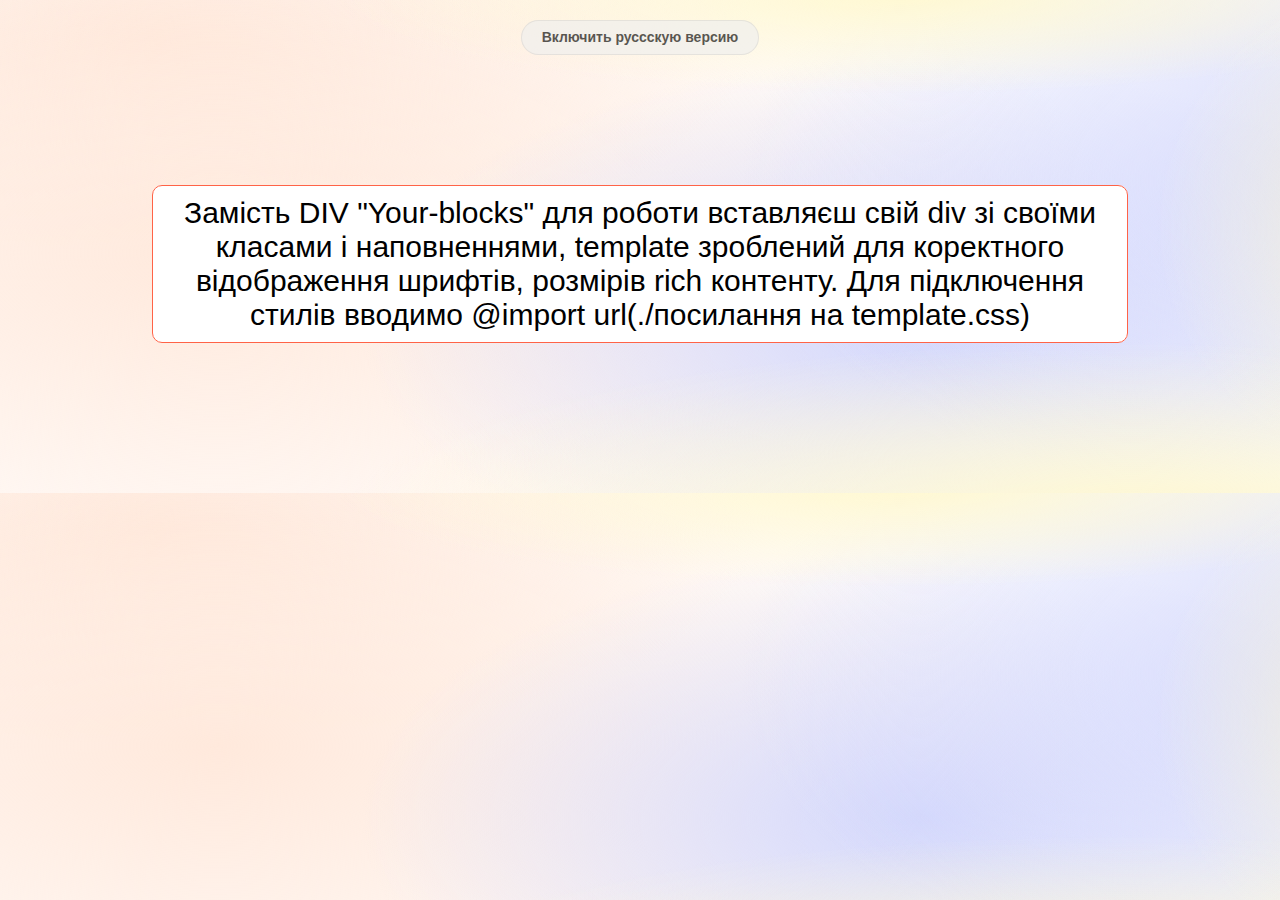
==== index.html @ 9927b676 "Initial commit" ====
<!DOCTYPE html>
<html lang="en">

<head>
    <meta charset="UTF-8">
    <meta name="viewport" content="width=device-width, initial-scale=1.0">
    <link rel="stylesheet" href="./styles.css">
</head>

<body>
    <button class="button__language" id="lang-switch">Включить руссскую версию</button>
    <div class="main__rich__container" id="content">
        <div class="your-blocks lang uk">Замість DIV "Your-blocks" для роботи вставляєш свій div зі своїми класами і
            наповненнями, template зроблений для коректного відображення шрифтів, розмірів rich контенту. Для
            підключення
            стилів вводимо @import url(./посилання на template.css) </div>
        <div class="your-blocks lang ru">Вместо DIV "Your-blocks" для работы вставляешь свой div со своими классами и
            наполнениями, template сделан для корректного отображения шрифтов, размеров rich контента. Для подключения
            стилей вводим @import url(./ссылка на template.css) </div>
    </div>
</body>
<script>
    document.addEventListener("DOMContentLoaded", function () {
        let currentLang = 'uk';
        const ukText = document.querySelector('.lang.uk');
        const ruText = document.querySelector('.lang.ru');
        const switchButton = document.getElementById('lang-switch');

        ukText.classList.add('active');

        switchButton.addEventListener('click', function () {
            if (currentLang === 'uk') {
                ukText.classList.remove('active');
                ruText.classList.add('active');
                switchButton.textContent = 'Увімкнути українську версію';
                currentLang = 'ru';
            } else {
                ruText.classList.remove('active');
                ukText.classList.add('active');
                switchButton.textContent = 'Включить русскую версию';
                currentLang = 'uk';
            }
        });
    });
</script>

</html>
---- styles.css ----
@import url(./template.css);

.product__description.base-padding {
  padding: 0;
  border-radius: 0px;
}

body {
  padding: 0;
}

.your__class__Container .visually-hidden {
  position: absolute;
  width: 1px;
  height: 1px;
  margin: -1px;
  border: 0;
  padding: 0;
  white-space: nowrap;
  clip-path: inset(100%);
  clip: rect(0 0 0 0);
  overflow: hidden;
}

.your__class__Container img {
  margin: 0;
}

.your__class__Container p {
  padding: 0;
  margin: 0;
}

.your__class__Container h3 {
  padding: 0;
  margin: 0;
}

.your__class__Container ul {
  padding: 0;
}

.your__class__Container ul li {
  padding: 0;
}

.your__class__Container {
  overflow: hidden;
}

.your__class__Container div {
  padding: 0;
  width: initial;
}

.your__class__Container br {
  display: block;
}

.product__body .el-tabs__header {
  z-index: 6;
}
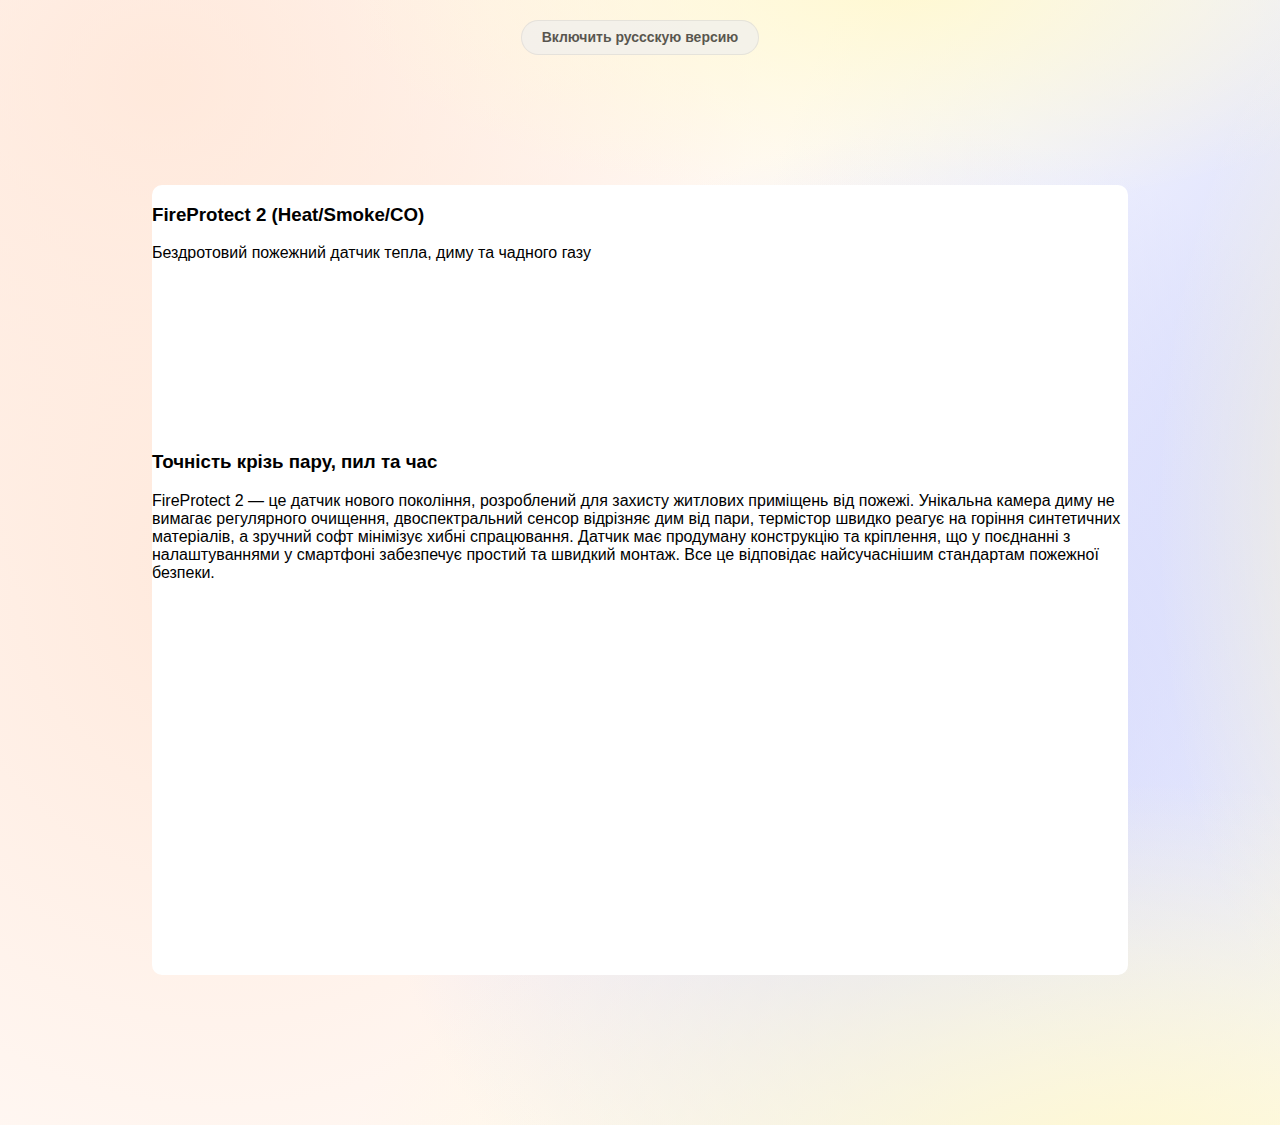
==== commit dd366a3c: "upd" ====
--- a/index.html
+++ b/index.html
@@ -10,13 +10,96 @@
 <body>
     <button class="button__language" id="lang-switch">Включить руссскую версию</button>
     <div class="main__rich__container" id="content">
-        <div class="your-blocks lang uk">Замість DIV "Your-blocks" для роботи вставляєш свій div зі своїми класами і
-            наповненнями, template зроблений для коректного відображення шрифтів, розмірів rich контенту. Для
-            підключення
-            стилів вводимо @import url(./посилання на template.css) </div>
-        <div class="your-blocks lang ru">Вместо DIV "Your-blocks" для работы вставляешь свой div со своими классами и
-            наполнениями, template сделан для корректного отображения шрифтов, размеров rich контента. Для подключения
-            стилей вводим @import url(./ссылка на template.css) </div>
+        <div class="ajax_fireprotect lang uk">
+            <div class="hero">
+                <h3 class="hero-title">FireProtect 2
+                    (Heat/Smoke/CO)</h3>
+                <p class="hero-description">Бездротовий пожежний датчик тепла, диму та чадного газу</p>
+            </div>
+            <div class="heat-smoke-video">
+                <video src="https://i.citrus.world/uploads/Haber/Ajax/heat-smoke.mp4" width="100%" autoplay muted loop>
+                </video>
+            </div>
+            <div class="precision">
+                <h3 class="precision-title">Точність крізь пару, пил та час</h3>
+                <p class="precision-description">FireProtect 2 — це датчик нового покоління, розроблений для захисту
+                    житлових приміщень від пожежі. Унікальна камера диму
+                    не вимагає регулярного очищення, двоспектральний сенсор відрізняє дим від пари, термістор швидко
+                    реагує на горіння
+                    синтетичних матеріалів, а зручний софт мінімізує хибні спрацювання. Датчик має продуману конструкцію
+                    та кріплення, що у
+                    поєднанні з налаштуваннями у смартфоні забезпечує простий та швидкий монтаж. Все це відповідає
+                    найсучаснішим стандартам
+                    пожежної безпеки.</p>
+            </div>
+            <div class="about">
+                <div class="about-sensors">
+                    <div class="about-sensors-devises">
+                        <p class="about-sensors-devises-title"></p>
+                        <img src="" alt="" class="about-sensors-devises-image">
+                    </div>
+                    <div class="about-sensors-batteries">
+                        <p class="about-sensors-batteries-title"></p>
+                        <div class="about-sensors-batteries-container">
+                            <img src="" alt="" class="about-sensors-batteries-container-image">
+                            <p class="about-sensors-batteries-description"></p>
+                            <img src="" alt="" class="about-sensors-batteries-container-image">
+                            <p class="about-sensors-batteries-description"></p>
+                        </div>
+                    </div>
+                    <div class="about-sensors-detector">
+                        <p class="about-sensors-detector-title"></p>
+                        <div class="about-sensors-detector-container">
+                            <img src="" alt="" class="about-sensors-detector-container-image">
+                            <p class="about-sensors-detector-description"></p>
+                            <img src="" alt="" class="about-sensors-detector-container-image">
+                            <p class="about-sensors-detector-description"></p>
+                            <img src="" alt="" class="about-sensors-detector-container-image">
+                            <p class="about-sensors-detector-description"></p>
+                        </div>
+                    </div>
+                </div>
+                <div class="about-comunication">
+                    <div class="about-comunication-standarts">
+                        <p class="about-comunication-standarts"></p>
+                        <img src="" alt="" class="about-comunication-standarts-image">
+                        <img src="" alt="" class="about-comunication-standarts-image">
+                        <img src="" alt="" class="about-comunication-standarts-image">
+                    </div>
+                    <div class="about-comunication-remote">
+                        <p class="about-comunication-remote-title"></p>
+                        <img src="" alt="" class="about-comunication-remote-image">
+                    </div>
+                    <div class="about-comunication-siren">
+                        <div class="about-comunication-bg-image">
+                            <p class="about-comunication-siren-title"></p>
+                        </div>
+
+                    </div>
+                </div>
+                <div class="about-notification">
+                    <h3 class="about-notification-title"></h3>
+                    <div class="about-notification-container">
+                        <img src="" alt="" class="about-notification-container-image">
+                        <p class="about-notification-container-title"></p>
+                        <p class="about-notification-container-description"></p>
+                        <p class="about-notification-container-uppertitle"></p>
+                    </div>
+                    <div class="about-notification-container">
+                        <img src="" alt="" class="about-notification-container-image">
+                        <p class="about-notification-container-title"></p>
+                        <p class="about-notification-container-description"></p>
+                        <p class="about-notification-container-uppertitle"></p>
+                    </div>
+                    <div class="about-notification-jeweller">
+                        <img src="" alt="" class="about-notification-jeweller-image">
+                        <p class="about-notification-jeweller-description"></p>
+                    </div>
+                </div>
+            </div>
+            <div class="specification"></div>
+        </div>
+        <div class="ajax_fireprotect lang ru"></div>
     </div>
 </body>
 <script>
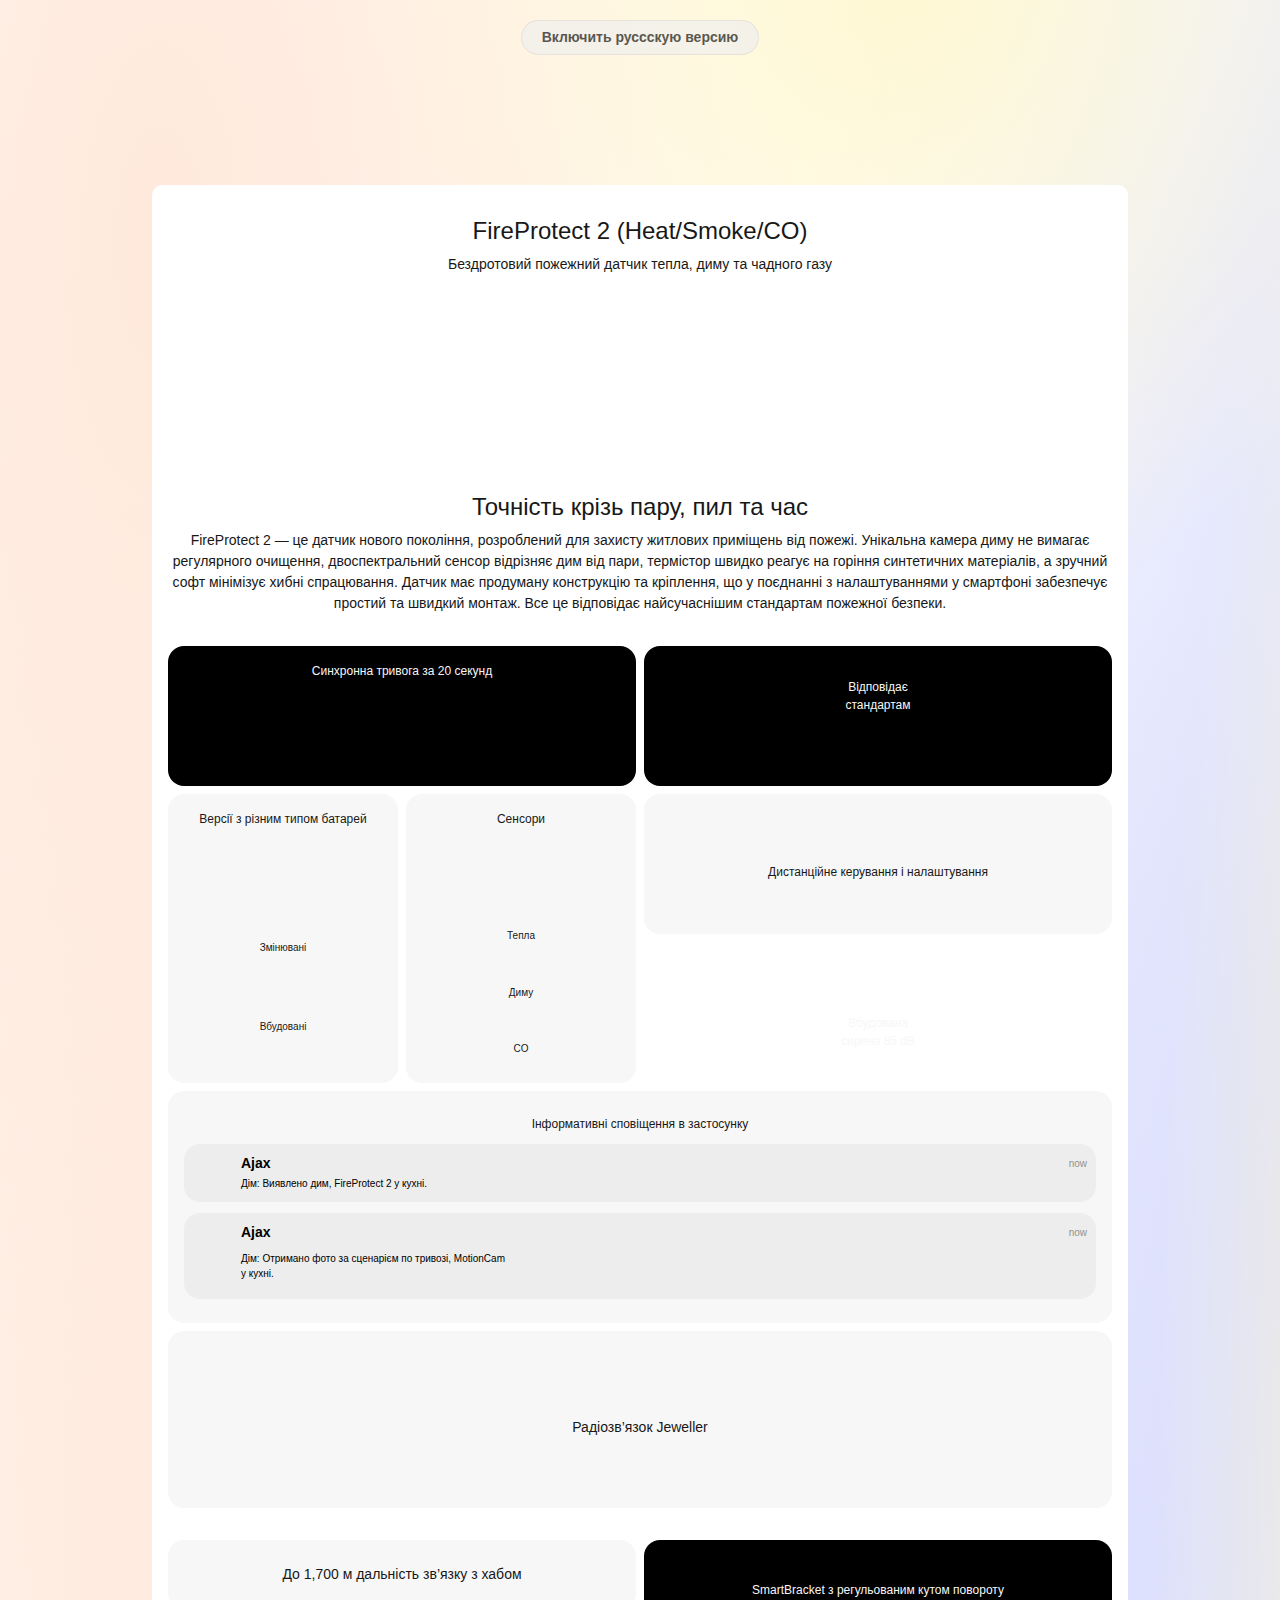
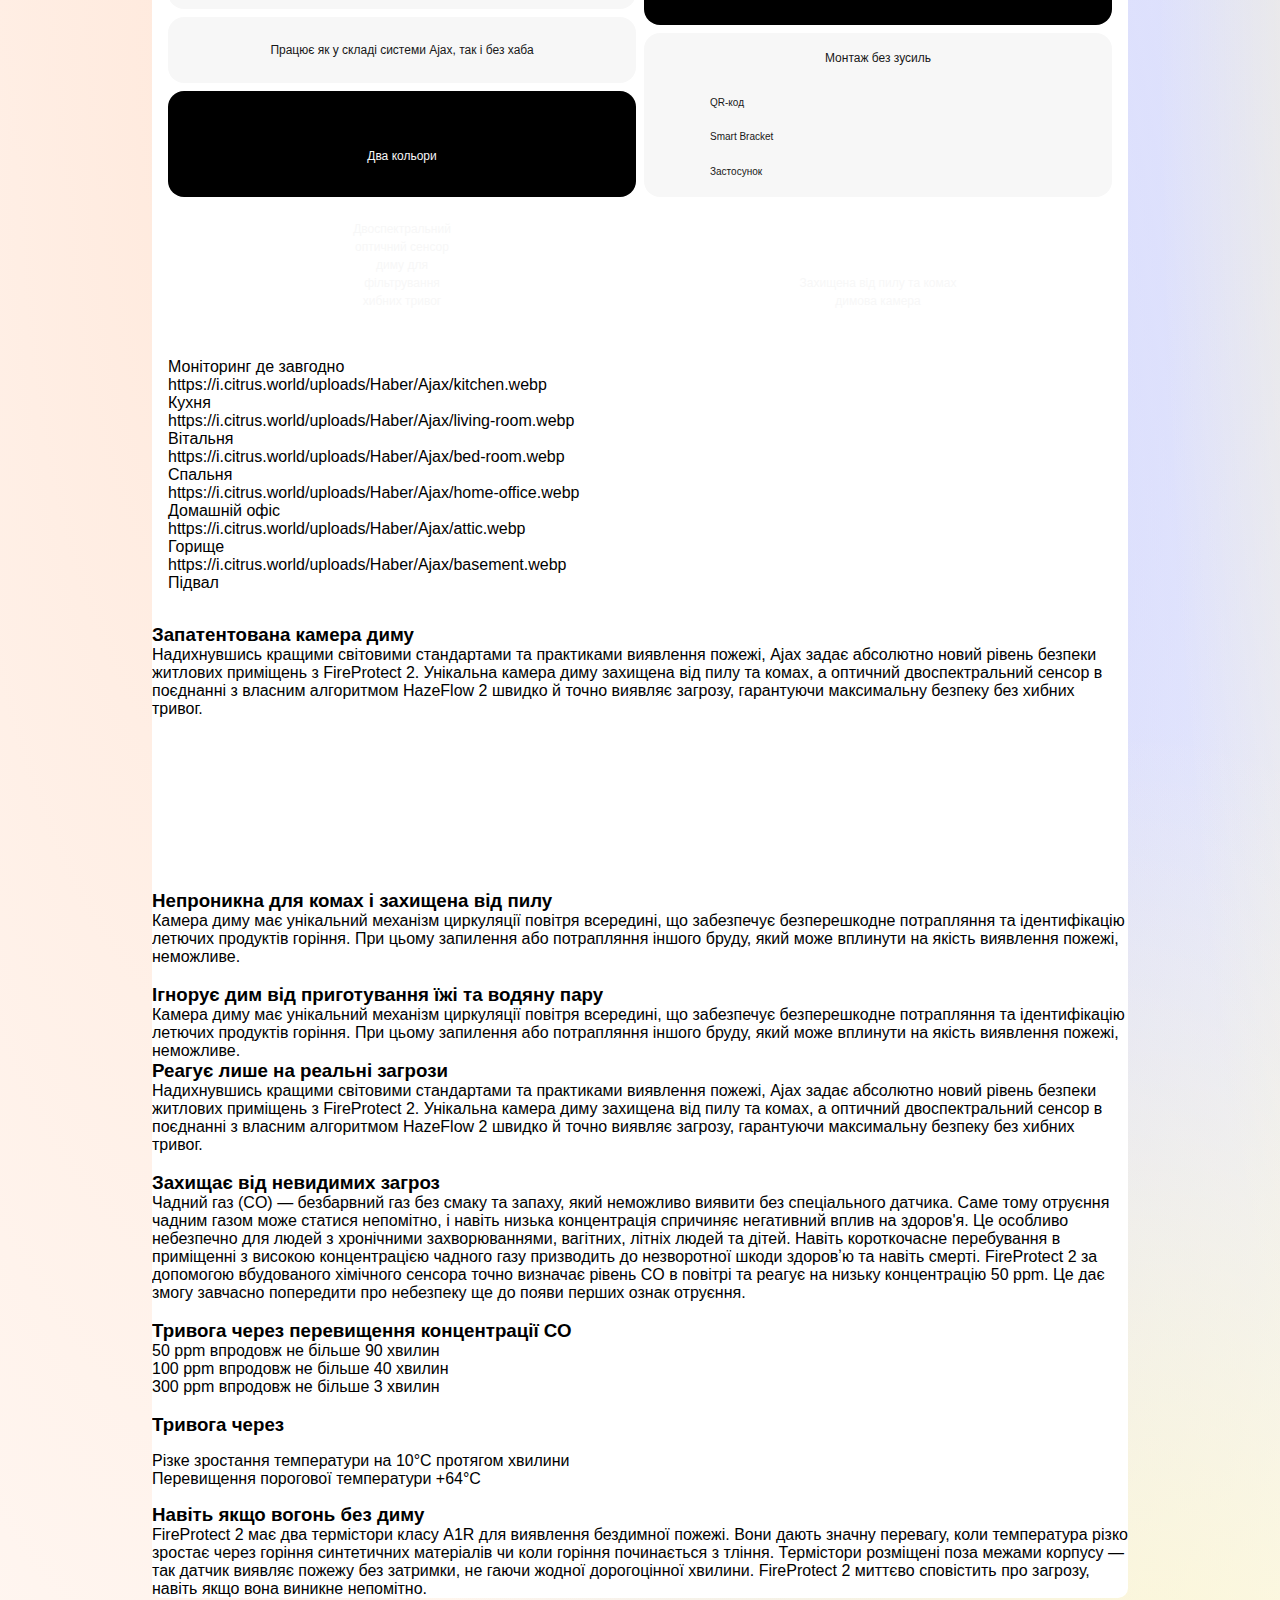
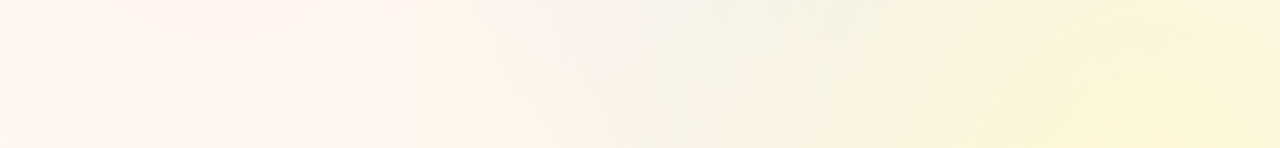
==== commit f183dfd8: "mobile 65%" ====
--- a/index.html
+++ b/index.html
@@ -35,6 +35,289 @@
             <div class="about">
                 <div class="about-sensors">
                     <div class="about-sensors-devises">
+                        <p class="about-sensors-devises-title">Синхронна тривога за 20 секунд</p>
+                        <img src="https://i.citrus.world/uploads/Haber/Ajax/about-sensors-devises-image.svg" alt=""
+                            class="about-sensors-devises-image">
+                    </div>
+                    <div class="about-sensors-batteries">
+                        <p class="about-sensors-batteries-title">Версії з різним типом батарей</p>
+                        <div class="about-sensors-batteries-container">
+                            <div class="about-sensors-batteries-container-item"><img
+                                    src="https://i.citrus.world/uploads/Haber/Ajax/about-sensors-batteries-image-1.svg"
+                                    alt="" class="about-sensors-batteries-container-image">
+                                <p class="about-sensors-batteries-description">Змінювані</p>
+                            </div>
+                            <div class="about-sensors-batteries-container-item"><img
+                                    src="https://i.citrus.world/uploads/Haber/Ajax/about-sensors-batteries-image-2.svg"
+                                    alt="" class="about-sensors-batteries-container-image">
+                                <p class="about-sensors-batteries-description">Вбудовані</p>
+                            </div>
+                        </div>
+                    </div>
+                    <div class="about-sensors-detector">
+                        <p class="about-sensors-detector-title">Сенсори</p>
+                        <div class="about-sensors-detector-container">
+                            <img src="https://i.citrus.world/uploads/Haber/Ajax/about-sensors-detector-temperature.svg"
+                                alt="" class="about-sensors-detector-container-image">
+                            <p class="about-sensors-detector-description">Тепла</p>
+                            <img src="https://i.citrus.world/uploads/Haber/Ajax/about-sensors-detector-smoke.svg" alt=""
+                                class="about-sensors-detector-container-image">
+                            <p class="about-sensors-detector-description">Диму</p>
+                            <img src="https://i.citrus.world/uploads/Haber/Ajax/about-sensors-detector-co-level.svg"
+                                alt="" class="about-sensors-detector-container-image">
+                            <p class="about-sensors-detector-description">CO</p>
+                        </div>
+                    </div>
+                </div>
+                <div class="about-comunication">
+                    <div class="about-comunication-standarts">
+                        <p class="about-comunication-standarts-title">Відповідає <br>стандартам</p>
+                        <div class="about-comunication-standarts-img-container"><img
+                                src="https://i.citrus.world/uploads/Haber/Ajax/about-comunication-standarts-image-1.svg"
+                                alt="" class="about-comunication-standarts-image">
+                            <img src="https://i.citrus.world/uploads/Haber/Ajax/about-comunication-standarts-image-2.svg"
+                                alt="" class="about-comunication-standarts-image">
+                            <img src="https://i.citrus.world/uploads/Haber/Ajax/about-comunication-standarts-image-2.svg"
+                                alt="" class="about-comunication-standarts-image">
+                        </div>
+
+                    </div>
+                    <div class="about-comunication-remote">
+                        <img src="https://i.citrus.world/uploads/Haber/Ajax/about-comunication-remote-image.webp" alt=""
+                            class="about-comunication-remote-image">
+                        <p class="about-comunication-remote-title">Дистанційне керування і налаштування</p>
+                    </div>
+                    <div class="about-comunication-siren">
+                        <div class="about-comunication-siren-bg-image">
+                            <p class="about-comunication-siren-title">Вбудована сирена 85 dB</p>
+                        </div>
+
+                    </div>
+                </div>
+                <div class="about-notification">
+                    <div class="about-notification-container">
+                        <h3 class="about-notification-title">Інформативні сповіщення в застосунку</h3>
+                        <div class="about-notification-message">
+                            <img src="https://i.citrus.world/uploads/Haber/Ajax/about-notification-container-image.svg"
+                                alt="" class="about-notification-message-image">
+                            <p class="about-notification-message-title">Ajax</p>
+                            <p class="about-notification-message-uppertitle">now</p>
+                            <p class="about-notification-message-description">Дім: Виявлено дим, FireProtect 2 у
+                                кухні.
+                            </p>
+                        </div>
+                        <div class="about-notification-message">
+                            <img src="https://i.citrus.world/uploads/Haber/Ajax/about-notification-container-image.svg"
+                                alt="" class="about-notification-message-image">
+                            <p class="about-notification-message-title">Ajax</p>
+                            <p class="about-notification-message-uppertitle">now</p>
+                            <p class="about-notification-message-description">Дім: Отримано фото за сценарієм по
+                                тривозі,
+                                MotionCam<br> у кухні.</p>
+                        </div>
+                    </div>
+                    <div class="about-notification-jeweller">
+                        <img src="https://i.citrus.world/uploads/Haber/Ajax/about-notification-jeweller-image.svg"
+                            alt="" class="about-notification-jeweller-image">
+                        <p class="about-notification-jeweller-description">Радіозв’язок Jeweller</p>
+                    </div>
+                </div>
+            </div>
+            <div class="specification">
+                <div class="specification-container">
+                    <div class="specification-range">
+                        <p class="specification-range-description">До 1,700 м дальність зв’язку з хабом</p>
+                    </div>
+                    <div class="specification-part-system">
+                        <p class="specification-part-system-description">Працює як у складі системи Ajax, так і без хаба
+                        </p>
+                    </div>
+                    <div class="specification-colors">
+                        <img src="https://i.citrus.world/uploads/Haber/Ajax/specification-colors-image.webp" alt=""
+                            class="specification-colors-image">
+                        <p class="specification-colors-description">Два кольори</p>
+                    </div>
+                </div>
+                <div class="specification-optical-detector">
+                    <p class="specification-optical-detector-description">Двоспектральний оптичний сенсор диму для
+                        фільтрування хибних тривог</p>
+                </div>
+                <div class="specification-container">
+                    <div class="specification-smartbracket">
+                        <img src="https://i.citrus.world/uploads/Haber/Ajax/specification-smartbracket-image.webp"
+                            alt="" class="specification-smartbracket-image">
+                        <p class="specification-smartbracket-description">SmartBracket з регульованим кутом повороту</p>
+                    </div>
+                    <div class="specification-mounting">
+                        <p class="specification-mounting-title">Монтаж без зусиль</p>
+                        <ul class="specification-mounting-list">
+                            <li class="specification-mounting-items">
+                                <img src="https://i.citrus.world/uploads/Haber/Ajax/qr-code.svg" alt=""
+                                    class="specification-mounting-items-image">
+                                <p class="specification-mounting-items-description">QR-код</p>
+                            </li>
+                            <li class="specification-mounting-items">
+                                <img src="https://i.citrus.world/uploads/Haber/Ajax/smart-bracket.svg" alt=""
+                                    class="specification-mounting-items-image">
+                                <p class="specification-mounting-items-description">Smart Bracket</p>
+                            </li>
+                            <li class="specification-mounting-items">
+                                <img src="https://i.citrus.world/uploads/Haber/Ajax/application.svg" alt=""
+                                    class="specification-mounting-items-image">
+                                <p class="specification-mounting-items-description">Застосунок</p>
+                            </li>
+                        </ul>
+                    </div>
+                </div>
+
+                <div class="specification-chamber">
+
+                    <p class="specification-chamber-description">Захищена від пилу та комах<br> димова камера</p>
+                </div>
+            </div>
+            <div class="monitoring">
+                <p class="monitoring-title">Моніторинг де завгодно</p>
+                <div class="monitoring-bg-image">
+                    https://i.citrus.world/uploads/Haber/Ajax/kitchen.webp
+                    <p class="monitoring-bg-description">Кухня</p>
+                </div>
+                <div class="monitoring-bg-image">
+                    https://i.citrus.world/uploads/Haber/Ajax/living-room.webp
+                    <p class="monitoring-bg-description">Вітальня</p>
+                </div>
+                <div class="monitoring-bg-image">
+                    https://i.citrus.world/uploads/Haber/Ajax/bed-room.webp
+                    <p class="monitoring-bg-description">Спальня</p>
+                </div>
+                <div class="monitoring-bg-image">
+                    https://i.citrus.world/uploads/Haber/Ajax/home-office.webp
+                    <p class="monitoring-bg-description">Домашній офіс</p>
+                </div>
+                <div class="monitoring-bg-image">
+                    https://i.citrus.world/uploads/Haber/Ajax/attic.webp
+                    <p class="monitoring-bg-description">Горище</p>
+                </div>
+                <div class="monitoring-bg-image">
+                    https://i.citrus.world/uploads/Haber/Ajax/basement.webp
+                    <p class="monitoring-bg-description">Підвал</p>
+                </div>
+            </div>
+            <div class="patented-chamber">
+                <h3 class="patented-chamber-title">Запатентована камера диму</h3>
+                <p class="patented-chamber-description">Надихнувшись кращими світовими стандартами та практиками
+                    виявлення пожежі, Ajax задає абсолютно новий рівень безпеки
+                    житлових приміщень з FireProtect 2. Унікальна камера диму захищена від пилу та комах, а оптичний
+                    двоспектральний сенсор
+                    в поєднанні з власним алгоритмом HazeFlow 2 швидко й точно виявляє загрозу, гарантуючи максимальну
+                    безпеку без хибних
+                    тривог.</p>
+            </div>
+            <div class="about-video">
+                <video src="https://i.citrus.world/uploads/Haber/Ajax/about.mp4" width="100%" autoplay muted loop>
+                </video>
+            </div>
+            <div class="protection">
+                <img src="https://i.citrus.world/uploads/Haber/Ajax/protection-image.webp" alt=""
+                    class="protection-image">
+                <h3 class="protection-title">Непроникна для комах і захищена від пилу</h3>
+                <p class="protection-description">Камера диму має унікальний механізм циркуляції повітря всередині, що
+                    забезпечує безперешкодне потрапляння та
+                    ідентифікацію летючих продуктів горіння. При цьому запилення або потрапляння іншого бруду, який може
+                    вплинути на якість
+                    виявлення пожежі, неможливе.</p>
+            </div>
+            <div class="smart-ignoring">
+                <img src="https://i.citrus.world/uploads/Haber/Ajax/smart-ignoring-image.webp" alt=""
+                    class="smart-ignoring-image">
+                <h3 class="smart-ignoring-title">Ігнорує дим від приготування їжі та водяну пару</h3>
+                <p class="smart-ignoring-description">Камера диму має унікальний механізм циркуляції повітря всередині,
+                    що забезпечує безперешкодне потрапляння та
+                    ідентифікацію летючих продуктів горіння. При цьому запилення або потрапляння іншого бруду, який може
+                    вплинути на якість
+                    виявлення пожежі, неможливе.</p>
+            </div>
+            <div class="threats">
+                <h3 class="threats-title">Реагує лише на реальні загрози</h3>
+                <p class="threats-description">Надихнувшись кращими світовими стандартами та практиками виявлення
+                    пожежі, Ajax задає абсолютно новий рівень безпеки
+                    житлових приміщень з FireProtect 2. Унікальна камера диму захищена від пилу та комах, а оптичний
+                    двоспектральний сенсор
+                    в поєднанні з власним алгоритмом HazeFlow 2 швидко й точно виявляє загрозу, гарантуючи максимальну
+                    безпеку без хибних
+                    тривог.</p>
+            </div>
+            <img src="https://i.citrus.world/uploads/Haber/Ajax/threats-image.webp" alt="" class="threats-image">
+            <div class="threats">
+                <h3 class="threats-title">Захищає від невидимих загроз</h3>
+                <p class="threats-description">Чадний газ (CO) — безбарвний газ без смаку та запаху, який неможливо
+                    виявити без спеціального датчика. Саме тому
+                    отруєння чадним газом може статися непомітно, і навіть низька концентрація спричиняє негативний
+                    вплив на здоров'я. Це
+                    особливо небезпечно для людей з хронічними захворюваннями, вагітних, літніх людей та дітей. Навіть
+                    короткочасне
+                    перебування в приміщенні з високою концентрацією чадного газу призводить до незворотної шкоди
+                    здоровʼю та навіть смерті.
+                    FireProtect 2 за допомогою вбудованого хімічного сенсора точно визначає рівень CO в повітрі та
+                    реагує на низьку
+                    концентрацію 50 ppm. Це дає змогу завчасно попередити про небезпеку ще до появи перших ознак
+                    отруєння.</p>
+            </div>
+            <div class="co-concentration">
+                <img src="https://i.citrus.world/uploads/Haber/Ajax/co-concentration-image.webp" alt=""
+                    class="co-concentration-image">
+                <h3 class="co-concentration-title">Тривога через перевищення концентрації СО</h3>
+                <p class="co-concentration-description">50 ppm впродовж не більше 90 хвилин</p>
+                <p class="co-concentration-description">100 ppm впродовж не більше 40 хвилин</p>
+                <p class="co-concentration-description">300 ppm впродовж не більше 3 хвилин</p>
+            </div>
+            <div class="alarm">
+                <img src="https://i.citrus.world/uploads/Haber/Ajax/alarm-image.webp" alt="" class="alarm-image">
+                <h3 class="alarm-title">Тривога через</h3>
+                <ul class="alarm-list">
+                    <li class="alarm-items">
+                        <p class="alarm-items-description">Різке зростання температури на 10°C протягом хвилини</p>
+                    </li>
+                    <li class="alarm-items">
+                        <p class="alarm-items-description">Перевищення порогової температури +64°C</p>
+                    </li>
+                </ul>
+            </div>
+            <div class="smokeless-fire">
+                <h3 class="smokeless-fire-title">Навіть якщо вогонь без диму</h3>
+                <p class="smokeless-fire-description">FireProtect 2 має два термістори класу A1R для виявлення бездимної
+                    пожежі. Вони дають значну перевагу, коли температура
+                    різко зростає через горіння синтетичних матеріалів чи коли горіння починається з тління. Термістори
+                    розміщені поза
+                    межами корпусу — так датчик виявляє пожежу без затримки, не гаючи жодної дорогоцінної хвилини.
+                    FireProtect 2 миттєво
+                    сповістить про загрозу, навіть якщо вона виникне непомітно.</p>
+            </div>
+        </div>
+        <div class="ajax_fireprotect lang ru">
+            <div class="hero">
+                <h3 class="hero-title">FireProtect 2
+                    (Heat/Smoke/CO)</h3>
+                <p class="hero-description">Бездротовий пожежний датчик тепла, диму та чадного газу</p>
+            </div>
+            <div class="heat-smoke-video">
+                <video src="https://i.citrus.world/uploads/Haber/Ajax/heat-smoke.mp4" width="100%" autoplay muted loop>
+                </video>
+            </div>
+            <div class="precision">
+                <h3 class="precision-title">Точність крізь пару, пил та час</h3>
+                <p class="precision-description">FireProtect 2 — це датчик нового покоління, розроблений для захисту
+                    житлових приміщень від пожежі. Унікальна камера диму
+                    не вимагає регулярного очищення, двоспектральний сенсор відрізняє дим від пари, термістор швидко
+                    реагує на горіння
+                    синтетичних матеріалів, а зручний софт мінімізує хибні спрацювання. Датчик має продуману конструкцію
+                    та кріплення, що у
+                    поєднанні з налаштуваннями у смартфоні забезпечує простий та швидкий монтаж. Все це відповідає
+                    найсучаснішим стандартам
+                    пожежної безпеки.</p>
+            </div>
+            <div class="about">
+                <div class="about-sensors">
+                    <div class="about-sensors-devises">
                         <p class="about-sensors-devises-title"></p>
                         <img src="" alt="" class="about-sensors-devises-image">
                     </div>
@@ -97,9 +380,118 @@
                     </div>
                 </div>
             </div>
-            <div class="specification"></div>
+            <div class="specification">
+                <div class="specification-range">
+                    <p class="specification-range-description"></p>
+                </div>
+                <div class="specification-part-system">
+                    <p class="specification-part-system-description"></p>
+                </div>
+                <div class="specification-colors">
+                    <img src="" alt="" class="specification-colors-image">
+                    <p class="specification-colors-description"></p>
+                </div>
+                <div class="specification-optical-detector">
+                    <p class="specification-optical-detector-description"></p>
+                </div>
+                <div class="specification-smartbracket">
+                    <img src="" alt="" class="specification-smartbracket-image">
+                    <p class="specification-smartbracket-description"></p>
+                </div>
+                <div class="specification-mounting">
+                    <p class="specification-mounting-title"></p>
+                    <ul class="specification-mounting-list">
+                        <li class="specification-mounting-items">
+                            <img src="" alt="" class="specification-mounting-items-image">
+                            <p class="specification-mounting-items-description"></p>
+                        </li>
+                        <li class="specification-mounting-items">
+                            <img src="" alt="" class="specification-mounting-items-image">
+                            <p class="specification-mounting-items-description"></p>
+                        </li>
+                        <li class="specification-mounting-items">
+                            <img src="" alt="" class="specification-mounting-items-image">
+                            <p class="specification-mounting-items-description"></p>
+                        </li>
+                    </ul>
+                </div>
+                <div class="specification-chamber">
+                    <div class="specification-chamber-bg-image">
+                        <p class="specification-chamber-description"></p>
+                    </div>
+                </div>
+            </div>
+            <div class="monitoring">
+                <p class="monitoring-title"></p>
+                <div class="monitoring-bg-image">
+                    <p class="monitoring-bg-description"></p>
+                </div>
+                <div class="monitoring-bg-image">
+                    <p class="monitoring-bg-description"></p>
+                </div>
+                <div class="monitoring-bg-image">
+                    <p class="monitoring-bg-description"></p>
+                </div>
+                <div class="monitoring-bg-image">
+                    <p class="monitoring-bg-description"></p>
+                </div>
+                <div class="monitoring-bg-image">
+                    <p class="monitoring-bg-description"></p>
+                </div>
+                <div class="monitoring-bg-image">
+                    <p class="monitoring-bg-description"></p>
+                </div>
+            </div>
+            <div class="patented-chamber">
+                <h3 class="patented-chamber-title"></h3>
+                <p class="patented-chamber-description"></p>
+            </div>
+            <div class="about-video">
+                <video src="https://i.citrus.world/uploads/Haber/Ajax/about.mp4" width="100%" autoplay muted loop>
+                </video>
+            </div>
+            <div class="protection">
+                <img src="" alt="" class="protection-image">
+                <h3 class="protection-title"></h3>
+                <p class="protection-description"></p>
+            </div>
+            <div class="smart-ignoring">
+                <img src="" alt="" class="smart-ignoring-image">
+                <h3 class="smart-ignoring-title"></h3>
+                <p class="smart-ignoring-description"></p>
+            </div>
+            <div class="threats">
+                <h3 class="threats-title"></h3>
+                <p class="threats-description"></p>
+            </div>
+            <img src="" alt="" class="threats-image">
+            <div class="threats">
+                <h3 class="threats-title"></h3>
+                <p class="threats-description"></p>
+            </div>
+            <div class="co-concentration">
+                <img src="" alt="" class="co-concentration-image">
+                <h3 class="co-concentration-title"></h3>
+                <p class="co-concentration-description"></p>
+            </div>
+            <div class="alarm">
+                <img src="" alt="" class="alarm-image">
+                <h3 class="alarm-title"></h3>
+                <ul class="alarm-list">
+                    <li class="alarm-items">
+                        <p class="alarm-items-description"></p>
+                    </li>
+                    <li class="alarm-items">
+                        <p class="alarm-items-description"></p>
+                    </li>
+                </ul>
+            </div>
+            <div class="smokeless-fire">
+                <h3 class="smokeless-fire-title"></h3>
+                <p class="smokeless-fire-description"></p>
+            </div>
+
         </div>
-        <div class="ajax_fireprotect lang ru"></div>
     </div>
 </body>
 <script>
--- a/styles.css
+++ b/styles.css
@@ -1,5 +1,7 @@
 @import url(./template.css);
 
+/* deafult css */
+
 .product__description.base-padding {
   padding: 0;
   border-radius: 0px;
@@ -9,7 +11,7 @@
   padding: 0;
 }
 
-.your__class__Container .visually-hidden {
+.ajax_fireprotect .visually-hidden {
   position: absolute;
   width: 1px;
   height: 1px;
@@ -22,41 +24,586 @@
   overflow: hidden;
 }
 
-.your__class__Container img {
+.ajax_fireprotect img {
   margin: 0;
-}
-
-.your__class__Container p {
+  width: 100%;
+}
+
+.ajax_fireprotect p {
   padding: 0;
   margin: 0;
 }
 
-.your__class__Container h3 {
+.ajax_fireprotect h3 {
   padding: 0;
   margin: 0;
 }
 
-.your__class__Container ul {
-  padding: 0;
-}
-
-.your__class__Container ul li {
-  padding: 0;
-}
-
-.your__class__Container {
+.ajax_fireprotect ul {
+  padding: 0;
+}
+
+.ajax_fireprotect ul li {
+  padding: 0;
+}
+
+.ajax_fireprotect {
   overflow: hidden;
 }
 
-.your__class__Container div {
+.ajax_fireprotect div {
   padding: 0;
   width: initial;
 }
 
-.your__class__Container br {
+.ajax_fireprotect br {
   display: block;
 }
 
 .product__body .el-tabs__header {
   z-index: 6;
 }
+
+/* main css */
+.ajax_fireprotect {
+  width: 100%;
+  margin: 0 auto;
+}
+.ajax_fireprotect .hero {
+  padding: 32px 16px;
+  display: grid;
+  gap: 8px;
+}
+.ajax_fireprotect .hero-title {
+  font-family: var(--font-family);
+  font-weight: 500;
+  font-size: 24px;
+  line-height: 120%;
+  text-align: center;
+  color: #181818;
+}
+.ajax_fireprotect .hero-description {
+  font-family: var(--font-family);
+  font-weight: 400;
+  font-size: 14px;
+  line-height: 150%;
+  text-align: center;
+  color: #181818;
+}
+.ajax_fireprotect .heat-smoke-video {
+  width: 100%;
+}
+.ajax_fireprotect .precision {
+  display: grid;
+  gap: 8px;
+  padding: 32px 16px;
+}
+.ajax_fireprotect .precision-title {
+  font-family: var(--font-family);
+  font-weight: 500;
+  font-size: 24px;
+  line-height: 120%;
+  text-align: center;
+  color: #181818;
+}
+.ajax_fireprotect .precision-description {
+  font-family: var(--font-family);
+  font-weight: 400;
+  font-size: 14px;
+  line-height: 150%;
+  text-align: center;
+  color: #181818;
+}
+.ajax_fireprotect .about {
+  padding: 0 16px;
+  display: grid;
+  gap: 8px;
+  grid-template-columns: 1fr 1fr;
+  grid-template-rows: 437px 417px;
+}
+.ajax_fireprotect .about-sensors {
+  display: grid;
+  grid-template-columns: repeat(2, 1fr);
+  grid-template-rows: repeat(2, 140px 289px);
+  gap: 8px;
+}
+.ajax_fireprotect .about-sensors-devises {
+  grid-column: 1 / 3;
+  border-radius: 16px;
+  padding: 16px;
+  background: #000;
+  display: grid;
+  justify-items: center;
+  gap: 16px;
+}
+.ajax_fireprotect .about-sensors-devises-title {
+  font-family: var(--font-family);
+  font-weight: 500;
+  font-size: 12px;
+  line-height: 150%;
+  text-align: center;
+  color: #f7f7f7;
+}
+.ajax_fireprotect .about-sensors-devises-image {
+  width: 105px;
+}
+.ajax_fireprotect .about-sensors-batteries {
+  border-radius: 16px;
+  padding: 16px 8px;
+  background-color: #f7f7f7;
+  display: grid;
+  gap: 16px;
+  justify-items: center;
+}
+.ajax_fireprotect .about-sensors-batteries-title {
+  font-family: var(--font-family);
+  font-weight: 500;
+  font-size: 12px;
+  line-height: 150%;
+  text-align: center;
+  color: #181818;
+}
+.ajax_fireprotect .about-sensors-batteries-container {
+  border-radius: 16px;
+  padding: 16px 8px;
+  display: grid;
+  justify-items: center;
+  gap: 32px;
+}
+
+.about-sensors-batteries-container-item {
+  display: grid;
+  justify-items: center;
+}
+.ajax_fireprotect .about-sensors-batteries-container-image {
+  width: 40px;
+}
+.ajax_fireprotect .about-sensors-batteries-description {
+  font-family: var(--font-family);
+  font-weight: 400;
+  font-size: 10px;
+  line-height: 150%;
+  text-align: center;
+  color: #181818;
+}
+.ajax_fireprotect .about-sensors-detector {
+  border-radius: 16px;
+  padding: 16px 8px;
+  background-color: #f7f7f7;
+  display: grid;
+  gap: 16px;
+}
+.ajax_fireprotect .about-sensors-detector-title {
+  font-family: var(--font-family);
+  font-weight: 500;
+  font-size: 12px;
+  line-height: 150%;
+  text-align: center;
+  color: #181818;
+}
+.ajax_fireprotect .about-sensors-detector-container {
+  display: grid;
+  gap: 10px;
+  justify-items: center;
+}
+.ajax_fireprotect .about-sensors-detector-container-image {
+  width: 40px;
+}
+.ajax_fireprotect .about-sensors-detector-description {
+  font-family: var(--font-family);
+  font-weight: 400;
+  font-size: 10px;
+  line-height: 150%;
+  text-align: center;
+  color: #181818;
+}
+.ajax_fireprotect .about-comunication {
+  display: grid;
+  gap: 8px;
+  grid-template-rows: repeat(3, 140px);
+}
+.ajax_fireprotect .about-comunication-standarts {
+  border-radius: 16px;
+  padding: 24px 8px;
+  background: #000;
+  display: grid;
+  justify-items: center;
+  align-items: center;
+  gap: 24px;
+}
+
+.ajax_fireprotect .about-comunication-standarts-title {
+  font-family: var(--font-family);
+  font-weight: 500;
+  font-size: 12px;
+  line-height: 150%;
+  text-align: center;
+  color: #f7f7f7;
+}
+.ajax_fireprotect .about-comunication-standarts-img-container {
+  display: flex;
+  gap: 8px;
+}
+.ajax_fireprotect .about-comunication-standarts-image {
+  width: 38px;
+}
+.ajax_fireprotect .about-comunication-remote {
+  border-radius: 16px;
+  padding: 8px;
+  background: #f7f7f7;
+  display: grid;
+  gap: 16px;
+  justify-items: center;
+}
+.ajax_fireprotect .about-comunication-remote-title {
+  font-family: var(--font-family);
+  font-weight: 500;
+  font-size: 12px;
+  line-height: 150%;
+  text-align: center;
+  color: #181818;
+}
+.ajax_fireprotect .about-comunication-remote-image {
+  width: 100px;
+}
+
+.ajax_fireprotect .about-comunication-siren {
+  padding: 0px 8px;
+  height: 140px;
+}
+.ajax_fireprotect .about-comunication-siren-bg-image {
+  border-radius: 16px;
+  height: 140px;
+  background-image: url(" https://i.citrus.world/uploads/Haber/Ajax/about-comunication-siren-bg-image-360p.webp");
+  background-repeat: no-repeat;
+  background-size: cover;
+  display: grid;
+  justify-items: center;
+}
+.ajax_fireprotect .about-comunication-siren-title {
+  margin-top: 72px;
+  width: 80px;
+  font-family: var(--font-family);
+  font-weight: 500;
+  font-size: 12px;
+  line-height: 150%;
+  text-align: center;
+  color: #f7f7f7;
+}
+.ajax_fireprotect .about-notification {
+  display: grid;
+  grid-column: 1/3;
+  grid-row: 2/3;
+  grid-template-rows: 232px 177px;
+  gap: 8px;
+}
+
+.ajax_fireprotect .about-notification-container {
+  border-radius: 16px;
+  padding: 24px 16px;
+  background-color: #f7f7f7;
+  display: grid;
+  align-content: space-between;
+  gap: 6px;
+  grid-template-rows: 18px 58px 86px;
+}
+.ajax_fireprotect .about-notification-title {
+  font-family: var(--font-family);
+  font-weight: 500;
+  font-size: 12px;
+  line-height: 150%;
+  text-align: center;
+  color: #181818;
+}
+
+.ajax_fireprotect .about-notification-message {
+  border-radius: 16px;
+  padding: 9px;
+  display: grid;
+  grid-template-columns: 38px 1fr 19px;
+  grid-template-rows: 21px 1fr;
+  column-gap: 10px;
+  align-items: center;
+  background-color: #ededed;
+}
+
+.ajax_fireprotect .about-notification-message-image {
+  grid-column: 1/2;
+  grid-row: 1/3;
+  width: 40px;
+}
+
+.ajax_fireprotect .about-notification-message-title {
+  width: 150px;
+  font-family: var(--font-family);
+  font-weight: 600;
+  font-size: 14px;
+  line-height: 150%;
+  color: #000;
+}
+.ajax_fireprotect .about-notification-message-description {
+  grid-column: 2/4;
+  font-family: var(--font-family);
+  font-weight: 400;
+  font-size: 10px;
+  line-height: 150%;
+  color: #000;
+}
+.ajax_fireprotect .about-notification-message-uppertitle {
+  font-family: var(--font-family);
+  font-weight: 400;
+  font-size: 10px;
+  line-height: 150%;
+  text-align: right;
+  color: #919191;
+}
+.ajax_fireprotect .about-notification-jeweller {
+  border-radius: 16px;
+  padding: 32px;
+  background-color: #f7f7f7;
+  display: grid;
+  gap: 16px;
+  justify-items: center;
+}
+.ajax_fireprotect .about-notification-jeweller-image {
+  width: 80px;
+}
+.ajax_fireprotect .about-notification-jeweller-description {
+  font-family: var(--font-family);
+  font-weight: 500;
+  font-size: 14px;
+  line-height: 120%;
+  text-align: center;
+  color: #181818;
+}
+.ajax_fireprotect .specification {
+  padding: 32px 16px 0px 16px;
+  display: grid;
+  column-gap: 8px;
+  grid-template-columns: 1fr 1fr;
+}
+
+.ajax_fireprotect .specification-container {
+  display: grid;
+  gap: 8px;
+  margin-bottom: 8px;
+}
+.ajax_fireprotect .specification-range {
+  border-radius: 16px;
+  padding: 24px 8px;
+  background-color: #f7f7f7;
+}
+.ajax_fireprotect .specification-range-description {
+  font-family: var(--font-family);
+  font-weight: 500;
+  font-size: 14px;
+  line-height: 150%;
+  text-align: center;
+  color: #181818;
+}
+.ajax_fireprotect .specification-part-system {
+  border-radius: 16px;
+  padding: 24px 8px;
+  background-color: #f7f7f7;
+  grid-row: 2/3;
+  grid-column: 1/2;
+}
+.ajax_fireprotect .specification-part-system-description {
+  font-family: var(--font-family);
+  font-weight: 500;
+  font-size: 12px;
+  line-height: 150%;
+  text-align: center;
+  color: #181818;
+}
+.ajax_fireprotect .specification-colors {
+  border-radius: 16px;
+  padding: 32px 8px;
+  background-color: #000;
+  display: grid;
+  justify-items: center;
+  gap: 24px;
+  grid-row: 3/4;
+  grid-column: 1/2;
+}
+.ajax_fireprotect .specification-colors-image {
+  width: 100px;
+}
+.ajax_fireprotect .specification-colors-description {
+  font-family: var(--font-family);
+  font-weight: 500;
+  font-size: 12px;
+  line-height: 150%;
+  text-align: center;
+  color: #f7f7f7;
+}
+.ajax_fireprotect .specification-optical-detector {
+  display: grid;
+  align-items: center;
+  justify-items: center;
+  border-radius: 16px;
+  padding: 8px;
+  height: 105px;
+  background-image: url("https://i.citrus.world/uploads/Haber/Ajax/specification-optical-detector.webp");
+  background-size: cover;
+  background-repeat: no-repeat;
+  background-position: center;
+  grid-row: 4/5;
+  grid-column: 1/2;
+}
+.ajax_fireprotect .specification-optical-detector-description {
+  width: 112px;
+  font-family: var(--font-family);
+  font-weight: 500;
+  font-size: 12px;
+  line-height: 150%;
+  text-align: center;
+  color: #f7f7f7;
+}
+.ajax_fireprotect .specification-smartbracket {
+  padding: 15px;
+  border-radius: 16px;
+  background-color: #000;
+  display: grid;
+  gap: 16px;
+  justify-items: center;
+}
+.ajax_fireprotect .specification-smartbracket-image {
+  width: 114px;
+}
+.ajax_fireprotect .specification-smartbracket-description {
+  font-family: var(--font-family);
+  font-weight: 500;
+  font-size: 12px;
+  line-height: 150%;
+  text-align: center;
+  color: #f7f7f7;
+}
+.ajax_fireprotect .specification-mounting {
+  border-radius: 16px;
+  padding: 16px 8px;
+  display: grid;
+  gap: 16px;
+  background-color: #f7f7f7;
+}
+.ajax_fireprotect .specification-mounting-title {
+  font-family: var(--font-family);
+  font-weight: 500;
+  font-size: 12px;
+  line-height: 150%;
+  text-align: center;
+  color: #181818;
+}
+.ajax_fireprotect .specification-mounting-list {
+  padding: 0px 16px;
+  display: grid;
+  gap: 16px;
+  list-style-type: none;
+  margin: 0;
+}
+.ajax_fireprotect .specification-mounting-items {
+  display: flex;
+  flex-direction: row;
+  gap: 8px;
+  align-items: center;
+}
+.ajax_fireprotect .specification-mounting-items-image {
+  width: 34px;
+}
+.ajax_fireprotect .specification-mounting-items-description {
+  font-family: var(--font-family);
+  font-weight: 500;
+  font-size: 10px;
+  line-height: 150%;
+  color: #181818;
+}
+.ajax_fireprotect .specification-chamber {
+  display: grid;
+  align-items: end;
+  justify-items: center;
+  border-radius: 16px;
+  padding: 16px 8px;
+  height: 89px;
+  background-image: url("https://i.citrus.world/uploads/Haber/Ajax/specification-chamber.webp");
+  background-size: cover;
+  background-repeat: no-repeat;
+  background-position: center;
+  grid-row: 4/5;
+  grid-column: 2/3;
+}
+.ajax_fireprotect .specification-chamber-description {
+  font-family: var(--font-family);
+  font-weight: 500;
+  font-size: 12px;
+  line-height: 150%;
+  text-align: center;
+  color: #f7f7f7;
+}
+.ajax_fireprotect .monitoring {
+  padding: 32px 16px;
+  display: grid;
+}
+.ajax_fireprotect .monitoring-title {
+}
+.ajax_fireprotect .monitoring-bg-image {
+}
+.ajax_fireprotect .monitoring-bg-description {
+}
+.ajax_fireprotect .patented-chamber {
+}
+.ajax_fireprotect .patented-chamber-title {
+}
+.ajax_fireprotect .patented-chamber-description {
+}
+.ajax_fireprotect .about-video {
+}
+.ajax_fireprotect .protection {
+}
+.ajax_fireprotect .protection-image {
+}
+.ajax_fireprotect .protection-title {
+}
+.ajax_fireprotect .protection-description {
+}
+.ajax_fireprotect .smart-ignoring {
+}
+.ajax_fireprotect .smart-ignoring-image {
+}
+.ajax_fireprotect .smart-ignoring-title {
+}
+.ajax_fireprotect .smart-ignoring-description {
+}
+.ajax_fireprotect .threats {
+}
+.ajax_fireprotect .threats-title {
+}
+.ajax_fireprotect .threats-description {
+}
+.ajax_fireprotect .threats-image {
+}
+.ajax_fireprotect .co-concentration {
+}
+.ajax_fireprotect .co-concentration-image {
+}
+.ajax_fireprotect .co-concentration-title {
+}
+.ajax_fireprotect .co-concentration-description {
+}
+.ajax_fireprotect .alarm {
+}
+.ajax_fireprotect .alarm-image {
+}
+.ajax_fireprotect .alarm-title {
+}
+.ajax_fireprotect .alarm-list {
+}
+.ajax_fireprotect .alarm-items {
+}
+.ajax_fireprotect .alarm-items-description {
+}
+.ajax_fireprotect .smokeless-fire {
+}
+.ajax_fireprotect .smokeless-fire-title {
+}
+.ajax_fireprotect .smokeless-fire-description {
+}
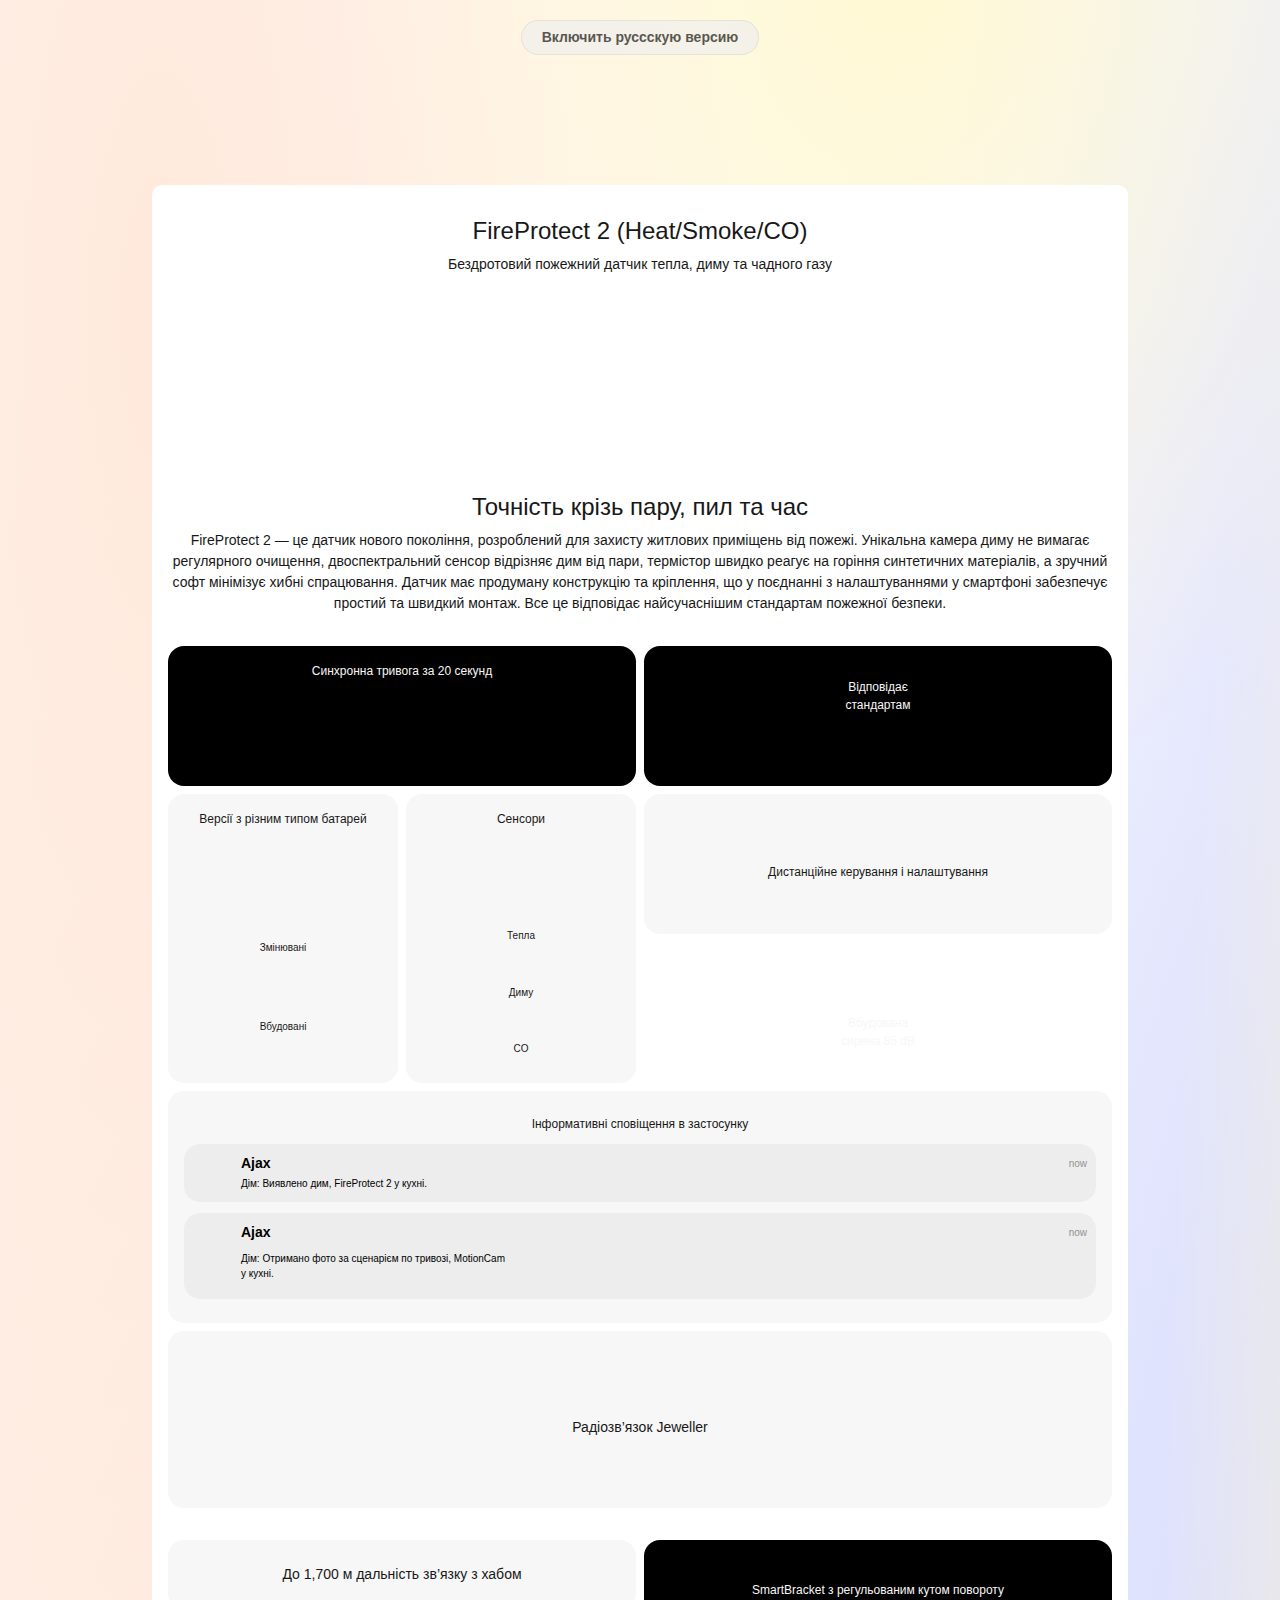
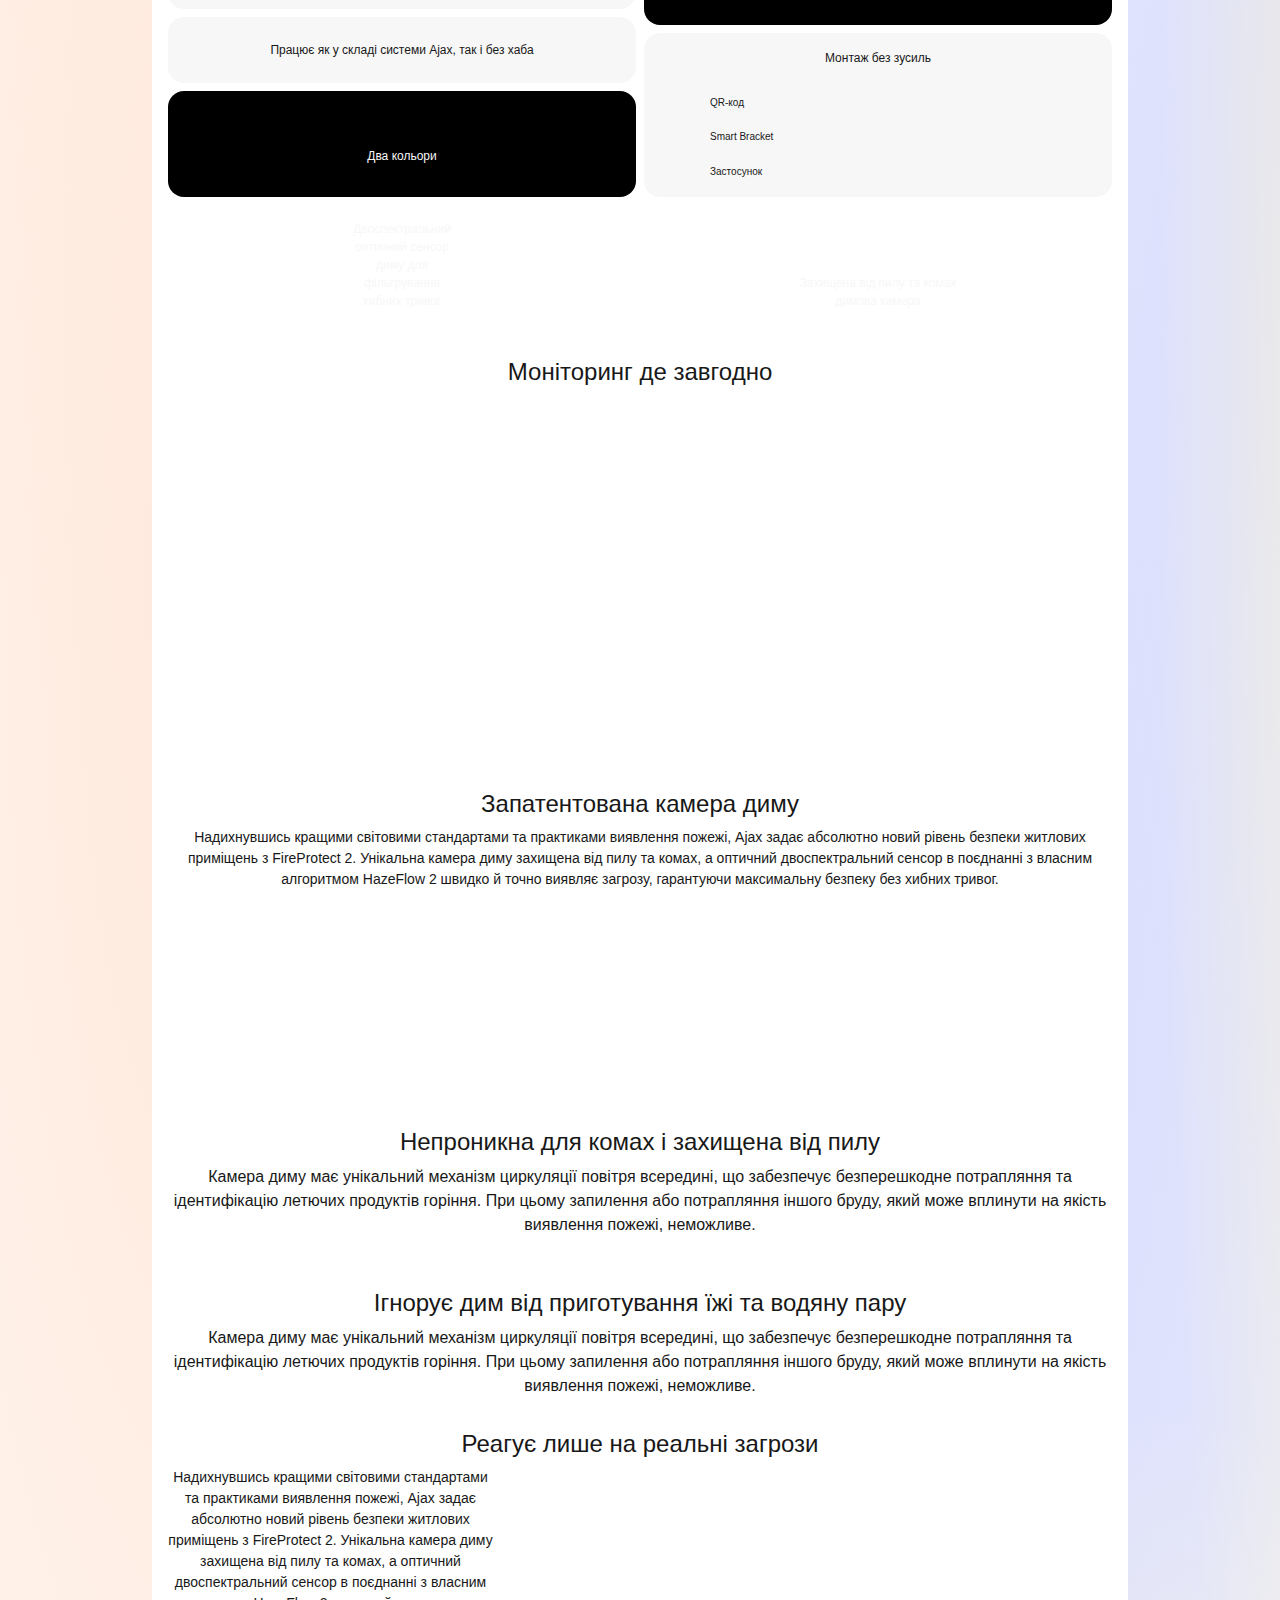
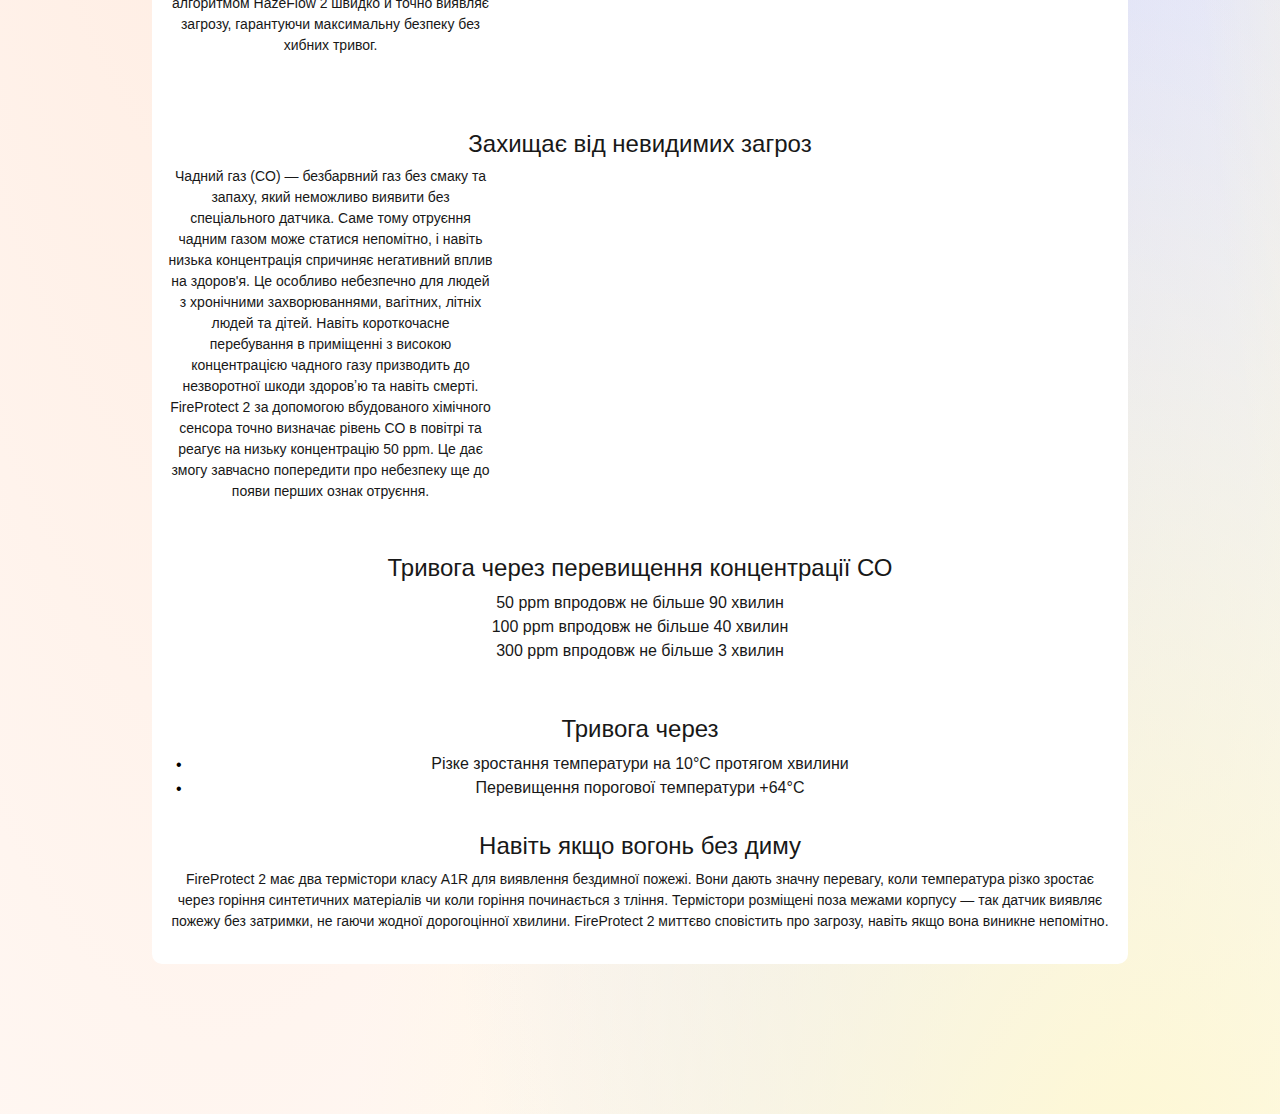
==== commit 3c609030: "Mobile 360px - done" ====
--- a/index.html
+++ b/index.html
@@ -177,29 +177,25 @@
             </div>
             <div class="monitoring">
                 <p class="monitoring-title">Моніторинг де завгодно</p>
-                <div class="monitoring-bg-image">
-                    https://i.citrus.world/uploads/Haber/Ajax/kitchen.webp
-                    <p class="monitoring-bg-description">Кухня</p>
-                </div>
-                <div class="monitoring-bg-image">
-                    https://i.citrus.world/uploads/Haber/Ajax/living-room.webp
-                    <p class="monitoring-bg-description">Вітальня</p>
-                </div>
-                <div class="monitoring-bg-image">
-                    https://i.citrus.world/uploads/Haber/Ajax/bed-room.webp
-                    <p class="monitoring-bg-description">Спальня</p>
-                </div>
-                <div class="monitoring-bg-image">
-                    https://i.citrus.world/uploads/Haber/Ajax/home-office.webp
-                    <p class="monitoring-bg-description">Домашній офіс</p>
-                </div>
-                <div class="monitoring-bg-image">
-                    https://i.citrus.world/uploads/Haber/Ajax/attic.webp
-                    <p class="monitoring-bg-description">Горище</p>
-                </div>
-                <div class="monitoring-bg-image">
-                    https://i.citrus.world/uploads/Haber/Ajax/basement.webp
-                    <p class="monitoring-bg-description">Підвал</p>
+                <div class="monitoring-containers">
+                    <div class="monitoring-bg-image-kitchen">
+                        <p class="monitoring-bg-description">Кухня</p>
+                    </div>
+                    <div class="monitoring-bg-image-living-room">
+                        <p class="monitoring-bg-description">Вітальня</p>
+                    </div>
+                    <div class="monitoring-bg-image-bed-room">
+                        <p class="monitoring-bg-description">Спальня</p>
+                    </div>
+                    <div class="monitoring-bg-image-home-office">
+                        <p class="monitoring-bg-description">Домашній офіс</p>
+                    </div>
+                    <div class="monitoring-bg-image-attic">
+                        <p class="monitoring-bg-description">Горище</p>
+                    </div>
+                    <div class="monitoring-bg-image-basement">
+                        <p class="monitoring-bg-description">Підвал</p>
+                    </div>
                 </div>
             </div>
             <div class="patented-chamber">
@@ -247,7 +243,7 @@
                     тривог.</p>
             </div>
             <img src="https://i.citrus.world/uploads/Haber/Ajax/threats-image.webp" alt="" class="threats-image">
-            <div class="threats">
+            <div class="threats-second">
                 <h3 class="threats-title">Захищає від невидимих загроз</h3>
                 <p class="threats-description">Чадний газ (CO) — безбарвний газ без смаку та запаху, який неможливо
                     виявити без спеціального датчика. Саме тому
--- a/styles.css
+++ b/styles.css
@@ -542,68 +542,263 @@
 .ajax_fireprotect .monitoring {
   padding: 32px 16px;
   display: grid;
-}
+  gap: 24px;
+}
+
 .ajax_fireprotect .monitoring-title {
-}
-.ajax_fireprotect .monitoring-bg-image {
+  font-family: var(--font-family);
+  font-weight: 500;
+  font-size: 24px;
+  line-height: 120%;
+  text-align: center;
+  color: #181818;
 }
 .ajax_fireprotect .monitoring-bg-description {
+  font-family: var(--font-family);
+  font-weight: 500;
+  font-size: 12px;
+  line-height: 120%;
+  color: #fff;
+}
+.ajax_fireprotect .monitoring-containers {
+  display: grid;
+  gap: 8px;
+  grid-template-columns: repeat(2, 160px);
+  grid-template-rows: repeat(3, 100px);
+}
+.ajax_fireprotect .monitoring-bg-image-kitchen {
+  background-image: url("https://i.citrus.world/uploads/Haber/Ajax/kitchen.webp");
+  background-position: center;
+  background-size: cover;
+  border-radius: 16px;
+  padding: 8px 16px;
+  display: grid;
+  align-items: end;
+}
+.ajax_fireprotect .monitoring-bg-image-living-room {
+  background-image: url("https://i.citrus.world/uploads/Haber/Ajax/living-room.webp");
+  background-position: center;
+  background-size: cover;
+  border-radius: 16px;
+  padding: 8px 16px;
+  display: grid;
+  align-items: end;
+}
+.ajax_fireprotect .monitoring-bg-image-bed-room {
+  background-image: url("https://i.citrus.world/uploads/Haber/Ajax/bed-room.webp");
+  background-position: center;
+  background-size: cover;
+  border-radius: 16px;
+  padding: 8px 16px;
+  display: grid;
+  align-items: end;
+}
+.ajax_fireprotect .monitoring-bg-image-home-office {
+  background-image: url("https://i.citrus.world/uploads/Haber/Ajax/home-office.webp");
+  background-position: center;
+  background-size: cover;
+  border-radius: 16px;
+  padding: 8px 16px;
+  display: grid;
+  align-items: end;
+}
+.ajax_fireprotect .monitoring-bg-image-attic {
+  background-image: url("https://i.citrus.world/uploads/Haber/Ajax/attic.webp");
+  background-position: center;
+  background-size: cover;
+  border-radius: 16px;
+  padding: 8px 16px;
+  display: grid;
+  align-items: end;
+}
+.ajax_fireprotect .monitoring-bg-image-basement {
+  background-image: url("https://i.citrus.world/uploads/Haber/Ajax/basement.webp");
+  background-position: center;
+  background-size: cover;
+  border-radius: 16px;
+  padding: 8px 16px;
+  display: grid;
+  align-items: end;
 }
 .ajax_fireprotect .patented-chamber {
+  padding: 32px 16px;
+  display: grid;
+  gap: 8px;
 }
 .ajax_fireprotect .patented-chamber-title {
+  font-family: var(--font-family);
+  font-weight: 500;
+  font-size: 24px;
+  line-height: 120%;
+  text-align: center;
+  color: #181818;
 }
 .ajax_fireprotect .patented-chamber-description {
+  font-family: var(--font-family);
+  font-weight: 400;
+  font-size: 14px;
+  line-height: 150%;
+  text-align: center;
+  color: #181818;
 }
 .ajax_fireprotect .about-video {
+  width: 100%;
 }
 .ajax_fireprotect .protection {
+  padding: 32px 16px;
 }
 .ajax_fireprotect .protection-image {
+  border-radius: 10px;
+  margin-bottom: 16px;
 }
 .ajax_fireprotect .protection-title {
+  font-family: var(--font-family);
+  font-weight: 500;
+  font-size: 24px;
+  line-height: 120%;
+  text-align: center;
+  color: #181818;
+  margin-bottom: 8px;
 }
 .ajax_fireprotect .protection-description {
+  font-family: var(--font-family);
+  font-weight: 400;
+  font-size: 16px;
+  line-height: 150%;
+  text-align: center;
+  color: #181818;
 }
 .ajax_fireprotect .smart-ignoring {
-}
+  padding: 0px 16px 32px 16px;
+}
+
 .ajax_fireprotect .smart-ignoring-image {
+  border-radius: 10px;
+  margin-bottom: 16px;
 }
 .ajax_fireprotect .smart-ignoring-title {
+  font-family: var(--font-family);
+  font-weight: 500;
+  font-size: 24px;
+  line-height: 120%;
+  text-align: center;
+  color: #181818;
+  margin-bottom: 8px;
 }
 .ajax_fireprotect .smart-ignoring-description {
+  font-family: var(--font-family);
+  font-weight: 400;
+  font-size: 16px;
+  line-height: 150%;
+  text-align: center;
+  color: #181818;
 }
 .ajax_fireprotect .threats {
+  padding: 0px 16px 24px 16px;
+}
+.ajax_fireprotect .threats-second {
+  padding: 32px 16px;
 }
 .ajax_fireprotect .threats-title {
+  font-family: var(--font-family);
+  font-weight: 500;
+  font-size: 24px;
+  line-height: 120%;
+  text-align: center;
+  color: #181818;
+  margin-bottom: 8px;
 }
 .ajax_fireprotect .threats-description {
+  width: 325px;
+  font-family: var(--font-family);
+  font-weight: 400;
+  font-size: 14px;
+  line-height: 150%;
+  text-align: center;
+  color: #181818;
 }
 .ajax_fireprotect .threats-image {
+  width: 100%;
 }
 .ajax_fireprotect .co-concentration {
+  padding: 0px 16px 32px 16px;
 }
 .ajax_fireprotect .co-concentration-image {
+  border-radius: 10px;
+  margin-bottom: 16px;
 }
 .ajax_fireprotect .co-concentration-title {
+  font-family: var(--font-family);
+  font-weight: 500;
+  font-size: 24px;
+  line-height: 120%;
+  text-align: center;
+  color: #181818;
+  margin-bottom: 8px;
 }
 .ajax_fireprotect .co-concentration-description {
+  font-family: var(--font-family);
+  font-weight: 400;
+  font-size: 16px;
+  line-height: 150%;
+  text-align: center;
+  color: #181818;
 }
 .ajax_fireprotect .alarm {
+  padding: 0px 16px;
 }
 .ajax_fireprotect .alarm-image {
+  border-radius: 10px;
+  margin-bottom: 16px;
 }
 .ajax_fireprotect .alarm-title {
+  font-family: var(--font-family);
+  font-weight: 500;
+  font-size: 24px;
+  line-height: 120%;
+  text-align: center;
+  color: #181818;
+  margin-bottom: 8px;
 }
 .ajax_fireprotect .alarm-list {
+  margin: 0;
 }
 .ajax_fireprotect .alarm-items {
+  list-style-type: none;
+  position: relative;
+}
+
+.ajax_fireprotect .alarm-items::before {
+  content: "•";
+  position: absolute;
+  left: 8px;
+  top: 4px;
 }
 .ajax_fireprotect .alarm-items-description {
+  font-family: var(--font-family);
+  font-weight: 400;
+  font-size: 16px;
+  line-height: 150%;
+  color: #181818;
+  text-align: center;
 }
 .ajax_fireprotect .smokeless-fire {
+  padding: 32px 16px;
 }
 .ajax_fireprotect .smokeless-fire-title {
+  font-family: var(--font-family);
+  font-weight: 500;
+  font-size: 24px;
+  line-height: 120%;
+  text-align: center;
+  color: #181818;
+  margin-bottom: 8px;
 }
 .ajax_fireprotect .smokeless-fire-description {
-}
+  font-family: var(--font-family);
+  font-weight: 400;
+  font-size: 14px;
+  line-height: 150%;
+  text-align: center;
+  color: #181818;
+}
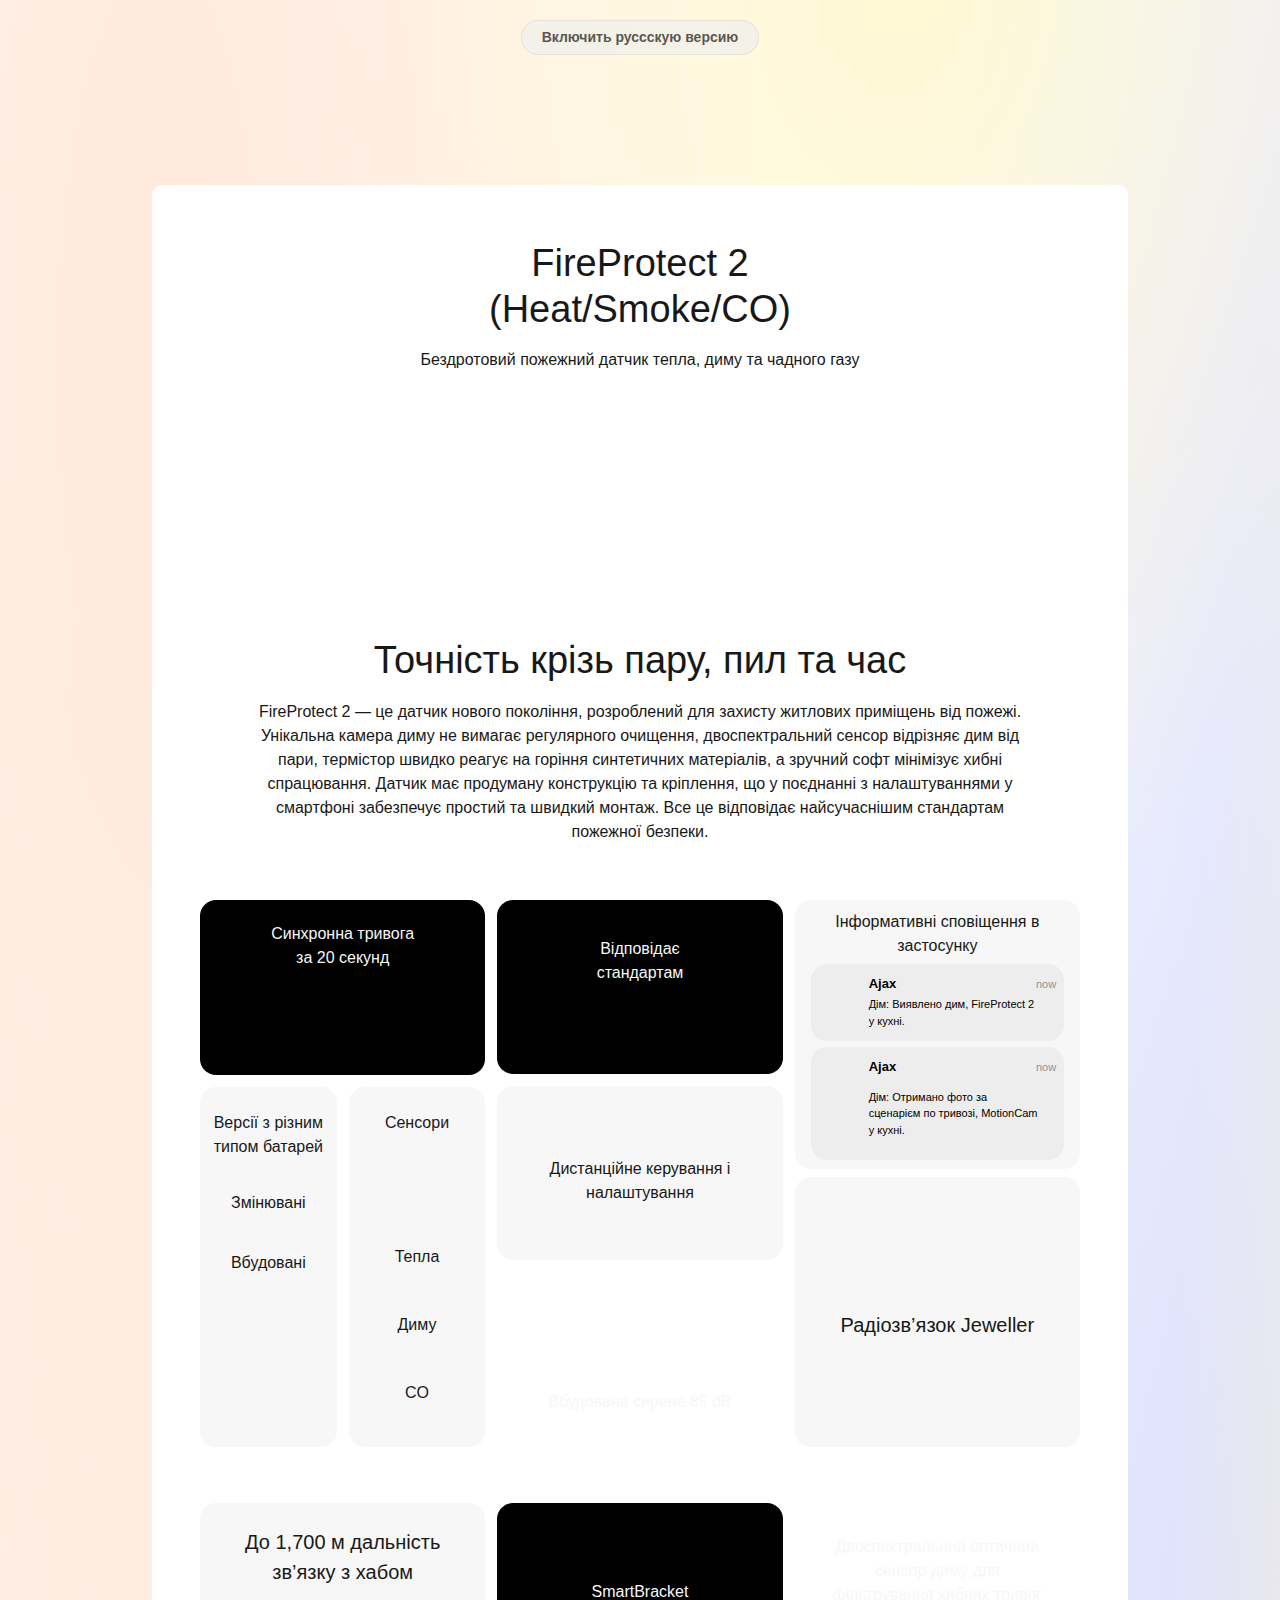
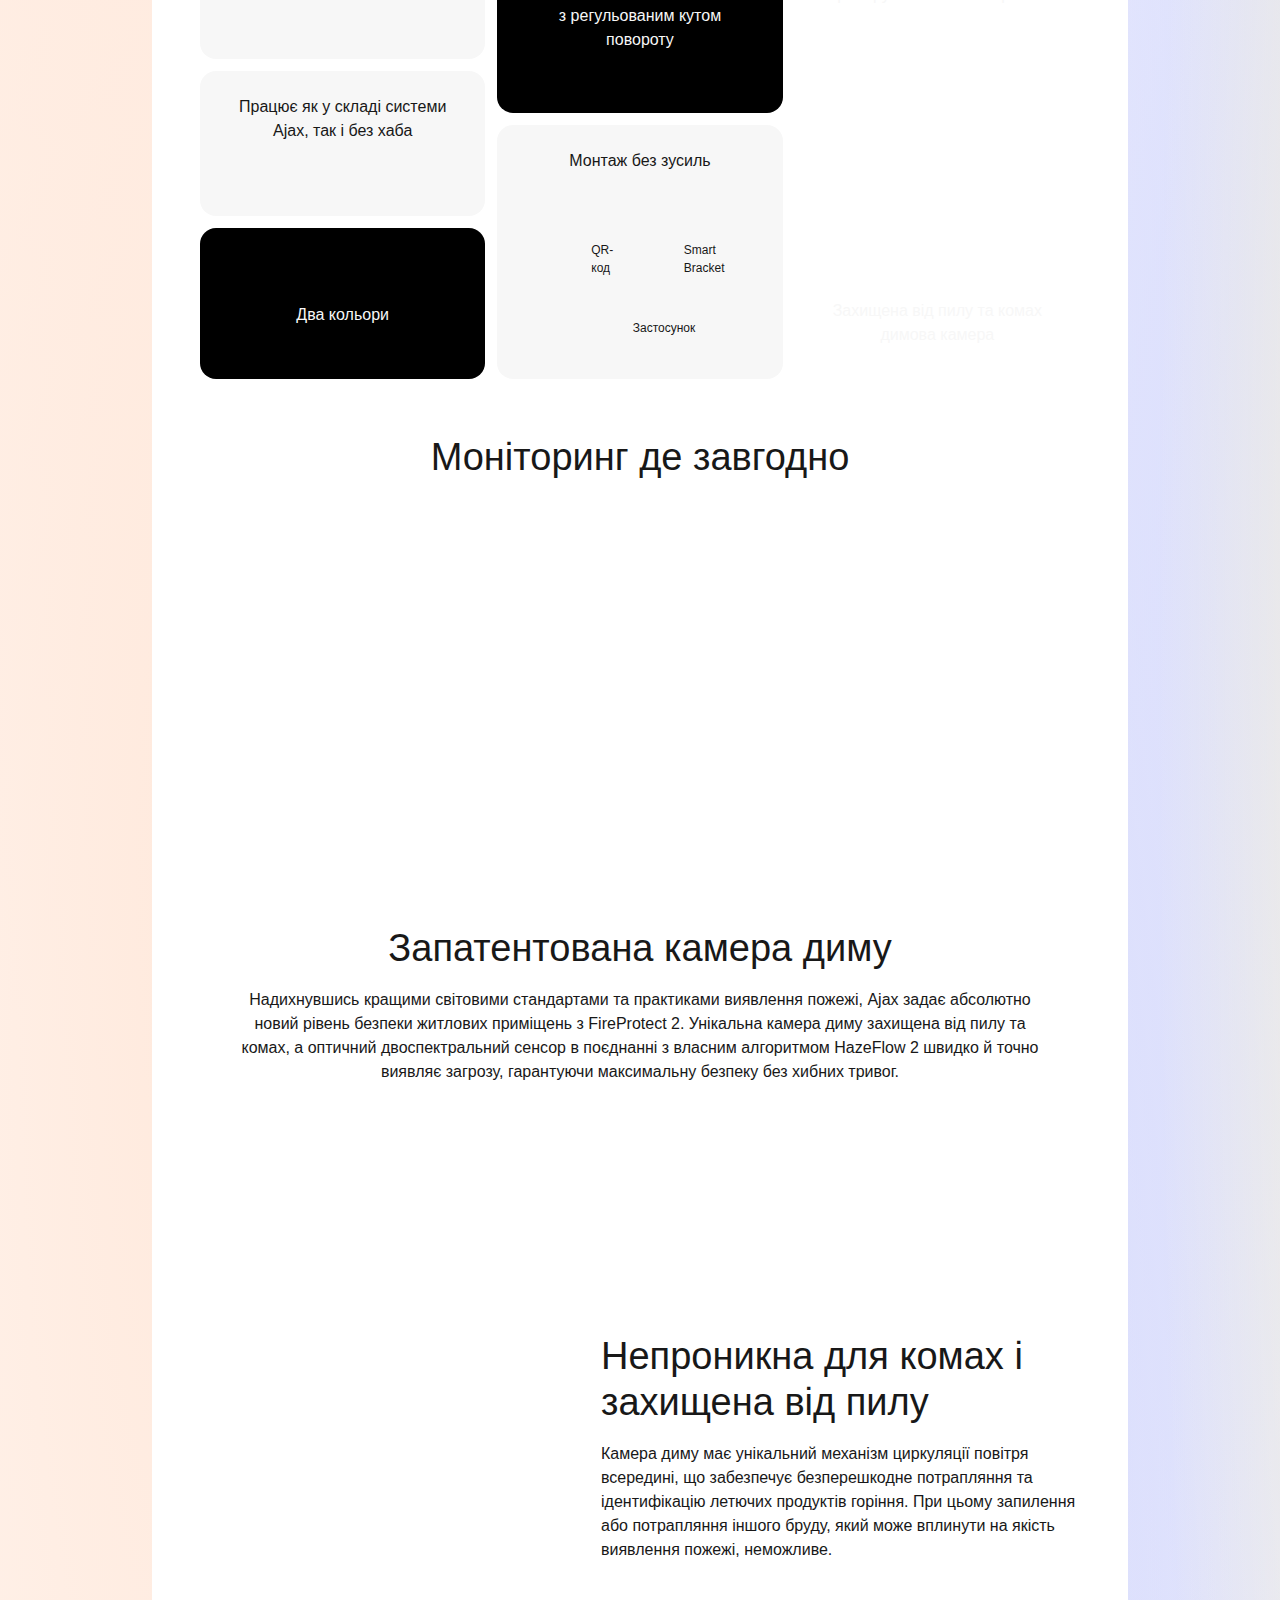
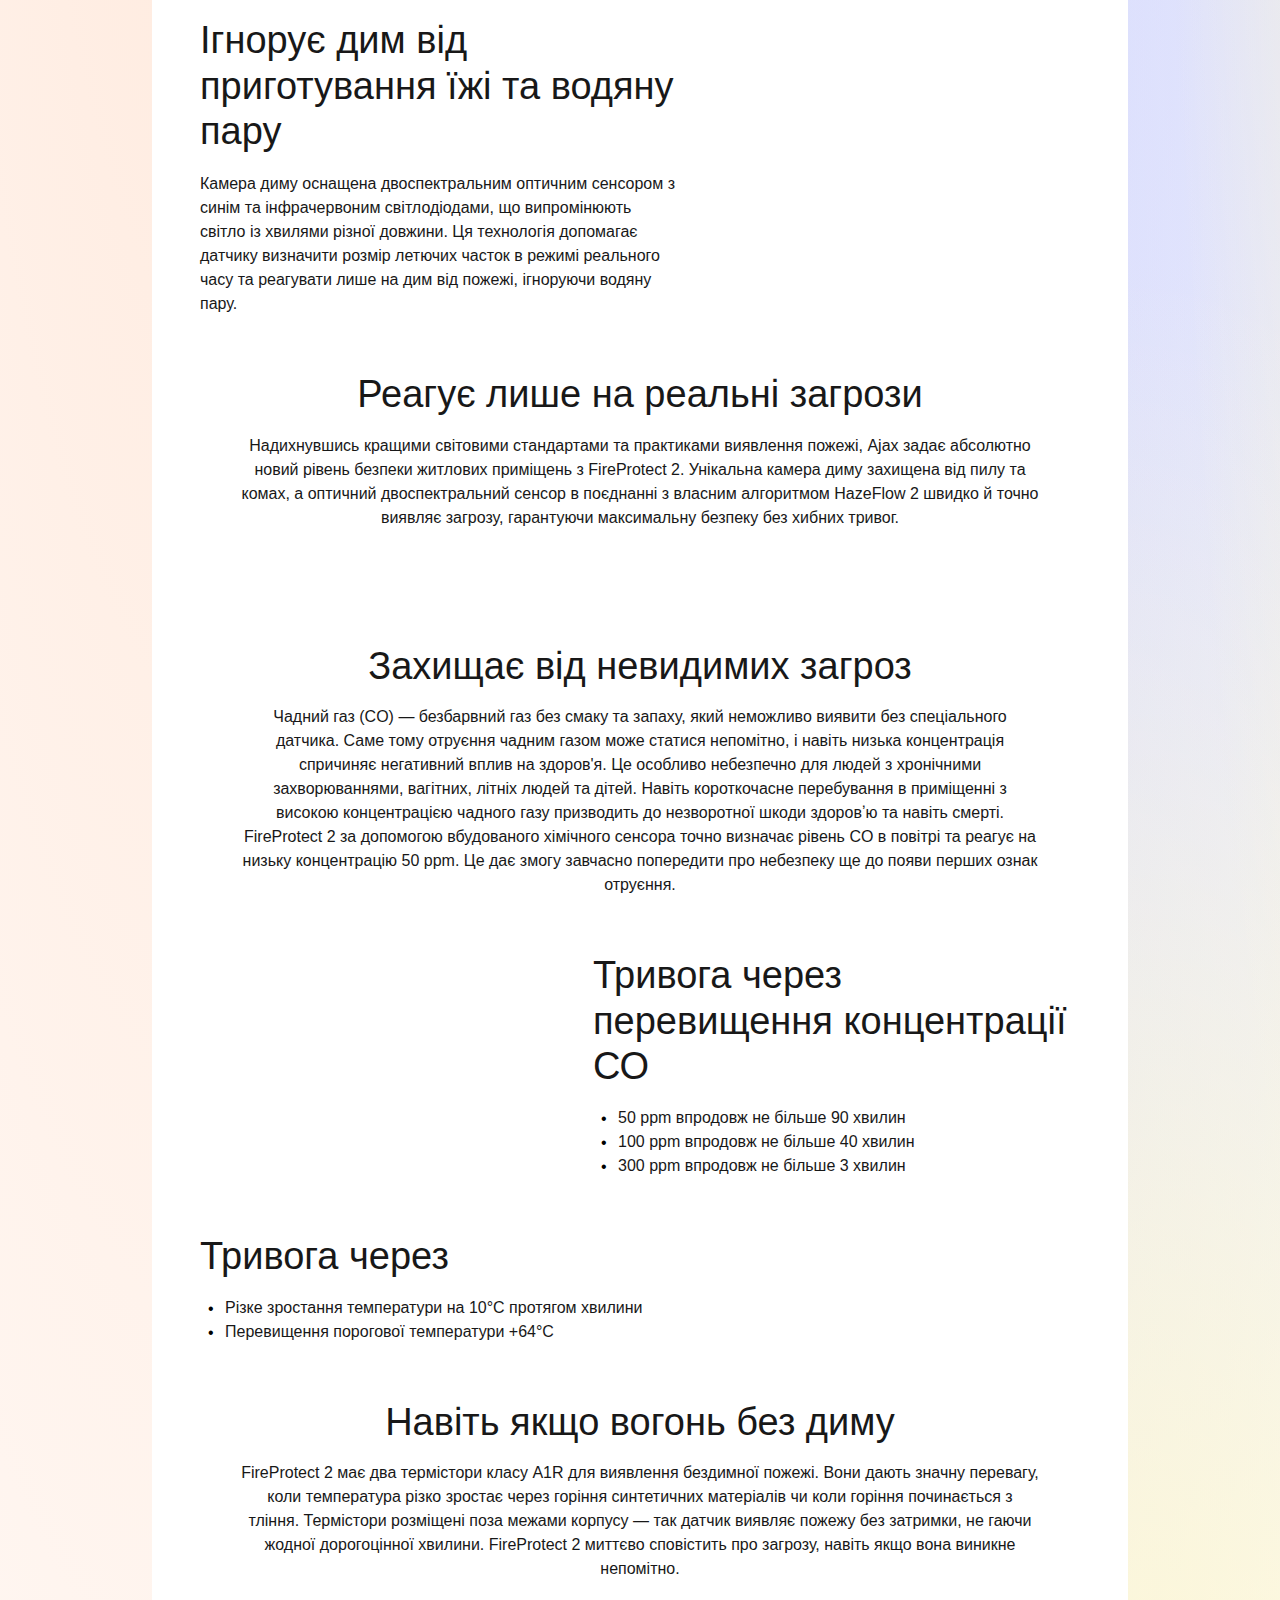
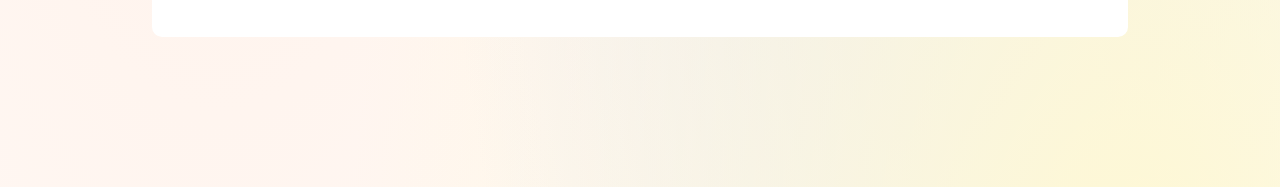
==== commit 9789ab6b: "UA version - done" ====
--- a/index.html
+++ b/index.html
@@ -12,7 +12,7 @@
     <div class="main__rich__container" id="content">
         <div class="ajax_fireprotect lang uk">
             <div class="hero">
-                <h3 class="hero-title">FireProtect 2
+                <h3 class="hero-title">FireProtect 2<br>
                     (Heat/Smoke/CO)</h3>
                 <p class="hero-description">Бездротовий пожежний датчик тепла, диму та чадного газу</p>
             </div>
@@ -142,11 +142,12 @@
                     <p class="specification-optical-detector-description">Двоспектральний оптичний сенсор диму для
                         фільтрування хибних тривог</p>
                 </div>
-                <div class="specification-container">
+                <div class="specification-container grid-position">
                     <div class="specification-smartbracket">
                         <img src="https://i.citrus.world/uploads/Haber/Ajax/specification-smartbracket-image.webp"
                             alt="" class="specification-smartbracket-image">
-                        <p class="specification-smartbracket-description">SmartBracket з регульованим кутом повороту</p>
+                        <p class="specification-smartbracket-description">SmartBracket <br> з регульованим кутом
+                            повороту</p>
                     </div>
                     <div class="specification-mounting">
                         <p class="specification-mounting-title">Монтаж без зусиль</p>
@@ -215,22 +216,29 @@
             <div class="protection">
                 <img src="https://i.citrus.world/uploads/Haber/Ajax/protection-image.webp" alt=""
                     class="protection-image">
-                <h3 class="protection-title">Непроникна для комах і захищена від пилу</h3>
-                <p class="protection-description">Камера диму має унікальний механізм циркуляції повітря всередині, що
-                    забезпечує безперешкодне потрапляння та
-                    ідентифікацію летючих продуктів горіння. При цьому запилення або потрапляння іншого бруду, який може
-                    вплинути на якість
-                    виявлення пожежі, неможливе.</p>
+                <div class="protection-container">
+                    <h3 class="protection-title">Непроникна для комах і захищена від пилу</h3>
+                    <p class="protection-description">Камера диму має унікальний механізм циркуляції повітря всередині,
+                        що
+                        забезпечує безперешкодне потрапляння та
+                        ідентифікацію летючих продуктів горіння. При цьому запилення або потрапляння іншого бруду, який
+                        може
+                        вплинути на якість
+                        виявлення пожежі, неможливе.</p>
+                </div>
             </div>
             <div class="smart-ignoring">
                 <img src="https://i.citrus.world/uploads/Haber/Ajax/smart-ignoring-image.webp" alt=""
                     class="smart-ignoring-image">
-                <h3 class="smart-ignoring-title">Ігнорує дим від приготування їжі та водяну пару</h3>
-                <p class="smart-ignoring-description">Камера диму має унікальний механізм циркуляції повітря всередині,
-                    що забезпечує безперешкодне потрапляння та
-                    ідентифікацію летючих продуктів горіння. При цьому запилення або потрапляння іншого бруду, який може
-                    вплинути на якість
-                    виявлення пожежі, неможливе.</p>
+                <div class="smart-ignoring-container">
+                    <h3 class="smart-ignoring-title">Ігнорує дим від приготування їжі та водяну пару</h3>
+                    <p class="smart-ignoring-description">Камера диму оснащена двоспектральним оптичним сенсором з синім
+                        та
+                        інфрачервоним світлодіодами, що випромінюють світло із
+                        хвилями різної довжини. Ця технологія допомагає датчику визначити розмір летючих часток в режимі
+                        реального часу та
+                        реагувати лише на дим від пожежі, ігноруючи водяну пару.</p>
+                </div>
             </div>
             <div class="threats">
                 <h3 class="threats-title">Реагує лише на реальні загрози</h3>
@@ -261,15 +269,27 @@
             <div class="co-concentration">
                 <img src="https://i.citrus.world/uploads/Haber/Ajax/co-concentration-image.webp" alt=""
                     class="co-concentration-image">
-                <h3 class="co-concentration-title">Тривога через перевищення концентрації СО</h3>
-                <p class="co-concentration-description">50 ppm впродовж не більше 90 хвилин</p>
-                <p class="co-concentration-description">100 ppm впродовж не більше 40 хвилин</p>
-                <p class="co-concentration-description">300 ppm впродовж не більше 3 хвилин</p>
+                <ul class="co-concentration-description-container">
+                    <li class="co-concentration-description-container-items">
+                        <h3 class="co-concentration-title">Тривога через перевищення концентрації СО</h3>
+                    </li>
+                    <li class="co-concentration-description-container-items">
+                        <p class="co-concentration-description">50 ppm впродовж не більше 90 хвилин</p>
+                    </li>
+                    <li class="co-concentration-description-container-items">
+                        <p class="co-concentration-description">100 ppm впродовж не більше 40 хвилин</p>
+                    </li>
+                    <li class="co-concentration-description-container-items">
+                        <p class="co-concentration-description">300 ppm впродовж не більше 3 хвилин</p>
+                    </li>
+                </ul>
             </div>
             <div class="alarm">
                 <img src="https://i.citrus.world/uploads/Haber/Ajax/alarm-image.webp" alt="" class="alarm-image">
-                <h3 class="alarm-title">Тривога через</h3>
                 <ul class="alarm-list">
+                    <li class="alarm-items">
+                        <h3 class="alarm-title">Тривога через</h3>
+                    </li>
                     <li class="alarm-items">
                         <p class="alarm-items-description">Різке зростання температури на 10°C протягом хвилини</p>
                     </li>
@@ -291,7 +311,7 @@
         </div>
         <div class="ajax_fireprotect lang ru">
             <div class="hero">
-                <h3 class="hero-title">FireProtect 2
+                <h3 class="hero-title">FireProtect 2<br>
                     (Heat/Smoke/CO)</h3>
                 <p class="hero-description">Бездротовий пожежний датчик тепла, диму та чадного газу</p>
             </div>
@@ -314,179 +334,279 @@
             <div class="about">
                 <div class="about-sensors">
                     <div class="about-sensors-devises">
-                        <p class="about-sensors-devises-title"></p>
-                        <img src="" alt="" class="about-sensors-devises-image">
+                        <p class="about-sensors-devises-title">Синхронна тривога за 20 секунд</p>
+                        <img src="https://i.citrus.world/uploads/Haber/Ajax/about-sensors-devises-image.svg" alt=""
+                            class="about-sensors-devises-image">
                     </div>
                     <div class="about-sensors-batteries">
-                        <p class="about-sensors-batteries-title"></p>
+                        <p class="about-sensors-batteries-title">Версії з різним типом батарей</p>
                         <div class="about-sensors-batteries-container">
-                            <img src="" alt="" class="about-sensors-batteries-container-image">
-                            <p class="about-sensors-batteries-description"></p>
-                            <img src="" alt="" class="about-sensors-batteries-container-image">
-                            <p class="about-sensors-batteries-description"></p>
+                            <div class="about-sensors-batteries-container-item"><img
+                                    src="https://i.citrus.world/uploads/Haber/Ajax/about-sensors-batteries-image-1.svg"
+                                    alt="" class="about-sensors-batteries-container-image">
+                                <p class="about-sensors-batteries-description">Змінювані</p>
+                            </div>
+                            <div class="about-sensors-batteries-container-item"><img
+                                    src="https://i.citrus.world/uploads/Haber/Ajax/about-sensors-batteries-image-2.svg"
+                                    alt="" class="about-sensors-batteries-container-image">
+                                <p class="about-sensors-batteries-description">Вбудовані</p>
+                            </div>
                         </div>
                     </div>
                     <div class="about-sensors-detector">
-                        <p class="about-sensors-detector-title"></p>
+                        <p class="about-sensors-detector-title">Сенсори</p>
                         <div class="about-sensors-detector-container">
-                            <img src="" alt="" class="about-sensors-detector-container-image">
-                            <p class="about-sensors-detector-description"></p>
-                            <img src="" alt="" class="about-sensors-detector-container-image">
-                            <p class="about-sensors-detector-description"></p>
-                            <img src="" alt="" class="about-sensors-detector-container-image">
-                            <p class="about-sensors-detector-description"></p>
+                            <img src="https://i.citrus.world/uploads/Haber/Ajax/about-sensors-detector-temperature.svg"
+                                alt="" class="about-sensors-detector-container-image">
+                            <p class="about-sensors-detector-description">Тепла</p>
+                            <img src="https://i.citrus.world/uploads/Haber/Ajax/about-sensors-detector-smoke.svg" alt=""
+                                class="about-sensors-detector-container-image">
+                            <p class="about-sensors-detector-description">Диму</p>
+                            <img src="https://i.citrus.world/uploads/Haber/Ajax/about-sensors-detector-co-level.svg"
+                                alt="" class="about-sensors-detector-container-image">
+                            <p class="about-sensors-detector-description">CO</p>
                         </div>
                     </div>
                 </div>
                 <div class="about-comunication">
                     <div class="about-comunication-standarts">
-                        <p class="about-comunication-standarts"></p>
-                        <img src="" alt="" class="about-comunication-standarts-image">
-                        <img src="" alt="" class="about-comunication-standarts-image">
-                        <img src="" alt="" class="about-comunication-standarts-image">
+                        <p class="about-comunication-standarts-title">Відповідає <br>стандартам</p>
+                        <div class="about-comunication-standarts-img-container"><img
+                                src="https://i.citrus.world/uploads/Haber/Ajax/about-comunication-standarts-image-1.svg"
+                                alt="" class="about-comunication-standarts-image">
+                            <img src="https://i.citrus.world/uploads/Haber/Ajax/about-comunication-standarts-image-2.svg"
+                                alt="" class="about-comunication-standarts-image">
+                            <img src="https://i.citrus.world/uploads/Haber/Ajax/about-comunication-standarts-image-2.svg"
+                                alt="" class="about-comunication-standarts-image">
+                        </div>
+
                     </div>
                     <div class="about-comunication-remote">
-                        <p class="about-comunication-remote-title"></p>
-                        <img src="" alt="" class="about-comunication-remote-image">
+                        <img src="https://i.citrus.world/uploads/Haber/Ajax/about-comunication-remote-image.webp" alt=""
+                            class="about-comunication-remote-image">
+                        <p class="about-comunication-remote-title">Дистанційне керування і налаштування</p>
                     </div>
                     <div class="about-comunication-siren">
-                        <div class="about-comunication-bg-image">
-                            <p class="about-comunication-siren-title"></p>
+                        <div class="about-comunication-siren-bg-image">
+                            <p class="about-comunication-siren-title">Вбудована сирена 85 dB</p>
                         </div>
 
                     </div>
                 </div>
                 <div class="about-notification">
-                    <h3 class="about-notification-title"></h3>
                     <div class="about-notification-container">
-                        <img src="" alt="" class="about-notification-container-image">
-                        <p class="about-notification-container-title"></p>
-                        <p class="about-notification-container-description"></p>
-                        <p class="about-notification-container-uppertitle"></p>
-                    </div>
-                    <div class="about-notification-container">
-                        <img src="" alt="" class="about-notification-container-image">
-                        <p class="about-notification-container-title"></p>
-                        <p class="about-notification-container-description"></p>
-                        <p class="about-notification-container-uppertitle"></p>
+                        <h3 class="about-notification-title">Інформативні сповіщення в застосунку</h3>
+                        <div class="about-notification-message">
+                            <img src="https://i.citrus.world/uploads/Haber/Ajax/about-notification-container-image.svg"
+                                alt="" class="about-notification-message-image">
+                            <p class="about-notification-message-title">Ajax</p>
+                            <p class="about-notification-message-uppertitle">now</p>
+                            <p class="about-notification-message-description">Дім: Виявлено дим, FireProtect 2 у
+                                кухні.
+                            </p>
+                        </div>
+                        <div class="about-notification-message">
+                            <img src="https://i.citrus.world/uploads/Haber/Ajax/about-notification-container-image.svg"
+                                alt="" class="about-notification-message-image">
+                            <p class="about-notification-message-title">Ajax</p>
+                            <p class="about-notification-message-uppertitle">now</p>
+                            <p class="about-notification-message-description">Дім: Отримано фото за сценарієм по
+                                тривозі,
+                                MotionCam<br> у кухні.</p>
+                        </div>
                     </div>
                     <div class="about-notification-jeweller">
-                        <img src="" alt="" class="about-notification-jeweller-image">
-                        <p class="about-notification-jeweller-description"></p>
+                        <img src="https://i.citrus.world/uploads/Haber/Ajax/about-notification-jeweller-image.svg"
+                            alt="" class="about-notification-jeweller-image">
+                        <p class="about-notification-jeweller-description">Радіозв’язок Jeweller</p>
                     </div>
                 </div>
             </div>
             <div class="specification">
-                <div class="specification-range">
-                    <p class="specification-range-description"></p>
-                </div>
-                <div class="specification-part-system">
-                    <p class="specification-part-system-description"></p>
-                </div>
-                <div class="specification-colors">
-                    <img src="" alt="" class="specification-colors-image">
-                    <p class="specification-colors-description"></p>
+                <div class="specification-container">
+                    <div class="specification-range">
+                        <p class="specification-range-description">До 1,700 м дальність зв’язку з хабом</p>
+                    </div>
+                    <div class="specification-part-system">
+                        <p class="specification-part-system-description">Працює як у складі системи Ajax, так і без хаба
+                        </p>
+                    </div>
+                    <div class="specification-colors">
+                        <img src="https://i.citrus.world/uploads/Haber/Ajax/specification-colors-image.webp" alt=""
+                            class="specification-colors-image">
+                        <p class="specification-colors-description">Два кольори</p>
+                    </div>
                 </div>
                 <div class="specification-optical-detector">
-                    <p class="specification-optical-detector-description"></p>
-                </div>
-                <div class="specification-smartbracket">
-                    <img src="" alt="" class="specification-smartbracket-image">
-                    <p class="specification-smartbracket-description"></p>
-                </div>
-                <div class="specification-mounting">
-                    <p class="specification-mounting-title"></p>
-                    <ul class="specification-mounting-list">
-                        <li class="specification-mounting-items">
-                            <img src="" alt="" class="specification-mounting-items-image">
-                            <p class="specification-mounting-items-description"></p>
-                        </li>
-                        <li class="specification-mounting-items">
-                            <img src="" alt="" class="specification-mounting-items-image">
-                            <p class="specification-mounting-items-description"></p>
-                        </li>
-                        <li class="specification-mounting-items">
-                            <img src="" alt="" class="specification-mounting-items-image">
-                            <p class="specification-mounting-items-description"></p>
-                        </li>
-                    </ul>
-                </div>
+                    <p class="specification-optical-detector-description">Двоспектральний оптичний сенсор диму для
+                        фільтрування хибних тривог</p>
+                </div>
+                <div class="specification-container grid-position">
+                    <div class="specification-smartbracket">
+                        <img src="https://i.citrus.world/uploads/Haber/Ajax/specification-smartbracket-image.webp"
+                            alt="" class="specification-smartbracket-image">
+                        <p class="specification-smartbracket-description">SmartBracket <br> з регульованим кутом
+                            повороту</p>
+                    </div>
+                    <div class="specification-mounting">
+                        <p class="specification-mounting-title">Монтаж без зусиль</p>
+                        <ul class="specification-mounting-list">
+                            <li class="specification-mounting-items">
+                                <img src="https://i.citrus.world/uploads/Haber/Ajax/qr-code.svg" alt=""
+                                    class="specification-mounting-items-image">
+                                <p class="specification-mounting-items-description">QR-код</p>
+                            </li>
+                            <li class="specification-mounting-items">
+                                <img src="https://i.citrus.world/uploads/Haber/Ajax/smart-bracket.svg" alt=""
+                                    class="specification-mounting-items-image">
+                                <p class="specification-mounting-items-description">Smart Bracket</p>
+                            </li>
+                            <li class="specification-mounting-items">
+                                <img src="https://i.citrus.world/uploads/Haber/Ajax/application.svg" alt=""
+                                    class="specification-mounting-items-image">
+                                <p class="specification-mounting-items-description">Застосунок</p>
+                            </li>
+                        </ul>
+                    </div>
+                </div>
+
                 <div class="specification-chamber">
-                    <div class="specification-chamber-bg-image">
-                        <p class="specification-chamber-description"></p>
-                    </div>
+
+                    <p class="specification-chamber-description">Захищена від пилу та комах<br> димова камера</p>
                 </div>
             </div>
             <div class="monitoring">
-                <p class="monitoring-title"></p>
-                <div class="monitoring-bg-image">
-                    <p class="monitoring-bg-description"></p>
-                </div>
-                <div class="monitoring-bg-image">
-                    <p class="monitoring-bg-description"></p>
-                </div>
-                <div class="monitoring-bg-image">
-                    <p class="monitoring-bg-description"></p>
-                </div>
-                <div class="monitoring-bg-image">
-                    <p class="monitoring-bg-description"></p>
-                </div>
-                <div class="monitoring-bg-image">
-                    <p class="monitoring-bg-description"></p>
-                </div>
-                <div class="monitoring-bg-image">
-                    <p class="monitoring-bg-description"></p>
+                <p class="monitoring-title">Моніторинг де завгодно</p>
+                <div class="monitoring-containers">
+                    <div class="monitoring-bg-image-kitchen">
+                        <p class="monitoring-bg-description">Кухня</p>
+                    </div>
+                    <div class="monitoring-bg-image-living-room">
+                        <p class="monitoring-bg-description">Вітальня</p>
+                    </div>
+                    <div class="monitoring-bg-image-bed-room">
+                        <p class="monitoring-bg-description">Спальня</p>
+                    </div>
+                    <div class="monitoring-bg-image-home-office">
+                        <p class="monitoring-bg-description">Домашній офіс</p>
+                    </div>
+                    <div class="monitoring-bg-image-attic">
+                        <p class="monitoring-bg-description">Горище</p>
+                    </div>
+                    <div class="monitoring-bg-image-basement">
+                        <p class="monitoring-bg-description">Підвал</p>
+                    </div>
                 </div>
             </div>
             <div class="patented-chamber">
-                <h3 class="patented-chamber-title"></h3>
-                <p class="patented-chamber-description"></p>
+                <h3 class="patented-chamber-title">Запатентована камера диму</h3>
+                <p class="patented-chamber-description">Надихнувшись кращими світовими стандартами та практиками
+                    виявлення пожежі, Ajax задає абсолютно новий рівень безпеки
+                    житлових приміщень з FireProtect 2. Унікальна камера диму захищена від пилу та комах, а оптичний
+                    двоспектральний сенсор
+                    в поєднанні з власним алгоритмом HazeFlow 2 швидко й точно виявляє загрозу, гарантуючи максимальну
+                    безпеку без хибних
+                    тривог.</p>
             </div>
             <div class="about-video">
                 <video src="https://i.citrus.world/uploads/Haber/Ajax/about.mp4" width="100%" autoplay muted loop>
                 </video>
             </div>
             <div class="protection">
-                <img src="" alt="" class="protection-image">
-                <h3 class="protection-title"></h3>
-                <p class="protection-description"></p>
+                <img src="https://i.citrus.world/uploads/Haber/Ajax/protection-image.webp" alt=""
+                    class="protection-image">
+                <div class="protection-container">
+                    <h3 class="protection-title">Непроникна для комах і захищена від пилу</h3>
+                    <p class="protection-description">Камера диму має унікальний механізм циркуляції повітря всередині,
+                        що
+                        забезпечує безперешкодне потрапляння та
+                        ідентифікацію летючих продуктів горіння. При цьому запилення або потрапляння іншого бруду, який
+                        може
+                        вплинути на якість
+                        виявлення пожежі, неможливе.</p>
+                </div>
             </div>
             <div class="smart-ignoring">
-                <img src="" alt="" class="smart-ignoring-image">
-                <h3 class="smart-ignoring-title"></h3>
-                <p class="smart-ignoring-description"></p>
+                <img src="https://i.citrus.world/uploads/Haber/Ajax/smart-ignoring-image.webp" alt=""
+                    class="smart-ignoring-image">
+                <div class="smart-ignoring-container">
+                    <h3 class="smart-ignoring-title">Ігнорує дим від приготування їжі та водяну пару</h3>
+                    <p class="smart-ignoring-description">Камера диму оснащена двоспектральним оптичним сенсором з синім
+                        та
+                        інфрачервоним світлодіодами, що випромінюють світло із
+                        хвилями різної довжини. Ця технологія допомагає датчику визначити розмір летючих часток в режимі
+                        реального часу та
+                        реагувати лише на дим від пожежі, ігноруючи водяну пару.</p>
+                </div>
             </div>
             <div class="threats">
-                <h3 class="threats-title"></h3>
-                <p class="threats-description"></p>
-            </div>
-            <img src="" alt="" class="threats-image">
-            <div class="threats">
-                <h3 class="threats-title"></h3>
-                <p class="threats-description"></p>
+                <h3 class="threats-title">Реагує лише на реальні загрози</h3>
+                <p class="threats-description">Надихнувшись кращими світовими стандартами та практиками виявлення
+                    пожежі, Ajax задає абсолютно новий рівень безпеки
+                    житлових приміщень з FireProtect 2. Унікальна камера диму захищена від пилу та комах, а оптичний
+                    двоспектральний сенсор
+                    в поєднанні з власним алгоритмом HazeFlow 2 швидко й точно виявляє загрозу, гарантуючи максимальну
+                    безпеку без хибних
+                    тривог.</p>
+            </div>
+            <img src="https://i.citrus.world/uploads/Haber/Ajax/threats-image.webp" alt="" class="threats-image">
+            <div class="threats-second">
+                <h3 class="threats-title">Захищає від невидимих загроз</h3>
+                <p class="threats-description">Чадний газ (CO) — безбарвний газ без смаку та запаху, який неможливо
+                    виявити без спеціального датчика. Саме тому
+                    отруєння чадним газом може статися непомітно, і навіть низька концентрація спричиняє негативний
+                    вплив на здоров'я. Це
+                    особливо небезпечно для людей з хронічними захворюваннями, вагітних, літніх людей та дітей. Навіть
+                    короткочасне
+                    перебування в приміщенні з високою концентрацією чадного газу призводить до незворотної шкоди
+                    здоровʼю та навіть смерті.
+                    FireProtect 2 за допомогою вбудованого хімічного сенсора точно визначає рівень CO в повітрі та
+                    реагує на низьку
+                    концентрацію 50 ppm. Це дає змогу завчасно попередити про небезпеку ще до появи перших ознак
+                    отруєння.</p>
             </div>
             <div class="co-concentration">
-                <img src="" alt="" class="co-concentration-image">
-                <h3 class="co-concentration-title"></h3>
-                <p class="co-concentration-description"></p>
+                <img src="https://i.citrus.world/uploads/Haber/Ajax/co-concentration-image.webp" alt=""
+                    class="co-concentration-image">
+                <ul class="co-concentration-description-container">
+                    <li class="co-concentration-description-container-items">
+                        <h3 class="co-concentration-title">Тривога через перевищення концентрації СО</h3>
+                    </li>
+                    <li class="co-concentration-description-container-items">
+                        <p class="co-concentration-description">50 ppm впродовж не більше 90 хвилин</p>
+                    </li>
+                    <li class="co-concentration-description-container-items">
+                        <p class="co-concentration-description">100 ppm впродовж не більше 40 хвилин</p>
+                    </li>
+                    <li class="co-concentration-description-container-items">
+                        <p class="co-concentration-description">300 ppm впродовж не більше 3 хвилин</p>
+                    </li>
+                </ul>
             </div>
             <div class="alarm">
-                <img src="" alt="" class="alarm-image">
-                <h3 class="alarm-title"></h3>
+                <img src="https://i.citrus.world/uploads/Haber/Ajax/alarm-image.webp" alt="" class="alarm-image">
                 <ul class="alarm-list">
                     <li class="alarm-items">
-                        <p class="alarm-items-description"></p>
+                        <h3 class="alarm-title">Тривога через</h3>
                     </li>
                     <li class="alarm-items">
-                        <p class="alarm-items-description"></p>
+                        <p class="alarm-items-description">Різке зростання температури на 10°C протягом хвилини</p>
+                    </li>
+                    <li class="alarm-items">
+                        <p class="alarm-items-description">Перевищення порогової температури +64°C</p>
                     </li>
                 </ul>
             </div>
             <div class="smokeless-fire">
-                <h3 class="smokeless-fire-title"></h3>
-                <p class="smokeless-fire-description"></p>
-            </div>
-
+                <h3 class="smokeless-fire-title">Навіть якщо вогонь без диму</h3>
+                <p class="smokeless-fire-description">FireProtect 2 має два термістори класу A1R для виявлення бездимної
+                    пожежі. Вони дають значну перевагу, коли температура
+                    різко зростає через горіння синтетичних матеріалів чи коли горіння починається з тління. Термістори
+                    розміщені поза
+                    межами корпусу — так датчик виявляє пожежу без затримки, не гаючи жодної дорогоцінної хвилини.
+                    FireProtect 2 миттєво
+                    сповістить про загрозу, навіть якщо вона виникне непомітно.</p>
+            </div>
         </div>
     </div>
 </body>
--- a/styles.css
+++ b/styles.css
@@ -646,10 +646,17 @@
 }
 .ajax_fireprotect .protection {
   padding: 32px 16px;
-}
+  display: grid;
+  gap: 16px;
+}
+
+.ajax_fireprotect .protection-container {
+  display: grid;
+  gap: 8px;
+}
+
 .ajax_fireprotect .protection-image {
   border-radius: 10px;
-  margin-bottom: 16px;
 }
 .ajax_fireprotect .protection-title {
   font-family: var(--font-family);
@@ -658,8 +665,8 @@
   line-height: 120%;
   text-align: center;
   color: #181818;
-  margin-bottom: 8px;
-}
+}
+
 .ajax_fireprotect .protection-description {
   font-family: var(--font-family);
   font-weight: 400;
@@ -668,14 +675,22 @@
   text-align: center;
   color: #181818;
 }
+
 .ajax_fireprotect .smart-ignoring {
   padding: 0px 16px 32px 16px;
+  display: grid;
+  gap: 16px;
+}
+
+.ajax_fireprotect .smart-ignoring-container {
+  display: grid;
+  gap: 8px;
 }
 
 .ajax_fireprotect .smart-ignoring-image {
   border-radius: 10px;
-  margin-bottom: 16px;
-}
+}
+
 .ajax_fireprotect .smart-ignoring-title {
   font-family: var(--font-family);
   font-weight: 500;
@@ -683,8 +698,8 @@
   line-height: 120%;
   text-align: center;
   color: #181818;
-  margin-bottom: 8px;
-}
+}
+
 .ajax_fireprotect .smart-ignoring-description {
   font-family: var(--font-family);
   font-weight: 400;
@@ -693,9 +708,11 @@
   text-align: center;
   color: #181818;
 }
+
 .ajax_fireprotect .threats {
   padding: 0px 16px 24px 16px;
 }
+
 .ajax_fireprotect .threats-second {
   padding: 32px 16px;
 }
@@ -727,6 +744,15 @@
   border-radius: 10px;
   margin-bottom: 16px;
 }
+
+.ajax_fireprotect .co-concentration-description-container {
+  list-style-type: none;
+  margin: 0;
+}
+.ajax_fireprotect .co-concentration-description-container-items {
+  position: relative;
+}
+
 .ajax_fireprotect .co-concentration-title {
   font-family: var(--font-family);
   font-weight: 500;
@@ -766,6 +792,10 @@
 .ajax_fireprotect .alarm-items {
   list-style-type: none;
   position: relative;
+}
+
+.ajax_fireprotect .alarm-items:first-child:before {
+  content: none;
 }
 
 .ajax_fireprotect .alarm-items::before {
@@ -802,3 +832,1537 @@
   text-align: center;
   color: #181818;
 }
+
+@media (min-width: 768px) {
+  .ajax_fireprotect .hero {
+    padding: 48px 40px;
+    gap: 16px;
+  }
+
+  .ajax_fireprotect .hero-title {
+    font-size: 28px;
+  }
+
+  .ajax_fireprotect .hero-description {
+    font-size: 14px;
+  }
+
+  .ajax_fireprotect .precision {
+    padding: 48px 40px;
+    gap: 16px;
+  }
+
+  .ajax_fireprotect .precision-title {
+    font-size: 28px;
+  }
+
+  .ajax_fireprotect .precision-description {
+    font-size: 14px;
+  }
+
+  .ajax_fireprotect .about {
+    padding: 0 40px;
+    gap: 8px;
+    grid-template-columns: 1fr 1fr 1fr;
+    grid-template-rows: 499px;
+  }
+
+  .ajax_fireprotect .about-sensors {
+    grid-template-columns: repeat(2, 1fr);
+    grid-template-rows: repeat(2, 161px 330px);
+    gap: 8px;
+  }
+
+  .ajax_fireprotect .about-sensors-devises {
+    grid-column: 1 / 3;
+    border-radius: 16px;
+    padding: 24px 16px;
+    justify-items: center;
+    gap: 16px;
+  }
+
+  .ajax_fireprotect .about-sensors-devises-title {
+    font-size: 12px;
+    width: 116px;
+  }
+
+  .ajax_fireprotect .about-sensors-devises-image {
+    width: 116px;
+  }
+
+  .ajax_fireprotect .about-sensors-batteries {
+    border-radius: 16px;
+    padding: 24px 0;
+    gap: 32px;
+    justify-items: center;
+    grid-template-rows: 36px 1fr;
+    align-items: start;
+  }
+
+  .ajax_fireprotect .about-sensors-batteries-title {
+    font-size: 12px;
+  }
+
+  .ajax_fireprotect .about-sensors-batteries-container {
+    border-radius: 16px;
+    padding: 0;
+    gap: 32px;
+  }
+
+  .about-sensors-batteries-container-item {
+    justify-items: center;
+  }
+
+  .ajax_fireprotect .about-sensors-batteries-container-image {
+    width: 40px;
+  }
+
+  .ajax_fireprotect .about-sensors-batteries-description {
+    font-size: 10px;
+  }
+
+  .ajax_fireprotect .about-sensors-detector {
+    border-radius: 16px;
+    padding: 24px 16px;
+    gap: 16px;
+  }
+
+  .ajax_fireprotect .about-sensors-detector-title {
+    font-size: 12px;
+  }
+
+  .ajax_fireprotect .about-sensors-detector-container {
+    display: grid;
+    gap: 8px;
+    justify-items: center;
+  }
+
+  .ajax_fireprotect .about-sensors-detector-container-image {
+    width: 40px;
+  }
+
+  .ajax_fireprotect .about-sensors-detector-description {
+    font-size: 10px;
+    margin-bottom: 8px;
+  }
+
+  .ajax_fireprotect .about-comunication {
+    gap: 8px;
+    grid-template-rows: repeat(3, 161px);
+  }
+
+  .ajax_fireprotect .about-comunication-standarts {
+    border-radius: 16px;
+    padding: 24px 32px;
+    gap: 24px;
+  }
+
+  .ajax_fireprotect .about-comunication-standarts-title {
+    font-size: 12px;
+  }
+
+  .ajax_fireprotect .about-comunication-standarts-img-container {
+    gap: 16px;
+  }
+
+  .ajax_fireprotect .about-comunication-standarts-image {
+    width: 40px;
+  }
+
+  .ajax_fireprotect .about-comunication-remote {
+    border-radius: 16px;
+    padding: 14px 32px;
+    gap: 16px;
+  }
+
+  .ajax_fireprotect .about-comunication-remote-title {
+    font-size: 12px;
+  }
+
+  .ajax_fireprotect .about-comunication-remote-image {
+    width: 130px;
+  }
+
+  .ajax_fireprotect .about-comunication-siren {
+    padding: 0px;
+    height: 100%;
+  }
+
+  .ajax_fireprotect .about-comunication-siren-bg-image {
+    border-radius: 16px;
+    height: 100%;
+    background-image: url(" https://i.citrus.world/uploads/Haber/Ajax/about-comunication-siren-bg-image-768p.webp");
+  }
+
+  .ajax_fireprotect .about-comunication-siren-title {
+    margin-top: 111px;
+    width: 100%;
+  }
+
+  .ajax_fireprotect .about-notification {
+    display: grid;
+    grid-column: 3/4;
+    grid-row: 1/2;
+    grid-template-rows: 1fr 1fr;
+    gap: 8px;
+  }
+
+  .ajax_fireprotect .about-notification-container {
+    border-radius: 16px;
+    padding: 12px 8px;
+    align-content: space-between;
+    gap: 6px;
+    grid-template-rows: 36px 71px 101px;
+  }
+
+  .ajax_fireprotect .about-notification-title {
+    font-size: 12px;
+  }
+
+  .ajax_fireprotect .about-notification-message {
+    border-radius: 16px;
+    padding: 9px;
+    grid-template-columns: 38px 95px 15px;
+    grid-template-rows: 21px 1fr;
+    column-gap: 10px;
+    align-items: center;
+    background-color: #ededed;
+  }
+
+  .ajax_fireprotect .about-notification-message-image {
+    grid-column: 1/2;
+    grid-row: 1/3;
+    width: 38px;
+  }
+
+  .ajax_fireprotect .about-notification-message-title {
+    width: 150px;
+    font-size: 14px;
+  }
+
+  .ajax_fireprotect .about-notification-message-description {
+    grid-column: 2/4;
+    font-size: 10px;
+  }
+
+  .ajax_fireprotect .about-notification-message-uppertitle {
+    font-size: 10px;
+  }
+
+  .ajax_fireprotect .about-notification-jeweller {
+    border-radius: 16px;
+    padding: 32px 8px;
+    gap: 16px;
+    align-content: center;
+  }
+
+  .ajax_fireprotect .about-notification-jeweller-image {
+    width: 64px;
+  }
+
+  .ajax_fireprotect .about-notification-jeweller-description {
+    font-size: 14px;
+  }
+
+  .ajax_fireprotect .specification {
+    padding: 48px 40px 0px 40px;
+    display: grid;
+    gap: 8px;
+    grid-template-columns: 1fr 1fr 1fr;
+    grid-template-rows: 193px 193px;
+  }
+
+  .ajax_fireprotect .specification-container {
+    display: grid;
+    gap: 8px;
+    margin-bottom: 0px;
+    grid-column: 1/2;
+    grid-row: 1/3;
+  }
+
+  .ajax_fireprotect .grid-position {
+    grid-column: 2/3;
+    grid-row: 1/3;
+  }
+
+  .ajax_fireprotect .specification-range {
+    border-radius: 16px;
+    padding: 24px 32px;
+  }
+
+  .ajax_fireprotect .specification-range-description {
+    font-size: 14px;
+  }
+
+  .ajax_fireprotect .specification-part-system {
+    border-radius: 16px;
+    padding: 24px 32px;
+    grid-row: 2/3;
+    grid-column: 1/2;
+  }
+
+  .ajax_fireprotect .specification-part-system-description {
+    font-size: 12px;
+  }
+
+  .ajax_fireprotect .specification-colors {
+    border-radius: 16px;
+    padding: 17px 37px;
+    justify-items: center;
+    gap: 24px;
+    grid-row: 3/4;
+    grid-column: 1/2;
+  }
+
+  .ajax_fireprotect .specification-colors-image {
+    width: 135px;
+  }
+
+  .ajax_fireprotect .specification-colors-description {
+    font-size: 12px;
+  }
+
+  .ajax_fireprotect .specification-optical-detector {
+    align-content: space-between;
+    border-radius: 16px;
+    padding: 0;
+    height: 100%;
+    grid-column: 3/4;
+    grid-row: 1/2;
+  }
+
+  .ajax_fireprotect .specification-optical-detector-description {
+    margin-top: 32px;
+    width: 160px;
+    font-size: 12px;
+  }
+
+  .ajax_fireprotect .specification-smartbracket {
+    padding: 18px;
+    border-radius: 16px;
+    gap: 16px;
+    justify-items: center;
+  }
+
+  .ajax_fireprotect .specification-smartbracket-image {
+    width: 100%;
+  }
+
+  .ajax_fireprotect .specification-smartbracket-description {
+    font-size: 12px;
+    width: 160px;
+  }
+
+  .ajax_fireprotect .specification-mounting {
+    border-radius: 16px;
+    padding: 24px 0px;
+    gap: 16px;
+  }
+
+  .ajax_fireprotect .specification-mounting-title {
+    font-size: 12px;
+  }
+
+  .ajax_fireprotect .specification-mounting-list {
+    padding: 0px 16px;
+    gap: 16px;
+    grid-template-columns: 1fr 1fr;
+    grid-template-rows: 1fr 1fr;
+  }
+
+  .ajax_fireprotect .specification-mounting-items:nth-child(3) {
+    grid-column: 1/3;
+    justify-content: center;
+  }
+
+  .ajax_fireprotect .specification-mounting-items {
+    display: flex;
+    flex-direction: row;
+    gap: 8px;
+    align-items: center;
+  }
+
+  .ajax_fireprotect .specification-mounting-items-image {
+    width: 40px;
+  }
+
+  .ajax_fireprotect .specification-mounting-items-description {
+    font-size: 10px;
+  }
+
+  .ajax_fireprotect .specification-chamber {
+    border-radius: 16px;
+    padding: 0px 32px;
+    height: 100%;
+    grid-column: 3/4;
+    grid-row: 2/3;
+  }
+
+  .ajax_fireprotect .specification-chamber-description {
+    font-size: 12px;
+    margin-bottom: 32px;
+  }
+
+  .ajax_fireprotect .monitoring {
+    padding: 48px 40px;
+    gap: 24px;
+  }
+
+  .ajax_fireprotect .monitoring-title {
+    font-size: 28px;
+  }
+
+  .ajax_fireprotect .monitoring-bg-description {
+    font-size: 14px;
+  }
+
+  .ajax_fireprotect .monitoring-containers {
+    display: grid;
+    gap: 8px;
+    grid-template-columns: repeat(3, 208px);
+    grid-template-rows: repeat(2, 130px);
+  }
+
+  .ajax_fireprotect .monitoring-bg-image-kitchen {
+    border-radius: 16px;
+    padding: 16px;
+  }
+
+  .ajax_fireprotect .monitoring-bg-image-living-room {
+    border-radius: 16px;
+    padding: 16px;
+  }
+
+  .ajax_fireprotect .monitoring-bg-image-bed-room {
+    border-radius: 16px;
+    padding: 16px;
+  }
+
+  .ajax_fireprotect .monitoring-bg-image-home-office {
+    border-radius: 16px;
+    padding: 16px;
+  }
+
+  .ajax_fireprotect .monitoring-bg-image-attic {
+    border-radius: 16px;
+    padding: 16px;
+  }
+
+  .ajax_fireprotect .monitoring-bg-image-basement {
+    border-radius: 16px;
+    padding: 16px;
+  }
+
+  .ajax_fireprotect .patented-chamber {
+    padding: 0px 40px 32px 40px;
+    gap: 16px;
+  }
+
+  .ajax_fireprotect .patented-chamber-title {
+    font-size: 28px;
+  }
+
+  .ajax_fireprotect .patented-chamber-description {
+    font-size: 14px;
+  }
+
+  .ajax_fireprotect .protection {
+    padding: 48px 40px;
+    display: grid;
+    column-gap: 40px;
+    row-gap: 0;
+    grid-template-columns: 253px 347px;
+  }
+
+  .ajax_fireprotect .protection-container {
+    gap: 16px;
+  }
+
+  .ajax_fireprotect .protection-image {
+    border-radius: 8px;
+    margin-bottom: 0px;
+    grid-row: 1/3;
+    grid-column: 1/2;
+  }
+
+  .ajax_fireprotect .protection-title {
+    font-size: 28px;
+    margin-bottom: 0px;
+    text-align: left;
+  }
+
+  .ajax_fireprotect .protection-description {
+    font-size: 16px;
+    text-align: left;
+  }
+
+  .ajax_fireprotect .smart-ignoring {
+    padding: 48px 40px;
+    align-items: center;
+    column-gap: 40px;
+    row-gap: 16px;
+    grid-template-columns: 347px 253px;
+  }
+
+  .ajax_fireprotect .smart-ignoring-container {
+    gap: 16px;
+  }
+
+  .ajax_fireprotect .smart-ignoring-image {
+    border-radius: 10px;
+    margin-bottom: 0px;
+    grid-row: 1/3;
+    grid-column: 2/3;
+  }
+
+  .ajax_fireprotect .smart-ignoring-title {
+    font-size: 28px;
+    text-align: left;
+    margin-bottom: 0px;
+  }
+
+  .ajax_fireprotect .smart-ignoring-description {
+    font-size: 16px;
+    text-align: left;
+  }
+
+  .ajax_fireprotect .threats {
+    padding: 0px 40px 32px 40px;
+  }
+
+  .ajax_fireprotect .threats-second {
+    padding: 48px 40px;
+  }
+
+  .ajax_fireprotect .threats-title {
+    font-size: 28px;
+    margin-bottom: 16px;
+  }
+
+  .ajax_fireprotect .threats-description {
+    width: 100%;
+    font-size: 14px;
+  }
+
+  .ajax_fireprotect .threats-image {
+    width: 100%;
+  }
+
+  .ajax_fireprotect .co-concentration {
+    padding: 0px 40px 48px 40px;
+    display: grid;
+    align-items: center;
+    column-gap: 40px;
+    grid-template-columns: 253px 347px;
+  }
+
+  .ajax_fireprotect .co-concentration-image {
+    border-radius: 8px;
+    margin-bottom: 0px;
+    grid-column: 1/2;
+  }
+
+  .ajax_fireprotect .co-concentration-title {
+    font-size: 28px;
+    text-align: left;
+    margin-bottom: 16px;
+  }
+
+  .ajax_fireprotect .co-concentration-description-container {
+    grid-column: 2/3;
+  }
+
+  .ajax_fireprotect
+    .co-concentration-description-container-items:first-child::before {
+    content: none;
+  }
+
+  .ajax_fireprotect .co-concentration-description {
+    font-size: 16px;
+    text-align: left;
+    margin-left: 25px;
+  }
+
+  .ajax_fireprotect .co-concentration-description-container-items:before {
+    content: "•";
+    position: absolute;
+    left: 8px;
+    top: 4px;
+  }
+
+  .ajax_fireprotect .alarm {
+    padding: 0px 40px;
+    display: grid;
+    align-items: center;
+    column-gap: 40px;
+    grid-template-columns: 1fr 253px;
+  }
+
+  .ajax_fireprotect .alarm-image {
+    border-radius: 10px;
+    margin-bottom: 0px;
+    grid-column: 2/3;
+    grid-row: 1/2;
+  }
+
+  .ajax_fireprotect .alarm-title {
+    font-size: 28px;
+    text-align: left;
+    margin-bottom: 16px;
+  }
+
+  .ajax_fireprotect .alarm-items::before {
+    content: "•";
+    position: absolute;
+    left: 8px;
+    top: 4px;
+  }
+
+  .ajax_fireprotect .alarm-items-description {
+    font-size: 16px;
+    margin-left: 25px;
+    text-align: left;
+  }
+
+  .ajax_fireprotect .smokeless-fire {
+    padding: 48px 40px;
+  }
+
+  .ajax_fireprotect .smokeless-fire-title {
+    font-size: 28px;
+    margin-bottom: 16px;
+  }
+
+  .ajax_fireprotect .smokeless-fire-description {
+    font-size: 14px;
+  }
+}
+
+@media (min-width: 1024px) {
+  .ajax_fireprotect .hero {
+    padding: 56px 48px;
+    gap: 16px;
+  }
+
+  .ajax_fireprotect .hero-title {
+    font-size: 38px;
+  }
+
+  .ajax_fireprotect .hero-description {
+    font-size: 16px;
+  }
+
+  .ajax_fireprotect .precision {
+    padding: 56px 48px;
+    gap: 16px;
+  }
+
+  .ajax_fireprotect .precision-title {
+    font-size: 38px;
+  }
+
+  .ajax_fireprotect .precision-description {
+    width: 800px;
+    font-size: 16px;
+    margin: 0 auto;
+  }
+
+  .ajax_fireprotect .about {
+    padding: 0 48px;
+    gap: 12px;
+    grid-template-columns: 1fr 1fr 1fr;
+    grid-template-rows: 547px;
+  }
+
+  .ajax_fireprotect .about-sensors {
+    grid-template-columns: repeat(2, 1fr);
+    grid-template-rows: repeat(2, 175px 360px);
+    gap: 12px;
+  }
+
+  .ajax_fireprotect .about-sensors-devises {
+    padding: 22px;
+    gap: 16px;
+  }
+
+  .ajax_fireprotect .about-sensors-devises-title {
+    font-size: 16px;
+    width: 146px;
+  }
+
+  .ajax_fireprotect .about-sensors-devises-image {
+    width: 124px;
+  }
+
+  .ajax_fireprotect .about-sensors-batteries {
+    padding: 24px 10px;
+    gap: 32px;
+    grid-template-rows: 36px 1fr;
+    align-items: start;
+  }
+
+  .ajax_fireprotect .about-sensors-batteries-title {
+    font-size: 16px;
+  }
+
+  .ajax_fireprotect .about-sensors-batteries-container {
+    gap: 32px;
+    padding: 8px;
+  }
+
+  .ajax_fireprotect .about-sensors-batteries-container-image {
+    width: 40px;
+    margin-bottom: 4px;
+  }
+
+  .ajax_fireprotect .about-sensors-batteries-description {
+    font-size: 16px;
+  }
+
+  .ajax_fireprotect .about-sensors-detector {
+    padding: 24px 16px;
+    gap: 32px;
+  }
+
+  .ajax_fireprotect .about-sensors-detector-title {
+    font-size: 16px;
+  }
+
+  .ajax_fireprotect .about-sensors-detector-container {
+    gap: 8px;
+  }
+
+  .ajax_fireprotect .about-sensors-detector-container-image {
+    width: 40px;
+  }
+
+  .ajax_fireprotect .about-sensors-detector-description {
+    font-size: 16px;
+    margin-bottom: 8px;
+  }
+
+  .ajax_fireprotect .about-comunication {
+    gap: 12px;
+    grid-template-rows: repeat(3, 174px);
+  }
+
+  .ajax_fireprotect .about-comunication-standarts {
+    padding: 24px 32px;
+    gap: 24px;
+  }
+
+  .ajax_fireprotect .about-comunication-standarts-title {
+    font-size: 16px;
+  }
+
+  .ajax_fireprotect .about-comunication-standarts-img-container {
+    gap: 16px;
+  }
+
+  .ajax_fireprotect .about-comunication-standarts-image {
+    width: 48px;
+  }
+
+  .ajax_fireprotect .about-comunication-remote {
+    padding: 14px 32px;
+    gap: 16px;
+  }
+
+  .ajax_fireprotect .about-comunication-remote-title {
+    font-size: 16px;
+  }
+
+  .ajax_fireprotect .about-comunication-remote-image {
+    width: 134px;
+  }
+
+  .ajax_fireprotect .about-comunication-siren {
+    padding: 0px;
+    height: 100%;
+  }
+
+  .ajax_fireprotect .about-comunication-siren-bg-image {
+    border-radius: 16px;
+    height: 100%;
+    background-image: url(" https://i.citrus.world/uploads/Haber/Ajax/about-comunication-siren-bg-image-1024p.webp");
+  }
+
+  .ajax_fireprotect .about-comunication-siren-title {
+    font-size: 16px;
+    margin-top: 118px;
+    width: 100%;
+  }
+
+  .ajax_fireprotect .about-notification {
+    gap: 8px;
+  }
+
+  .ajax_fireprotect .about-notification-container {
+    padding: 8px 16px;
+    align-content: center;
+    gap: 6px;
+    grid-template-rows: 48px 77px 113px;
+  }
+
+  .ajax_fireprotect .about-notification-title {
+    font-size: 16px;
+  }
+
+  .ajax_fireprotect .about-notification-message {
+    border-radius: 16px;
+    padding: 10px;
+    grid-template-columns: 38px 1fr 18px;
+    grid-template-rows: 21px 1fr;
+    column-gap: 10px;
+    align-items: center;
+    justify-content: space-around;
+  }
+
+  .ajax_fireprotect .about-notification-message-image {
+    grid-column: 1/2;
+    grid-row: 1/3;
+    width: 40px;
+  }
+
+  .ajax_fireprotect .about-notification-message-title {
+    width: 150px;
+    font-size: 13px;
+  }
+
+  .ajax_fireprotect .about-notification-message-description {
+    grid-column: 2/4;
+    font-size: 11px;
+    width: 170px;
+  }
+
+  .ajax_fireprotect .about-notification-message-uppertitle {
+    font-size: 11px;
+  }
+
+  .ajax_fireprotect .about-notification-jeweller {
+    padding: 32px;
+    gap: 25px;
+    align-content: center;
+  }
+
+  .ajax_fireprotect .about-notification-jeweller-image {
+    width: 64px;
+  }
+
+  .ajax_fireprotect .about-notification-jeweller-description {
+    font-size: 20px;
+  }
+
+  .ajax_fireprotect .specification {
+    padding: 56px 48px 0px 48px;
+    gap: 12px;
+    grid-template-columns: 1fr 1fr 1fr;
+    grid-template-rows: 232px 232px;
+  }
+
+  .ajax_fireprotect .specification-container {
+    gap: 12px;
+  }
+
+  .ajax_fireprotect .specification-range {
+    padding: 24px 32px;
+  }
+
+  .ajax_fireprotect .specification-range-description {
+    font-size: 20px;
+  }
+
+  .ajax_fireprotect .specification-part-system {
+    border-radius: 16px;
+    padding: 24px 32px;
+  }
+
+  .ajax_fireprotect .specification-part-system-description {
+    font-size: 16px;
+  }
+
+  .ajax_fireprotect .specification-colors {
+    border-radius: 16px;
+    padding: 27px 52px;
+    gap: 24px;
+  }
+
+  .ajax_fireprotect .specification-colors-image {
+    width: 100%;
+  }
+
+  .ajax_fireprotect .specification-colors-description {
+    font-size: 16px;
+  }
+
+  .ajax_fireprotect .specification-optical-detector {
+    padding: 0 16px;
+    height: 100%;
+  }
+
+  .ajax_fireprotect .specification-optical-detector-description {
+    margin-top: 32px;
+    width: 230px;
+    font-size: 16px;
+  }
+
+  .ajax_fireprotect .specification-smartbracket {
+    padding: 26px 30px;
+    gap: 16px;
+  }
+
+  .ajax_fireprotect .specification-smartbracket-image {
+    width: 100%;
+  }
+
+  .ajax_fireprotect .specification-smartbracket-description {
+    font-size: 16px;
+    width: 180px;
+  }
+
+  .ajax_fireprotect .specification-mounting {
+    padding: 24px 16px;
+    gap: 24px;
+  }
+
+  .ajax_fireprotect .specification-mounting-title {
+    font-size: 16px;
+  }
+
+  .ajax_fireprotect .specification-mounting-list {
+    padding: 0px 30px;
+    gap: 16px;
+  }
+
+  .ajax_fireprotect .specification-mounting-items {
+    gap: 8px;
+  }
+
+  .ajax_fireprotect .specification-mounting-items-image {
+    width: 40px;
+  }
+
+  .ajax_fireprotect .specification-mounting-items-description {
+    font-size: 12px;
+  }
+
+  .ajax_fireprotect .specification-chamber {
+    padding: 0px 32px;
+  }
+
+  .ajax_fireprotect .specification-chamber-description {
+    font-size: 16px;
+    margin-bottom: 32px;
+  }
+
+  .ajax_fireprotect .monitoring {
+    padding: 56px 48px;
+    gap: 24px;
+  }
+
+  .ajax_fireprotect .monitoring-title {
+    font-size: 38px;
+  }
+
+  .ajax_fireprotect .monitoring-bg-description {
+    font-size: 20px;
+  }
+
+  .ajax_fireprotect .monitoring-containers {
+    gap: 12px;
+    grid-template-columns: repeat(3, 285px);
+    grid-template-rows: repeat(2, 177px);
+  }
+
+  .ajax_fireprotect .monitoring-bg-image-kitchen {
+    padding: 24px;
+  }
+
+  .ajax_fireprotect .monitoring-bg-image-living-room {
+    padding: 24px;
+  }
+
+  .ajax_fireprotect .monitoring-bg-image-bed-room {
+    padding: 24px;
+  }
+
+  .ajax_fireprotect .monitoring-bg-image-home-office {
+    padding: 24px;
+  }
+
+  .ajax_fireprotect .monitoring-bg-image-attic {
+    padding: 24px;
+  }
+
+  .ajax_fireprotect .monitoring-bg-image-basement {
+    padding: 24px;
+  }
+
+  .ajax_fireprotect .patented-chamber {
+    padding: 0px 48px 40px 48px;
+    gap: 16px;
+  }
+
+  .ajax_fireprotect .patented-chamber-title {
+    font-size: 38px;
+  }
+
+  .ajax_fireprotect .patented-chamber-description {
+    font-size: 16px;
+    width: 800px;
+    margin: 0 auto;
+  }
+
+  .ajax_fireprotect .protection {
+    padding: 56px 48px;
+    column-gap: 48px;
+    grid-template-columns: 353px 480px;
+    grid-template-rows: 1fr;
+    align-items: center;
+  }
+
+  .ajax_fireprotect .protection-container {
+    display: grid;
+    align-items: center;
+    grid-template-rows: 92px 120px;
+    gap: 16px;
+  }
+
+  .ajax_fireprotect .protection-image {
+    border-radius: 11px;
+  }
+
+  .ajax_fireprotect .protection-title {
+    font-size: 38px;
+  }
+
+  .ajax_fireprotect .protection-description {
+    font-size: 16px;
+  }
+
+  .ajax_fireprotect .smart-ignoring {
+    padding: 0px 48px 56px 48px;
+    column-gap: 40px;
+    row-gap: 0;
+    align-items: center;
+    grid-template-columns: 480px 353px;
+    grid-template-rows: 1fr;
+  }
+
+  .ajax_fireprotect .smart-ignoring-container {
+    grid-template-rows: 138px 144px;
+    gap: 16px;
+  }
+
+  .ajax_fireprotect .smart-ignoring-image {
+    border-radius: 11px;
+  }
+
+  .ajax_fireprotect .smart-ignoring-title {
+    font-size: 38px;
+  }
+
+  .ajax_fireprotect .smart-ignoring-description {
+    font-size: 16px;
+  }
+
+  .ajax_fireprotect .threats {
+    padding: 0px 48px 40px 48px;
+  }
+
+  .ajax_fireprotect .threats-second {
+    padding: 56px 48px;
+  }
+
+  .ajax_fireprotect .threats-title {
+    font-size: 38px;
+    margin-bottom: 16px;
+  }
+
+  .ajax_fireprotect .threats-description {
+    width: 800px;
+    margin: 0 auto;
+    font-size: 16px;
+  }
+
+  .ajax_fireprotect .threats-image {
+    width: 100%;
+  }
+
+  .ajax_fireprotect .co-concentration {
+    padding: 0px 48px 56px 48px;
+    column-gap: 40px;
+    grid-template-columns: 353px 479px;
+  }
+
+  .ajax_fireprotect .co-concentration-image {
+    border-radius: 11px;
+  }
+
+  .ajax_fireprotect .co-concentration-title {
+    font-size: 38px;
+    margin-bottom: 16px;
+  }
+
+  .ajax_fireprotect .co-concentration-description {
+    font-size: 16px;
+  }
+
+  .ajax_fireprotect .alarm {
+    padding: 0px 48px;
+    column-gap: 48px;
+    grid-template-columns: 1fr 353px;
+  }
+
+  .ajax_fireprotect .alarm-image {
+    border-radius: 11px;
+  }
+
+  .ajax_fireprotect .alarm-title {
+    font-size: 38px;
+  }
+
+  .ajax_fireprotect .alarm-items-description {
+    font-size: 16px;
+  }
+
+  .ajax_fireprotect .smokeless-fire {
+    padding: 56px 48px;
+  }
+
+  .ajax_fireprotect .smokeless-fire-title {
+    font-size: 38px;
+    margin-bottom: 16px;
+  }
+
+  .ajax_fireprotect .smokeless-fire-description {
+    font-size: 16px;
+    width: 800px;
+    margin: 0 auto;
+  }
+}
+
+@media (min-width: 1366px) {
+  .ajax_fireprotect .hero {
+    padding: 80px 64px;
+    gap: 24px;
+  }
+
+  .ajax_fireprotect .hero-title {
+    font-size: 50px;
+  }
+
+  .ajax_fireprotect .hero-description {
+    font-size: 18px;
+  }
+
+  .ajax_fireprotect .precision {
+    padding: 80px 64px;
+    gap: 24px;
+  }
+
+  .ajax_fireprotect .precision-title {
+    font-size: 50px;
+  }
+
+  .ajax_fireprotect .precision-description {
+    font-size: 18px;
+  }
+
+  .ajax_fireprotect .about {
+    padding: 0px 64px;
+    gap: 16px;
+    grid-template-columns: 1fr 1fr 1fr;
+    grid-template-rows: 656px;
+  }
+
+  .ajax_fireprotect .about-sensors {
+    grid-template-rows: repeat(2, 205px 435px);
+    gap: 16px;
+  }
+
+  .ajax_fireprotect .about-sensors-devises {
+    padding: 32px;
+    grid-template-columns: 187px 135px;
+    align-items: center;
+    gap: 16px;
+  }
+
+  .ajax_fireprotect .about-sensors-devises-title {
+    font-size: 18px;
+    width: 100%;
+    text-align: left;
+  }
+
+  .ajax_fireprotect .about-sensors-devises-image {
+    width: 100%;
+  }
+
+  .ajax_fireprotect .about-sensors-batteries {
+    padding: 32px 16px;
+    grid-template-rows: 54px 1fr;
+  }
+
+  .ajax_fireprotect .about-sensors-batteries-title {
+    font-size: 18px;
+  }
+
+  .ajax_fireprotect .about-sensors-batteries-container {
+    padding: 8px;
+  }
+
+  .ajax_fireprotect .about-sensors-batteries-container-image {
+    width: 64px;
+    margin-bottom: 4px;
+  }
+
+  .ajax_fireprotect .about-sensors-batteries-description {
+    font-size: 18px;
+  }
+
+  .ajax_fireprotect .about-sensors-detector {
+    padding: 32px 16px;
+  }
+
+  .ajax_fireprotect .about-sensors-detector-title {
+    font-size: 18px;
+  }
+
+  .ajax_fireprotect .about-sensors-detector-container-image {
+    width: 64px;
+  }
+
+  .ajax_fireprotect .about-sensors-detector-description {
+    font-size: 18px;
+    margin-bottom: 0px;
+  }
+
+  .ajax_fireprotect .about-comunication {
+    gap: 16px;
+    grid-template-rows: repeat(3, 208px);
+  }
+
+  .ajax_fireprotect .about-comunication-standarts {
+    padding: 32px;
+    grid-template-columns: 138px 176px;
+    justify-items: start;
+  }
+
+  .ajax_fireprotect .about-comunication-standarts-title {
+    font-size: 18px;
+    text-align: left;
+  }
+
+  .ajax_fireprotect .about-comunication-remote {
+    padding: 32px;
+    grid-template-columns: 153px 169px;
+    align-items: center;
+    justify-items: start;
+  }
+
+  .ajax_fireprotect .about-comunication-remote-title {
+    font-size: 18px;
+    text-align: left;
+  }
+
+  .ajax_fireprotect .about-comunication-remote-image {
+    width: 100%;
+  }
+
+  .ajax_fireprotect .about-comunication-siren-bg-image {
+    background-image: url(" https://i.citrus.world/uploads/Haber/Ajax/about-comunication-siren-bg-image-1440p.webp");
+  }
+
+  .ajax_fireprotect .about-comunication-siren-title {
+    font-size: 24px;
+    margin-top: 147px;
+  }
+
+  .ajax_fireprotect .about-notification {
+    gap: 16px;
+  }
+
+  .ajax_fireprotect .about-notification-container {
+    padding: 24px 32px;
+    gap: 6px;
+    grid-template-rows: 27px 59px 95px;
+  }
+
+  .ajax_fireprotect .about-notification-title {
+    font-size: 16px;
+    margin-bottom: 8px;
+  }
+
+  .ajax_fireprotect .about-notification-message {
+    grid-template-columns: 38px 1fr 18px;
+    align-items: center;
+    justify-content: space-around;
+  }
+
+  .ajax_fireprotect .about-notification-message-image {
+    width: 38px;
+  }
+
+  .ajax_fireprotect .about-notification-message-description {
+    grid-column: 2/4;
+    font-size: 12px;
+    width: 280px;
+  }
+
+  .ajax_fireprotect .about-notification-message-uppertitle {
+    font-size: 11px;
+  }
+
+  .ajax_fireprotect .about-notification-jeweller {
+    padding: 27px;
+    gap: 16px;
+    align-content: center;
+    justify-content: center;
+  }
+
+  .ajax_fireprotect .about-notification-jeweller-image {
+    width: 80px;
+  }
+
+  .ajax_fireprotect .about-notification-jeweller-description {
+    font-size: 24px;
+  }
+
+  .ajax_fireprotect .specification {
+    padding: 80px 64px 0px 64px;
+    gap: 16px;
+    grid-template-rows: 292px 292px;
+  }
+
+  .ajax_fireprotect .specification-container {
+    gap: 16px;
+  }
+
+  .ajax_fireprotect .specification-range {
+    padding: 32px;
+  }
+
+  .ajax_fireprotect .specification-range-description {
+    width: 300px;
+    margin: 0 auto;
+    font-size: 24px;
+  }
+
+  .ajax_fireprotect .specification-part-system {
+    padding: 32px;
+  }
+
+  .ajax_fireprotect .specification-part-system-description {
+    font-size: 18px;
+  }
+
+  .ajax_fireprotect .specification-colors {
+    padding: 41px 88px;
+  }
+
+  .ajax_fireprotect .specification-colors-image {
+    width: 100%;
+  }
+
+  .ajax_fireprotect .specification-colors-description {
+    font-size: 18px;
+  }
+
+  .ajax_fireprotect .specification-optical-detector {
+    padding: 0 16px;
+  }
+
+  .ajax_fireprotect .specification-optical-detector-description {
+    font-size: 18px;
+  }
+
+  .ajax_fireprotect .specification-smartbracket {
+    padding: 46px 0;
+  }
+
+  .ajax_fireprotect .specification-smartbracket-description {
+    font-size: 18px;
+    width: 100%;
+  }
+
+  .ajax_fireprotect .specification-mounting {
+    padding: 45px 16px;
+    gap: 32px;
+  }
+
+  .ajax_fireprotect .specification-mounting-title {
+    font-size: 18px;
+  }
+
+  .ajax_fireprotect .specification-mounting-list {
+    padding: 0px 10px;
+    gap: 16px;
+    grid-template-columns: 1.1fr 1fr 124px;
+    grid-template-rows: 42px;
+  }
+
+  .ajax_fireprotect .specification-mounting-items {
+    gap: 8px;
+  }
+  .ajax_fireprotect .specification-mounting-items:nth-child(3) {
+    grid-column: 3/4;
+  }
+  .ajax_fireprotect .specification-mounting-items-description {
+    font-size: 14px;
+  }
+
+  .ajax_fireprotect .specification-chamber-description {
+    font-size: 18px;
+  }
+
+  .ajax_fireprotect .monitoring {
+    padding: 80px 64px;
+  }
+
+  .ajax_fireprotect .monitoring-title {
+    font-size: 50px;
+  }
+
+  .ajax_fireprotect .monitoring-bg-description {
+    font-size: 24px;
+  }
+
+  .ajax_fireprotect .monitoring-containers {
+    gap: 12px;
+    grid-template-columns: repeat(3, 402px);
+    grid-template-rows: repeat(2, 252px);
+  }
+
+  .ajax_fireprotect .patented-chamber {
+    padding: 0px 64px 40px 64px;
+    gap: 24px;
+  }
+
+  .ajax_fireprotect .patented-chamber-title {
+    font-size: 50px;
+  }
+
+  .ajax_fireprotect .patented-chamber-description {
+    font-size: 18px;
+  }
+
+  .ajax_fireprotect .protection {
+    padding: 80px 64px;
+    column-gap: 64px;
+    grid-template-columns: 502px 672px;
+  }
+
+  .ajax_fireprotect .protection-container {
+    grid-template-rows: 120px 108px;
+    gap: 24px;
+  }
+
+  .ajax_fireprotect .protection-image {
+    border-radius: 16px;
+  }
+
+  .ajax_fireprotect .protection-title {
+    font-size: 50px;
+  }
+
+  .ajax_fireprotect .protection-description {
+    font-size: 18px;
+  }
+
+  .ajax_fireprotect .smart-ignoring {
+    padding: 0px 64px 80px 64px;
+    column-gap: 48px;
+    grid-template-columns: 672px 502px;
+  }
+
+  .ajax_fireprotect .smart-ignoring-container {
+    grid-template-rows: 180px 135px;
+    gap: 24px;
+  }
+
+  .ajax_fireprotect .smart-ignoring-image {
+    border-radius: 16px;
+  }
+
+  .ajax_fireprotect .smart-ignoring-title {
+    font-size: 50px;
+  }
+
+  .ajax_fireprotect .smart-ignoring-description {
+    font-size: 18px;
+  }
+
+  .ajax_fireprotect .threats {
+    padding: 80px 64px 40px 64px;
+  }
+
+  .ajax_fireprotect .threats-second {
+    padding: 80px 64px;
+  }
+
+  .ajax_fireprotect .threats-title {
+    font-size: 50px;
+    margin-bottom: 16px;
+  }
+
+  .ajax_fireprotect .threats-description {
+    width: 795px;
+    margin: 0 auto;
+    font-size: 18px;
+  }
+
+  .ajax_fireprotect .threats-image {
+    width: 100%;
+  }
+
+  .ajax_fireprotect .co-concentration {
+    padding: 0px 64px 80px 64px;
+    column-gap: 64px;
+    grid-template-columns: 502px 672px;
+  }
+
+  .ajax_fireprotect .co-concentration-image {
+    border-radius: 16px;
+  }
+
+  .ajax_fireprotect .co-concentration-title {
+    font-size: 50px;
+    margin-bottom: 24px;
+    width: 700px;
+  }
+
+  .ajax_fireprotect .co-concentration-description {
+    font-size: 18px;
+  }
+
+  .ajax_fireprotect .alarm {
+    padding: 0px 64px;
+    column-gap: 64px;
+    grid-template-columns: 1fr 502px;
+  }
+
+  .ajax_fireprotect .alarm-image {
+    border-radius: 16px;
+  }
+
+  .ajax_fireprotect .alarm-title {
+    font-size: 50px;
+  }
+
+  .ajax_fireprotect .alarm-items-description {
+    font-size: 18px;
+  }
+
+  .ajax_fireprotect .smokeless-fire {
+    padding: 80px 64px;
+  }
+
+  .ajax_fireprotect .smokeless-fire-title {
+    font-size: 50px;
+    margin-bottom: 24px;
+  }
+
+  .ajax_fireprotect .smokeless-fire-description {
+    font-size: 18px;
+  }
+}
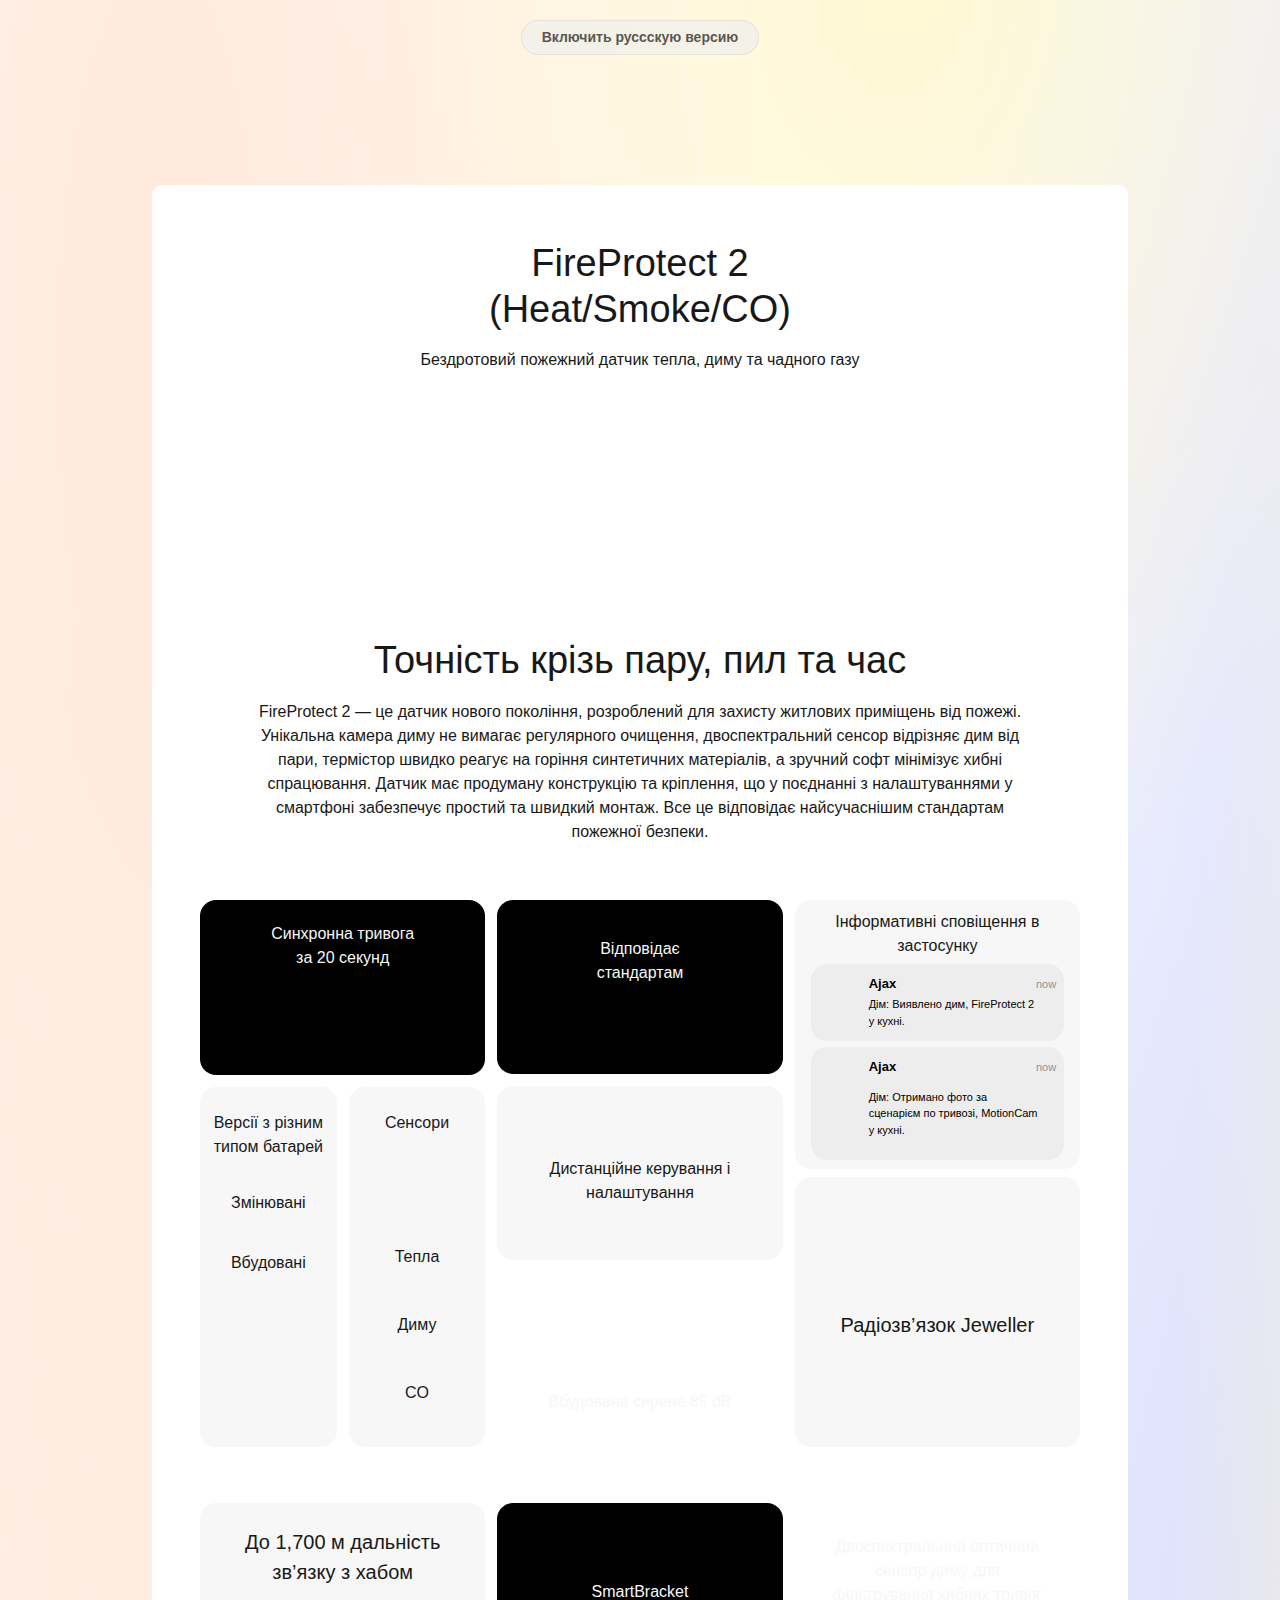
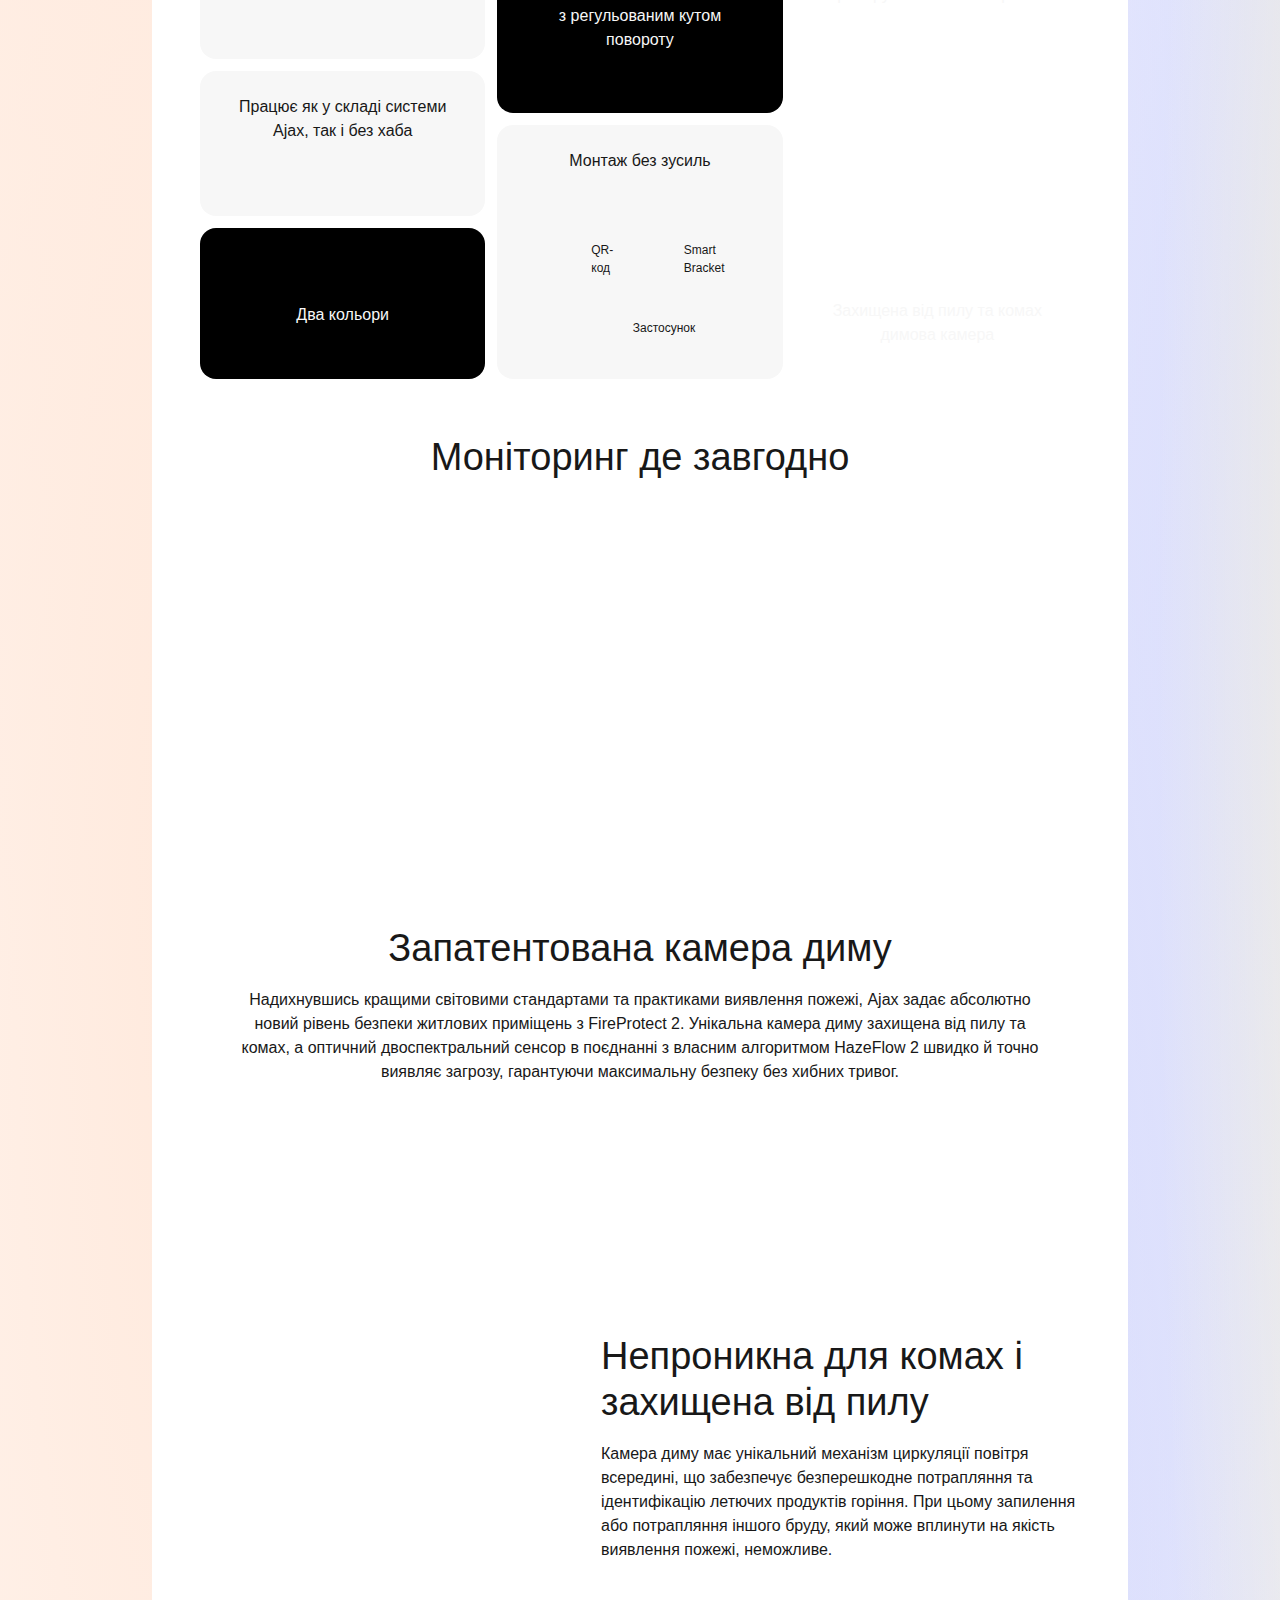
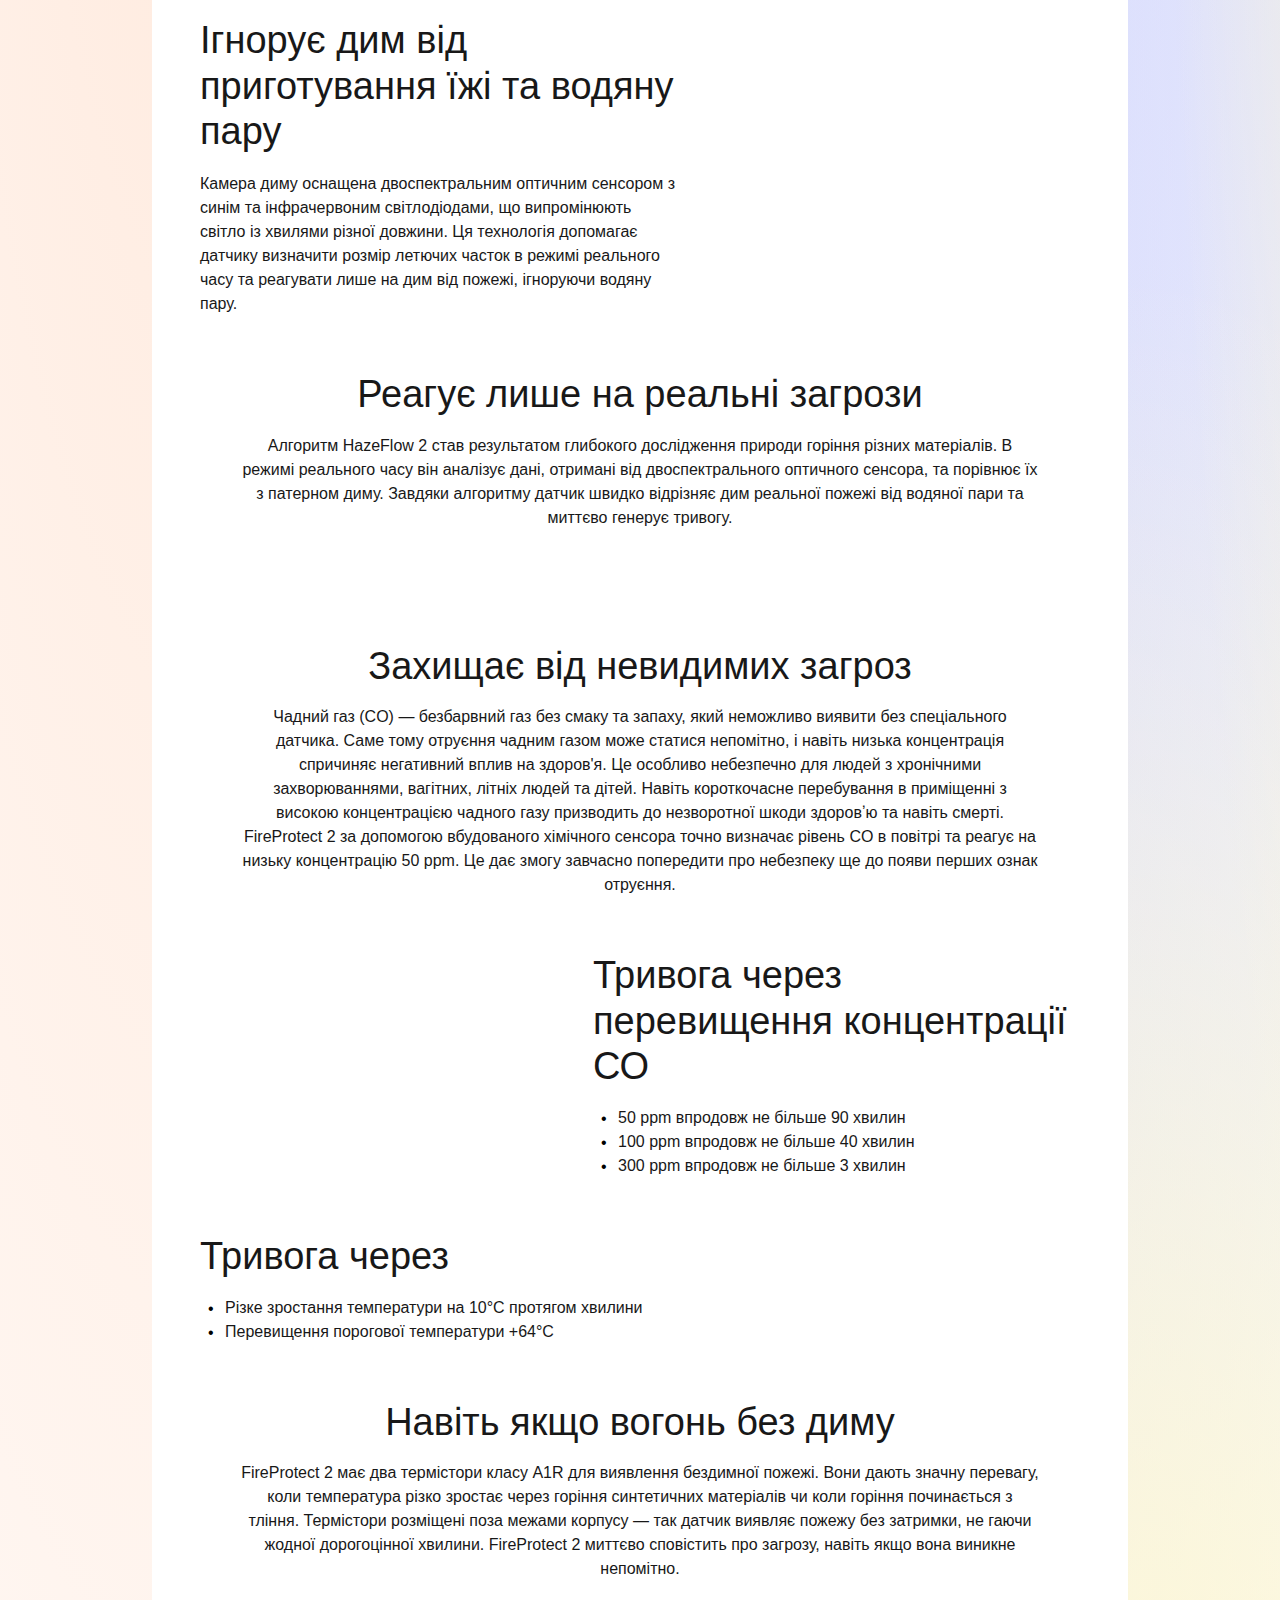
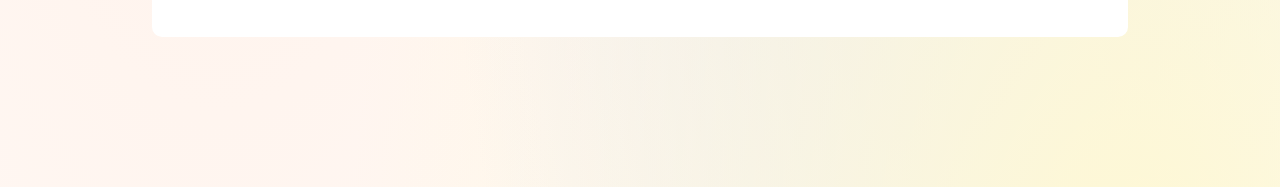
==== commit e78f944c: "UA/ru version - done" ====
--- a/index.html
+++ b/index.html
@@ -242,13 +242,11 @@
             </div>
             <div class="threats">
                 <h3 class="threats-title">Реагує лише на реальні загрози</h3>
-                <p class="threats-description">Надихнувшись кращими світовими стандартами та практиками виявлення
-                    пожежі, Ajax задає абсолютно новий рівень безпеки
-                    житлових приміщень з FireProtect 2. Унікальна камера диму захищена від пилу та комах, а оптичний
-                    двоспектральний сенсор
-                    в поєднанні з власним алгоритмом HazeFlow 2 швидко й точно виявляє загрозу, гарантуючи максимальну
-                    безпеку без хибних
-                    тривог.</p>
+                <p class="threats-description">Алгоритм HazeFlow 2 став результатом глибокого дослідження природи
+                    горіння різних матеріалів. В режимі реального часу
+                    він аналізує дані, отримані від двоспектрального оптичного сенсора, та порівнює їх з патерном диму.
+                    Завдяки алгоритму
+                    датчик швидко відрізняє дим реальної пожежі від водяної пари та миттєво генерує тривогу.</p>
             </div>
             <img src="https://i.citrus.world/uploads/Haber/Ajax/threats-image.webp" alt="" class="threats-image">
             <div class="threats-second">
@@ -313,55 +311,56 @@
             <div class="hero">
                 <h3 class="hero-title">FireProtect 2<br>
                     (Heat/Smoke/CO)</h3>
-                <p class="hero-description">Бездротовий пожежний датчик тепла, диму та чадного газу</p>
+                <p class="hero-description">Беспроводной пожарный датчик тепла, дыма и угарного газа</p>
             </div>
             <div class="heat-smoke-video">
                 <video src="https://i.citrus.world/uploads/Haber/Ajax/heat-smoke.mp4" width="100%" autoplay muted loop>
                 </video>
             </div>
             <div class="precision">
-                <h3 class="precision-title">Точність крізь пару, пил та час</h3>
-                <p class="precision-description">FireProtect 2 — це датчик нового покоління, розроблений для захисту
-                    житлових приміщень від пожежі. Унікальна камера диму
-                    не вимагає регулярного очищення, двоспектральний сенсор відрізняє дим від пари, термістор швидко
-                    реагує на горіння
-                    синтетичних матеріалів, а зручний софт мінімізує хибні спрацювання. Датчик має продуману конструкцію
-                    та кріплення, що у
-                    поєднанні з налаштуваннями у смартфоні забезпечує простий та швидкий монтаж. Все це відповідає
-                    найсучаснішим стандартам
-                    пожежної безпеки.</p>
+                <h3 class="precision-title">Точность сквозь пар, пыль и время</h3>
+                <p class="precision-description">FireProtect 2 — это датчик нового поколения, разработанный для защиты
+                    жилых помещений от пожара. Уникальная камера дыма
+                    не требует регулярной очистки, двухспектральный сенсор отличает дым от пара, термистор быстро
+                    реагирует на горение
+                    синтетических материалов, а удобный софт минимизирует ложные срабатывания. Датчик имеет продуманную
+                    конструкцию
+                    и крепления, что в
+                    сочетании с настройками в смартфоне обеспечивает простой и быстрый монтаж. Все это соответствует
+                    самым современным стандартам
+                    пожарной безопасности.</p>
             </div>
             <div class="about">
                 <div class="about-sensors">
                     <div class="about-sensors-devises">
-                        <p class="about-sensors-devises-title">Синхронна тривога за 20 секунд</p>
+                        <p class="about-sensors-devises-title">Синхронная тройка за 20 секунд</p>
                         <img src="https://i.citrus.world/uploads/Haber/Ajax/about-sensors-devises-image.svg" alt=""
                             class="about-sensors-devises-image">
                     </div>
                     <div class="about-sensors-batteries">
-                        <p class="about-sensors-batteries-title">Версії з різним типом батарей</p>
+                        <p class="about-sensors-batteries-title">Версии с разным типом батарей</p>
                         <div class="about-sensors-batteries-container">
                             <div class="about-sensors-batteries-container-item"><img
                                     src="https://i.citrus.world/uploads/Haber/Ajax/about-sensors-batteries-image-1.svg"
                                     alt="" class="about-sensors-batteries-container-image">
-                                <p class="about-sensors-batteries-description">Змінювані</p>
+                                <p class="about-sensors-batteries-description">Сменные</p>
                             </div>
                             <div class="about-sensors-batteries-container-item"><img
                                     src="https://i.citrus.world/uploads/Haber/Ajax/about-sensors-batteries-image-2.svg"
                                     alt="" class="about-sensors-batteries-container-image">
-                                <p class="about-sensors-batteries-description">Вбудовані</p>
+                                <p class="about-sensors-batteries-description">Встроенные</p>
                             </div>
                         </div>
                     </div>
                     <div class="about-sensors-detector">
-                        <p class="about-sensors-detector-title">Сенсори</p>
+                        <p class="about-sensors-detector-title">Сенсоры</p>
                         <div class="about-sensors-detector-container">
                             <img src="https://i.citrus.world/uploads/Haber/Ajax/about-sensors-detector-temperature.svg"
                                 alt="" class="about-sensors-detector-container-image">
                             <p class="about-sensors-detector-description">Тепла</p>
                             <img src="https://i.citrus.world/uploads/Haber/Ajax/about-sensors-detector-smoke.svg" alt=""
                                 class="about-sensors-detector-container-image">
-                            <p class="about-sensors-detector-description">Диму</p>
+                            <p class="about-sensors-detector-description">Дыма</p>
                             <img src="https://i.citrus.world/uploads/Haber/Ajax/about-sensors-detector-co-level.svg"
                                 alt="" class="about-sensors-detector-container-image">
                             <p class="about-sensors-detector-description">CO</p>
@@ -370,7 +369,7 @@
                 </div>
                 <div class="about-comunication">
                     <div class="about-comunication-standarts">
-                        <p class="about-comunication-standarts-title">Відповідає <br>стандартам</p>
+                        <p class="about-comunication-standarts-title">Соответствует <br>стандартам</p>
                         <div class="about-comunication-standarts-img-container"><img
                                 src="https://i.citrus.world/uploads/Haber/Ajax/about-comunication-standarts-image-1.svg"
                                 alt="" class="about-comunication-standarts-image">
@@ -384,25 +383,25 @@
                     <div class="about-comunication-remote">
                         <img src="https://i.citrus.world/uploads/Haber/Ajax/about-comunication-remote-image.webp" alt=""
                             class="about-comunication-remote-image">
-                        <p class="about-comunication-remote-title">Дистанційне керування і налаштування</p>
+                        <p class="about-comunication-remote-title">Дистанционное управление и настройка</p>
                     </div>
                     <div class="about-comunication-siren">
                         <div class="about-comunication-siren-bg-image">
-                            <p class="about-comunication-siren-title">Вбудована сирена 85 dB</p>
+                            <p class="about-comunication-siren-title">Встроенная сирена 85 dB</p>
                         </div>
 
                     </div>
                 </div>
                 <div class="about-notification">
                     <div class="about-notification-container">
-                        <h3 class="about-notification-title">Інформативні сповіщення в застосунку</h3>
+                        <h3 class="about-notification-title">Информативные уведомления в приложении</h3>
                         <div class="about-notification-message">
                             <img src="https://i.citrus.world/uploads/Haber/Ajax/about-notification-container-image.svg"
                                 alt="" class="about-notification-message-image">
                             <p class="about-notification-message-title">Ajax</p>
                             <p class="about-notification-message-uppertitle">now</p>
-                            <p class="about-notification-message-description">Дім: Виявлено дим, FireProtect 2 у
-                                кухні.
+                            <p class="about-notification-message-description">Дом: Обнаружен дым, FireProtect 2 в
+                                кухне.
                             </p>
                         </div>
                         <div class="about-notification-message">
@@ -410,46 +409,47 @@
                                 alt="" class="about-notification-message-image">
                             <p class="about-notification-message-title">Ajax</p>
                             <p class="about-notification-message-uppertitle">now</p>
-                            <p class="about-notification-message-description">Дім: Отримано фото за сценарієм по
-                                тривозі,
-                                MotionCam<br> у кухні.</p>
+                            <p class="about-notification-message-description">Дом: Получено фото по сценарию по
+                                по тревоге,
+                                MotionCam<br> в кухне.</p>
                         </div>
                     </div>
                     <div class="about-notification-jeweller">
                         <img src="https://i.citrus.world/uploads/Haber/Ajax/about-notification-jeweller-image.svg"
                             alt="" class="about-notification-jeweller-image">
-                        <p class="about-notification-jeweller-description">Радіозв’язок Jeweller</p>
+                        <p class="about-notification-jeweller-description">Радиосвязь Jeweller</p>
                     </div>
                 </div>
             </div>
             <div class="specification">
                 <div class="specification-container">
                     <div class="specification-range">
-                        <p class="specification-range-description">До 1,700 м дальність зв’язку з хабом</p>
+                        <p class="specification-range-description">До 1,700 м дальность связи с хабом</p>
                     </div>
                     <div class="specification-part-system">
-                        <p class="specification-part-system-description">Працює як у складі системи Ajax, так і без хаба
+                        <p class="specification-part-system-description">Работает как в составе системы Ajax, так и без
+                            хаба
                         </p>
                     </div>
                     <div class="specification-colors">
                         <img src="https://i.citrus.world/uploads/Haber/Ajax/specification-colors-image.webp" alt=""
                             class="specification-colors-image">
-                        <p class="specification-colors-description">Два кольори</p>
+                        <p class="specification-colors-description">Два цвета</p>
                     </div>
                 </div>
                 <div class="specification-optical-detector">
-                    <p class="specification-optical-detector-description">Двоспектральний оптичний сенсор диму для
-                        фільтрування хибних тривог</p>
+                    <p class="specification-optical-detector-description">Двухспектральный оптический сенсор дыма для
+                        фильтрации ложных тревог</p>
                 </div>
                 <div class="specification-container grid-position">
                     <div class="specification-smartbracket">
                         <img src="https://i.citrus.world/uploads/Haber/Ajax/specification-smartbracket-image.webp"
                             alt="" class="specification-smartbracket-image">
-                        <p class="specification-smartbracket-description">SmartBracket <br> з регульованим кутом
-                            повороту</p>
+                        <p class="specification-smartbracket-description">SmartBracket <br> с регулируемым углом
+                            поворота</p>
                     </div>
                     <div class="specification-mounting">
-                        <p class="specification-mounting-title">Монтаж без зусиль</p>
+                        <p class="specification-mounting-title">Монтаж без усилий</p>
                         <ul class="specification-mounting-list">
                             <li class="specification-mounting-items">
                                 <img src="https://i.citrus.world/uploads/Haber/Ajax/qr-code.svg" alt=""
@@ -464,7 +464,7 @@
                             <li class="specification-mounting-items">
                                 <img src="https://i.citrus.world/uploads/Haber/Ajax/application.svg" alt=""
                                     class="specification-mounting-items-image">
-                                <p class="specification-mounting-items-description">Застосунок</p>
+                                <p class="specification-mounting-items-description">Приложение</p>
                             </li>
                         </ul>
                     </div>
@@ -472,41 +472,42 @@
 
                 <div class="specification-chamber">
 
-                    <p class="specification-chamber-description">Захищена від пилу та комах<br> димова камера</p>
+                    <p class="specification-chamber-description">Защищена от пыли и насекомых<br> дымовая камера</p>
                 </div>
             </div>
             <div class="monitoring">
-                <p class="monitoring-title">Моніторинг де завгодно</p>
+                <p class="monitoring-title">Мониторинг где угодно</p>
                 <div class="monitoring-containers">
                     <div class="monitoring-bg-image-kitchen">
                         <p class="monitoring-bg-description">Кухня</p>
                     </div>
                     <div class="monitoring-bg-image-living-room">
-                        <p class="monitoring-bg-description">Вітальня</p>
+                        <p class="monitoring-bg-description">Гостиная</p>
                     </div>
                     <div class="monitoring-bg-image-bed-room">
                         <p class="monitoring-bg-description">Спальня</p>
                     </div>
                     <div class="monitoring-bg-image-home-office">
-                        <p class="monitoring-bg-description">Домашній офіс</p>
+                        <p class="monitoring-bg-description">Домашний офис</p>
                     </div>
                     <div class="monitoring-bg-image-attic">
-                        <p class="monitoring-bg-description">Горище</p>
+                        <p class="monitoring-bg-description">Чердак</p>
                     </div>
                     <div class="monitoring-bg-image-basement">
-                        <p class="monitoring-bg-description">Підвал</p>
+                        <p class="monitoring-bg-description">Подвал</p>
                     </div>
                 </div>
             </div>
             <div class="patented-chamber">
-                <h3 class="patented-chamber-title">Запатентована камера диму</h3>
-                <p class="patented-chamber-description">Надихнувшись кращими світовими стандартами та практиками
-                    виявлення пожежі, Ajax задає абсолютно новий рівень безпеки
-                    житлових приміщень з FireProtect 2. Унікальна камера диму захищена від пилу та комах, а оптичний
-                    двоспектральний сенсор
-                    в поєднанні з власним алгоритмом HazeFlow 2 швидко й точно виявляє загрозу, гарантуючи максимальну
-                    безпеку без хибних
-                    тривог.</p>
+                <h3 class="patented-chamber-title">Запатентованная дымовая камера</h3>
+                <p class="patented-chamber-description">Вдохновившись лучшими мировыми стандартами и практиками
+                    обнаружения пожара, Ajax задает совершенно новый уровень безопасности
+                    жилых помещений с FireProtect 2. Уникальная камера дыма защищена от пыли и насекомых, а оптический
+                    двухспектральный сенсор
+                    в сочетании с собственным алгоритмом HazeFlow 2 быстро и точно обнаруживает угрозу, гарантируя
+                    максимальную
+                    безопасность без ложных
+                    тревог.</p>
             </div>
             <div class="about-video">
                 <video src="https://i.citrus.world/uploads/Haber/Ajax/about.mp4" width="100%" autoplay muted loop>
@@ -516,70 +517,72 @@
                 <img src="https://i.citrus.world/uploads/Haber/Ajax/protection-image.webp" alt=""
                     class="protection-image">
                 <div class="protection-container">
-                    <h3 class="protection-title">Непроникна для комах і захищена від пилу</h3>
-                    <p class="protection-description">Камера диму має унікальний механізм циркуляції повітря всередині,
-                        що
-                        забезпечує безперешкодне потрапляння та
-                        ідентифікацію летючих продуктів горіння. При цьому запилення або потрапляння іншого бруду, який
-                        може
-                        вплинути на якість
-                        виявлення пожежі, неможливе.</p>
+                    <h3 class="protection-title">Непроницаемая для насекомых и защищенная от пыли</h3>
+                    <p class="protection-description">Камера дыма имеет уникальный механизм циркуляции воздуха внутри,
+                        что
+                        обеспечивает беспрепятственное попадание и
+                        идентификацию летучих продуктов горения. При этом запыление или попадание другой грязи, которая
+                        может
+                        повлиять на качество
+                        обнаружения пожара, невозможно.</p>
                 </div>
             </div>
             <div class="smart-ignoring">
                 <img src="https://i.citrus.world/uploads/Haber/Ajax/smart-ignoring-image.webp" alt=""
                     class="smart-ignoring-image">
                 <div class="smart-ignoring-container">
-                    <h3 class="smart-ignoring-title">Ігнорує дим від приготування їжі та водяну пару</h3>
-                    <p class="smart-ignoring-description">Камера диму оснащена двоспектральним оптичним сенсором з синім
-                        та
-                        інфрачервоним світлодіодами, що випромінюють світло із
-                        хвилями різної довжини. Ця технологія допомагає датчику визначити розмір летючих часток в режимі
-                        реального часу та
-                        реагувати лише на дим від пожежі, ігноруючи водяну пару.</p>
+                    <h3 class="smart-ignoring-title">Игнорирует дым от приготовления пищи и водяной пар</h3>
+                    <p class="smart-ignoring-description">Камера дыма оснащена двухспектральным оптическим сенсором с
+                        синим
+                        и
+                        инфракрасным светодиодами, излучающими свет с
+                        волнами разной длины. Эта технология помогает датчику определить размер летучих частиц в режиме
+                        реального времени и
+                        реагировать только на дым от пожара, игнорируя водяной пар.</p>
                 </div>
             </div>
             <div class="threats">
-                <h3 class="threats-title">Реагує лише на реальні загрози</h3>
-                <p class="threats-description">Надихнувшись кращими світовими стандартами та практиками виявлення
-                    пожежі, Ajax задає абсолютно новий рівень безпеки
-                    житлових приміщень з FireProtect 2. Унікальна камера диму захищена від пилу та комах, а оптичний
-                    двоспектральний сенсор
-                    в поєднанні з власним алгоритмом HazeFlow 2 швидко й точно виявляє загрозу, гарантуючи максимальну
-                    безпеку без хибних
-                    тривог.</p>
+                <h3 class="threats-title">Реагирует только на реальные угрозы</h3>
+                <p class="threats-description">Алгоритм HazeFlow 2 стал результатом глубокого исследования природы
+                    горения различных материалов. В режиме реального
+                    времени
+                    он анализирует данные, полученные от двухспектрального оптического сенсора, и сравнивает их с
+                    паттерном дыма. Благодаря
+                    алгоритму
+                    датчик быстро отличает дым реального пожара от водяного пара и мгновенно генерирует тревогу.</p>
             </div>
             <img src="https://i.citrus.world/uploads/Haber/Ajax/threats-image.webp" alt="" class="threats-image">
             <div class="threats-second">
-                <h3 class="threats-title">Захищає від невидимих загроз</h3>
-                <p class="threats-description">Чадний газ (CO) — безбарвний газ без смаку та запаху, який неможливо
-                    виявити без спеціального датчика. Саме тому
-                    отруєння чадним газом може статися непомітно, і навіть низька концентрація спричиняє негативний
-                    вплив на здоров'я. Це
-                    особливо небезпечно для людей з хронічними захворюваннями, вагітних, літніх людей та дітей. Навіть
-                    короткочасне
-                    перебування в приміщенні з високою концентрацією чадного газу призводить до незворотної шкоди
-                    здоровʼю та навіть смерті.
-                    FireProtect 2 за допомогою вбудованого хімічного сенсора точно визначає рівень CO в повітрі та
-                    реагує на низьку
-                    концентрацію 50 ppm. Це дає змогу завчасно попередити про небезпеку ще до появи перших ознак
-                    отруєння.</p>
+                <h3 class="threats-title">Защищает от невидимых угроз</h3>
+                <p class="threats-description">Угарный газ (CO) - бесцветный газ без вкуса и запаха, который невозможно
+                    обнаружить без специального датчика. Именно поэтому
+                    отравление угарным газом может произойти незаметно, и даже низкая концентрация вызывает негативное
+                    влияние на здоровье. Это
+                    особенно опасно для людей с хроническими заболеваниями, беременных, пожилых людей и детей. Даже
+                    кратковременное
+                    пребывание в помещении с высокой концентрацией угарного газа приводит к необратимому вреду
+                    здоровью и даже смерти.
+                    FireProtect 2 с помощью встроенного химического сенсора точно определяет уровень CO в воздухе и
+                    реагирует на низкую
+                    концентрацию 50 ppm. Это позволяет заблаговременно предупредить об опасности еще до появления первых
+                    признаков
+                    отравления.</p>
             </div>
             <div class="co-concentration">
                 <img src="https://i.citrus.world/uploads/Haber/Ajax/co-concentration-image.webp" alt=""
                     class="co-concentration-image">
                 <ul class="co-concentration-description-container">
                     <li class="co-concentration-description-container-items">
-                        <h3 class="co-concentration-title">Тривога через перевищення концентрації СО</h3>
-                    </li>
-                    <li class="co-concentration-description-container-items">
-                        <p class="co-concentration-description">50 ppm впродовж не більше 90 хвилин</p>
-                    </li>
-                    <li class="co-concentration-description-container-items">
-                        <p class="co-concentration-description">100 ppm впродовж не більше 40 хвилин</p>
-                    </li>
-                    <li class="co-concentration-description-container-items">
-                        <p class="co-concentration-description">300 ppm впродовж не більше 3 хвилин</p>
+                        <h3 class="co-concentration-title">Тревога из-за превышения концентрации СО</h3>
+                    </li>
+                    <li class="co-concentration-description-container-items">
+                        <p class="co-concentration-description">50 ppm в течение не более 90 минут</p>
+                    </li>
+                    <li class="co-concentration-description-container-items">
+                        <p class="co-concentration-description">100 ppm в течение не более 40 минут</p>
+                    </li>
+                    <li class="co-concentration-description-container-items">
+                        <p class="co-concentration-description">300 ppm в течение не более 3 минут</p>
                     </li>
                 </ul>
             </div>
@@ -587,25 +590,28 @@
                 <img src="https://i.citrus.world/uploads/Haber/Ajax/alarm-image.webp" alt="" class="alarm-image">
                 <ul class="alarm-list">
                     <li class="alarm-items">
-                        <h3 class="alarm-title">Тривога через</h3>
+                        <h3 class="alarm-title">Тревога через</h3>
                     </li>
                     <li class="alarm-items">
-                        <p class="alarm-items-description">Різке зростання температури на 10°C протягом хвилини</p>
+                        <p class="alarm-items-description">Резкий рост температуры на 10°C в течение минуты</p>
                     </li>
                     <li class="alarm-items">
-                        <p class="alarm-items-description">Перевищення порогової температури +64°C</p>
+                        <p class="alarm-items-description">Превышение пороговой температуры +64°C</p>
                     </li>
                 </ul>
             </div>
             <div class="smokeless-fire">
-                <h3 class="smokeless-fire-title">Навіть якщо вогонь без диму</h3>
-                <p class="smokeless-fire-description">FireProtect 2 має два термістори класу A1R для виявлення бездимної
-                    пожежі. Вони дають значну перевагу, коли температура
-                    різко зростає через горіння синтетичних матеріалів чи коли горіння починається з тління. Термістори
-                    розміщені поза
-                    межами корпусу — так датчик виявляє пожежу без затримки, не гаючи жодної дорогоцінної хвилини.
-                    FireProtect 2 миттєво
-                    сповістить про загрозу, навіть якщо вона виникне непомітно.</p>
+                <h3 class="smokeless-fire-title">Даже если огонь без дыма</h3>
+                <p class="smokeless-fire-description">FireProtect 2 имеет два термистора класса A1R для обнаружения
+                    бездымного
+                    пожара. Они дают значительное преимущество, когда температура
+                    резко возрастает из-за горения синтетических материалов или когда горение начинается с тления.
+                    Термисторы
+                    размещены вне
+                    за пределами корпуса - так датчик обнаруживает пожар без задержки, не теряя ни одной драгоценной
+                    минуты.
+                    FireProtect 2 мгновенно
+                    оповестит об угрозе, даже если она возникнет незаметно.</p>
             </div>
         </div>
     </div>
--- a/styles.css
+++ b/styles.css
@@ -69,11 +69,15 @@
   width: 100%;
   margin: 0 auto;
 }
+
+/* hero */
+
 .ajax_fireprotect .hero {
   padding: 32px 16px;
   display: grid;
   gap: 8px;
 }
+
 .ajax_fireprotect .hero-title {
   font-family: var(--font-family);
   font-weight: 500;
@@ -82,6 +86,7 @@
   text-align: center;
   color: #181818;
 }
+
 .ajax_fireprotect .hero-description {
   font-family: var(--font-family);
   font-weight: 400;
@@ -90,14 +95,19 @@
   text-align: center;
   color: #181818;
 }
+
 .ajax_fireprotect .heat-smoke-video {
   width: 100%;
 }
+
+/* precision */
+
 .ajax_fireprotect .precision {
   display: grid;
   gap: 8px;
   padding: 32px 16px;
 }
+
 .ajax_fireprotect .precision-title {
   font-family: var(--font-family);
   font-weight: 500;
@@ -106,6 +116,7 @@
   text-align: center;
   color: #181818;
 }
+
 .ajax_fireprotect .precision-description {
   font-family: var(--font-family);
   font-weight: 400;
@@ -114,6 +125,9 @@
   text-align: center;
   color: #181818;
 }
+
+/* about */
+
 .ajax_fireprotect .about {
   padding: 0 16px;
   display: grid;
@@ -121,12 +135,14 @@
   grid-template-columns: 1fr 1fr;
   grid-template-rows: 437px 417px;
 }
+
 .ajax_fireprotect .about-sensors {
   display: grid;
   grid-template-columns: repeat(2, 1fr);
   grid-template-rows: repeat(2, 140px 289px);
   gap: 8px;
 }
+
 .ajax_fireprotect .about-sensors-devises {
   grid-column: 1 / 3;
   border-radius: 16px;
@@ -136,6 +152,7 @@
   justify-items: center;
   gap: 16px;
 }
+
 .ajax_fireprotect .about-sensors-devises-title {
   font-family: var(--font-family);
   font-weight: 500;
@@ -144,9 +161,11 @@
   text-align: center;
   color: #f7f7f7;
 }
+
 .ajax_fireprotect .about-sensors-devises-image {
   width: 105px;
 }
+
 .ajax_fireprotect .about-sensors-batteries {
   border-radius: 16px;
   padding: 16px 8px;
@@ -155,6 +174,7 @@
   gap: 16px;
   justify-items: center;
 }
+
 .ajax_fireprotect .about-sensors-batteries-title {
   font-family: var(--font-family);
   font-weight: 500;
@@ -163,6 +183,7 @@
   text-align: center;
   color: #181818;
 }
+
 .ajax_fireprotect .about-sensors-batteries-container {
   border-radius: 16px;
   padding: 16px 8px;
@@ -175,9 +196,11 @@
   display: grid;
   justify-items: center;
 }
+
 .ajax_fireprotect .about-sensors-batteries-container-image {
   width: 40px;
 }
+
 .ajax_fireprotect .about-sensors-batteries-description {
   font-family: var(--font-family);
   font-weight: 400;
@@ -186,6 +209,7 @@
   text-align: center;
   color: #181818;
 }
+
 .ajax_fireprotect .about-sensors-detector {
   border-radius: 16px;
   padding: 16px 8px;
@@ -193,6 +217,7 @@
   display: grid;
   gap: 16px;
 }
+
 .ajax_fireprotect .about-sensors-detector-title {
   font-family: var(--font-family);
   font-weight: 500;
@@ -201,14 +226,17 @@
   text-align: center;
   color: #181818;
 }
+
 .ajax_fireprotect .about-sensors-detector-container {
   display: grid;
   gap: 10px;
   justify-items: center;
 }
+
 .ajax_fireprotect .about-sensors-detector-container-image {
   width: 40px;
 }
+
 .ajax_fireprotect .about-sensors-detector-description {
   font-family: var(--font-family);
   font-weight: 400;
@@ -217,11 +245,13 @@
   text-align: center;
   color: #181818;
 }
+
 .ajax_fireprotect .about-comunication {
   display: grid;
   gap: 8px;
   grid-template-rows: repeat(3, 140px);
 }
+
 .ajax_fireprotect .about-comunication-standarts {
   border-radius: 16px;
   padding: 24px 8px;
@@ -240,13 +270,16 @@
   text-align: center;
   color: #f7f7f7;
 }
+
 .ajax_fireprotect .about-comunication-standarts-img-container {
   display: flex;
   gap: 8px;
 }
+
 .ajax_fireprotect .about-comunication-standarts-image {
   width: 38px;
 }
+
 .ajax_fireprotect .about-comunication-remote {
   border-radius: 16px;
   padding: 8px;
@@ -255,6 +288,7 @@
   gap: 16px;
   justify-items: center;
 }
+
 .ajax_fireprotect .about-comunication-remote-title {
   font-family: var(--font-family);
   font-weight: 500;
@@ -263,6 +297,7 @@
   text-align: center;
   color: #181818;
 }
+
 .ajax_fireprotect .about-comunication-remote-image {
   width: 100px;
 }
@@ -271,6 +306,7 @@
   padding: 0px 8px;
   height: 140px;
 }
+
 .ajax_fireprotect .about-comunication-siren-bg-image {
   border-radius: 16px;
   height: 140px;
@@ -280,6 +316,7 @@
   display: grid;
   justify-items: center;
 }
+
 .ajax_fireprotect .about-comunication-siren-title {
   margin-top: 72px;
   width: 80px;
@@ -290,6 +327,7 @@
   text-align: center;
   color: #f7f7f7;
 }
+
 .ajax_fireprotect .about-notification {
   display: grid;
   grid-column: 1/3;
@@ -307,6 +345,7 @@
   gap: 6px;
   grid-template-rows: 18px 58px 86px;
 }
+
 .ajax_fireprotect .about-notification-title {
   font-family: var(--font-family);
   font-weight: 500;
@@ -341,6 +380,7 @@
   line-height: 150%;
   color: #000;
 }
+
 .ajax_fireprotect .about-notification-message-description {
   grid-column: 2/4;
   font-family: var(--font-family);
@@ -349,6 +389,7 @@
   line-height: 150%;
   color: #000;
 }
+
 .ajax_fireprotect .about-notification-message-uppertitle {
   font-family: var(--font-family);
   font-weight: 400;
@@ -357,6 +398,7 @@
   text-align: right;
   color: #919191;
 }
+
 .ajax_fireprotect .about-notification-jeweller {
   border-radius: 16px;
   padding: 32px;
@@ -365,9 +407,11 @@
   gap: 16px;
   justify-items: center;
 }
+
 .ajax_fireprotect .about-notification-jeweller-image {
   width: 80px;
 }
+
 .ajax_fireprotect .about-notification-jeweller-description {
   font-family: var(--font-family);
   font-weight: 500;
@@ -376,6 +420,9 @@
   text-align: center;
   color: #181818;
 }
+
+/* specification */
+
 .ajax_fireprotect .specification {
   padding: 32px 16px 0px 16px;
   display: grid;
@@ -388,11 +435,13 @@
   gap: 8px;
   margin-bottom: 8px;
 }
+
 .ajax_fireprotect .specification-range {
   border-radius: 16px;
   padding: 24px 8px;
   background-color: #f7f7f7;
 }
+
 .ajax_fireprotect .specification-range-description {
   font-family: var(--font-family);
   font-weight: 500;
@@ -401,6 +450,7 @@
   text-align: center;
   color: #181818;
 }
+
 .ajax_fireprotect .specification-part-system {
   border-radius: 16px;
   padding: 24px 8px;
@@ -408,6 +458,7 @@
   grid-row: 2/3;
   grid-column: 1/2;
 }
+
 .ajax_fireprotect .specification-part-system-description {
   font-family: var(--font-family);
   font-weight: 500;
@@ -416,6 +467,7 @@
   text-align: center;
   color: #181818;
 }
+
 .ajax_fireprotect .specification-colors {
   border-radius: 16px;
   padding: 32px 8px;
@@ -426,9 +478,11 @@
   grid-row: 3/4;
   grid-column: 1/2;
 }
+
 .ajax_fireprotect .specification-colors-image {
   width: 100px;
 }
+
 .ajax_fireprotect .specification-colors-description {
   font-family: var(--font-family);
   font-weight: 500;
@@ -437,6 +491,7 @@
   text-align: center;
   color: #f7f7f7;
 }
+
 .ajax_fireprotect .specification-optical-detector {
   display: grid;
   align-items: center;
@@ -451,6 +506,7 @@
   grid-row: 4/5;
   grid-column: 1/2;
 }
+
 .ajax_fireprotect .specification-optical-detector-description {
   width: 112px;
   font-family: var(--font-family);
@@ -460,6 +516,7 @@
   text-align: center;
   color: #f7f7f7;
 }
+
 .ajax_fireprotect .specification-smartbracket {
   padding: 15px;
   border-radius: 16px;
@@ -468,9 +525,11 @@
   gap: 16px;
   justify-items: center;
 }
+
 .ajax_fireprotect .specification-smartbracket-image {
   width: 114px;
 }
+
 .ajax_fireprotect .specification-smartbracket-description {
   font-family: var(--font-family);
   font-weight: 500;
@@ -479,6 +538,7 @@
   text-align: center;
   color: #f7f7f7;
 }
+
 .ajax_fireprotect .specification-mounting {
   border-radius: 16px;
   padding: 16px 8px;
@@ -486,6 +546,7 @@
   gap: 16px;
   background-color: #f7f7f7;
 }
+
 .ajax_fireprotect .specification-mounting-title {
   font-family: var(--font-family);
   font-weight: 500;
@@ -494,6 +555,7 @@
   text-align: center;
   color: #181818;
 }
+
 .ajax_fireprotect .specification-mounting-list {
   padding: 0px 16px;
   display: grid;
@@ -501,15 +563,18 @@
   list-style-type: none;
   margin: 0;
 }
+
 .ajax_fireprotect .specification-mounting-items {
   display: flex;
   flex-direction: row;
   gap: 8px;
   align-items: center;
 }
+
 .ajax_fireprotect .specification-mounting-items-image {
   width: 34px;
 }
+
 .ajax_fireprotect .specification-mounting-items-description {
   font-family: var(--font-family);
   font-weight: 500;
@@ -517,6 +582,7 @@
   line-height: 150%;
   color: #181818;
 }
+
 .ajax_fireprotect .specification-chamber {
   display: grid;
   align-items: end;
@@ -531,6 +597,7 @@
   grid-row: 4/5;
   grid-column: 2/3;
 }
+
 .ajax_fireprotect .specification-chamber-description {
   font-family: var(--font-family);
   font-weight: 500;
@@ -539,6 +606,9 @@
   text-align: center;
   color: #f7f7f7;
 }
+
+/* monitoring */
+
 .ajax_fireprotect .monitoring {
   padding: 32px 16px;
   display: grid;
@@ -553,6 +623,7 @@
   text-align: center;
   color: #181818;
 }
+
 .ajax_fireprotect .monitoring-bg-description {
   font-family: var(--font-family);
   font-weight: 500;
@@ -560,12 +631,14 @@
   line-height: 120%;
   color: #fff;
 }
+
 .ajax_fireprotect .monitoring-containers {
   display: grid;
   gap: 8px;
   grid-template-columns: repeat(2, 160px);
   grid-template-rows: repeat(3, 100px);
 }
+
 .ajax_fireprotect .monitoring-bg-image-kitchen {
   background-image: url("https://i.citrus.world/uploads/Haber/Ajax/kitchen.webp");
   background-position: center;
@@ -575,6 +648,7 @@
   display: grid;
   align-items: end;
 }
+
 .ajax_fireprotect .monitoring-bg-image-living-room {
   background-image: url("https://i.citrus.world/uploads/Haber/Ajax/living-room.webp");
   background-position: center;
@@ -584,6 +658,7 @@
   display: grid;
   align-items: end;
 }
+
 .ajax_fireprotect .monitoring-bg-image-bed-room {
   background-image: url("https://i.citrus.world/uploads/Haber/Ajax/bed-room.webp");
   background-position: center;
@@ -593,6 +668,7 @@
   display: grid;
   align-items: end;
 }
+
 .ajax_fireprotect .monitoring-bg-image-home-office {
   background-image: url("https://i.citrus.world/uploads/Haber/Ajax/home-office.webp");
   background-position: center;
@@ -602,6 +678,7 @@
   display: grid;
   align-items: end;
 }
+
 .ajax_fireprotect .monitoring-bg-image-attic {
   background-image: url("https://i.citrus.world/uploads/Haber/Ajax/attic.webp");
   background-position: center;
@@ -611,6 +688,7 @@
   display: grid;
   align-items: end;
 }
+
 .ajax_fireprotect .monitoring-bg-image-basement {
   background-image: url("https://i.citrus.world/uploads/Haber/Ajax/basement.webp");
   background-position: center;
@@ -620,11 +698,15 @@
   display: grid;
   align-items: end;
 }
+
+/* patented-chamber  */
+
 .ajax_fireprotect .patented-chamber {
   padding: 32px 16px;
   display: grid;
   gap: 8px;
 }
+
 .ajax_fireprotect .patented-chamber-title {
   font-family: var(--font-family);
   font-weight: 500;
@@ -633,6 +715,7 @@
   text-align: center;
   color: #181818;
 }
+
 .ajax_fireprotect .patented-chamber-description {
   font-family: var(--font-family);
   font-weight: 400;
@@ -641,9 +724,13 @@
   text-align: center;
   color: #181818;
 }
+
 .ajax_fireprotect .about-video {
   width: 100%;
 }
+
+/* protection */
+
 .ajax_fireprotect .protection {
   padding: 32px 16px;
   display: grid;
@@ -658,6 +745,7 @@
 .ajax_fireprotect .protection-image {
   border-radius: 10px;
 }
+
 .ajax_fireprotect .protection-title {
   font-family: var(--font-family);
   font-weight: 500;
@@ -676,6 +764,8 @@
   color: #181818;
 }
 
+/* smart-ignoring */
+
 .ajax_fireprotect .smart-ignoring {
   padding: 0px 16px 32px 16px;
   display: grid;
@@ -709,6 +799,8 @@
   color: #181818;
 }
 
+/* threats */
+
 .ajax_fireprotect .threats {
   padding: 0px 16px 24px 16px;
 }
@@ -716,6 +808,7 @@
 .ajax_fireprotect .threats-second {
   padding: 32px 16px;
 }
+
 .ajax_fireprotect .threats-title {
   font-family: var(--font-family);
   font-weight: 500;
@@ -725,6 +818,7 @@
   color: #181818;
   margin-bottom: 8px;
 }
+
 .ajax_fireprotect .threats-description {
   width: 325px;
   font-family: var(--font-family);
@@ -734,12 +828,17 @@
   text-align: center;
   color: #181818;
 }
+
 .ajax_fireprotect .threats-image {
   width: 100%;
 }
+
+/* co-concentration */
+
 .ajax_fireprotect .co-concentration {
   padding: 0px 16px 32px 16px;
 }
+
 .ajax_fireprotect .co-concentration-image {
   border-radius: 10px;
   margin-bottom: 16px;
@@ -749,6 +848,7 @@
   list-style-type: none;
   margin: 0;
 }
+
 .ajax_fireprotect .co-concentration-description-container-items {
   position: relative;
 }
@@ -762,6 +862,7 @@
   color: #181818;
   margin-bottom: 8px;
 }
+
 .ajax_fireprotect .co-concentration-description {
   font-family: var(--font-family);
   font-weight: 400;
@@ -770,13 +871,18 @@
   text-align: center;
   color: #181818;
 }
+
+/* alarm */
+
 .ajax_fireprotect .alarm {
   padding: 0px 16px;
 }
+
 .ajax_fireprotect .alarm-image {
   border-radius: 10px;
   margin-bottom: 16px;
 }
+
 .ajax_fireprotect .alarm-title {
   font-family: var(--font-family);
   font-weight: 500;
@@ -786,9 +892,11 @@
   color: #181818;
   margin-bottom: 8px;
 }
+
 .ajax_fireprotect .alarm-list {
   margin: 0;
 }
+
 .ajax_fireprotect .alarm-items {
   list-style-type: none;
   position: relative;
@@ -804,6 +912,7 @@
   left: 8px;
   top: 4px;
 }
+
 .ajax_fireprotect .alarm-items-description {
   font-family: var(--font-family);
   font-weight: 400;
@@ -812,9 +921,13 @@
   color: #181818;
   text-align: center;
 }
+
+/* smokeless-fire */
+
 .ajax_fireprotect .smokeless-fire {
   padding: 32px 16px;
 }
+
 .ajax_fireprotect .smokeless-fire-title {
   font-family: var(--font-family);
   font-weight: 500;
@@ -824,6 +937,7 @@
   color: #181818;
   margin-bottom: 8px;
 }
+
 .ajax_fireprotect .smokeless-fire-description {
   font-family: var(--font-family);
   font-weight: 400;
@@ -2253,7 +2367,7 @@
   }
 
   .ajax_fireprotect .protection-container {
-    grid-template-rows: 120px 108px;
+    grid-template-rows: 150px 108px;
     gap: 24px;
   }
 
